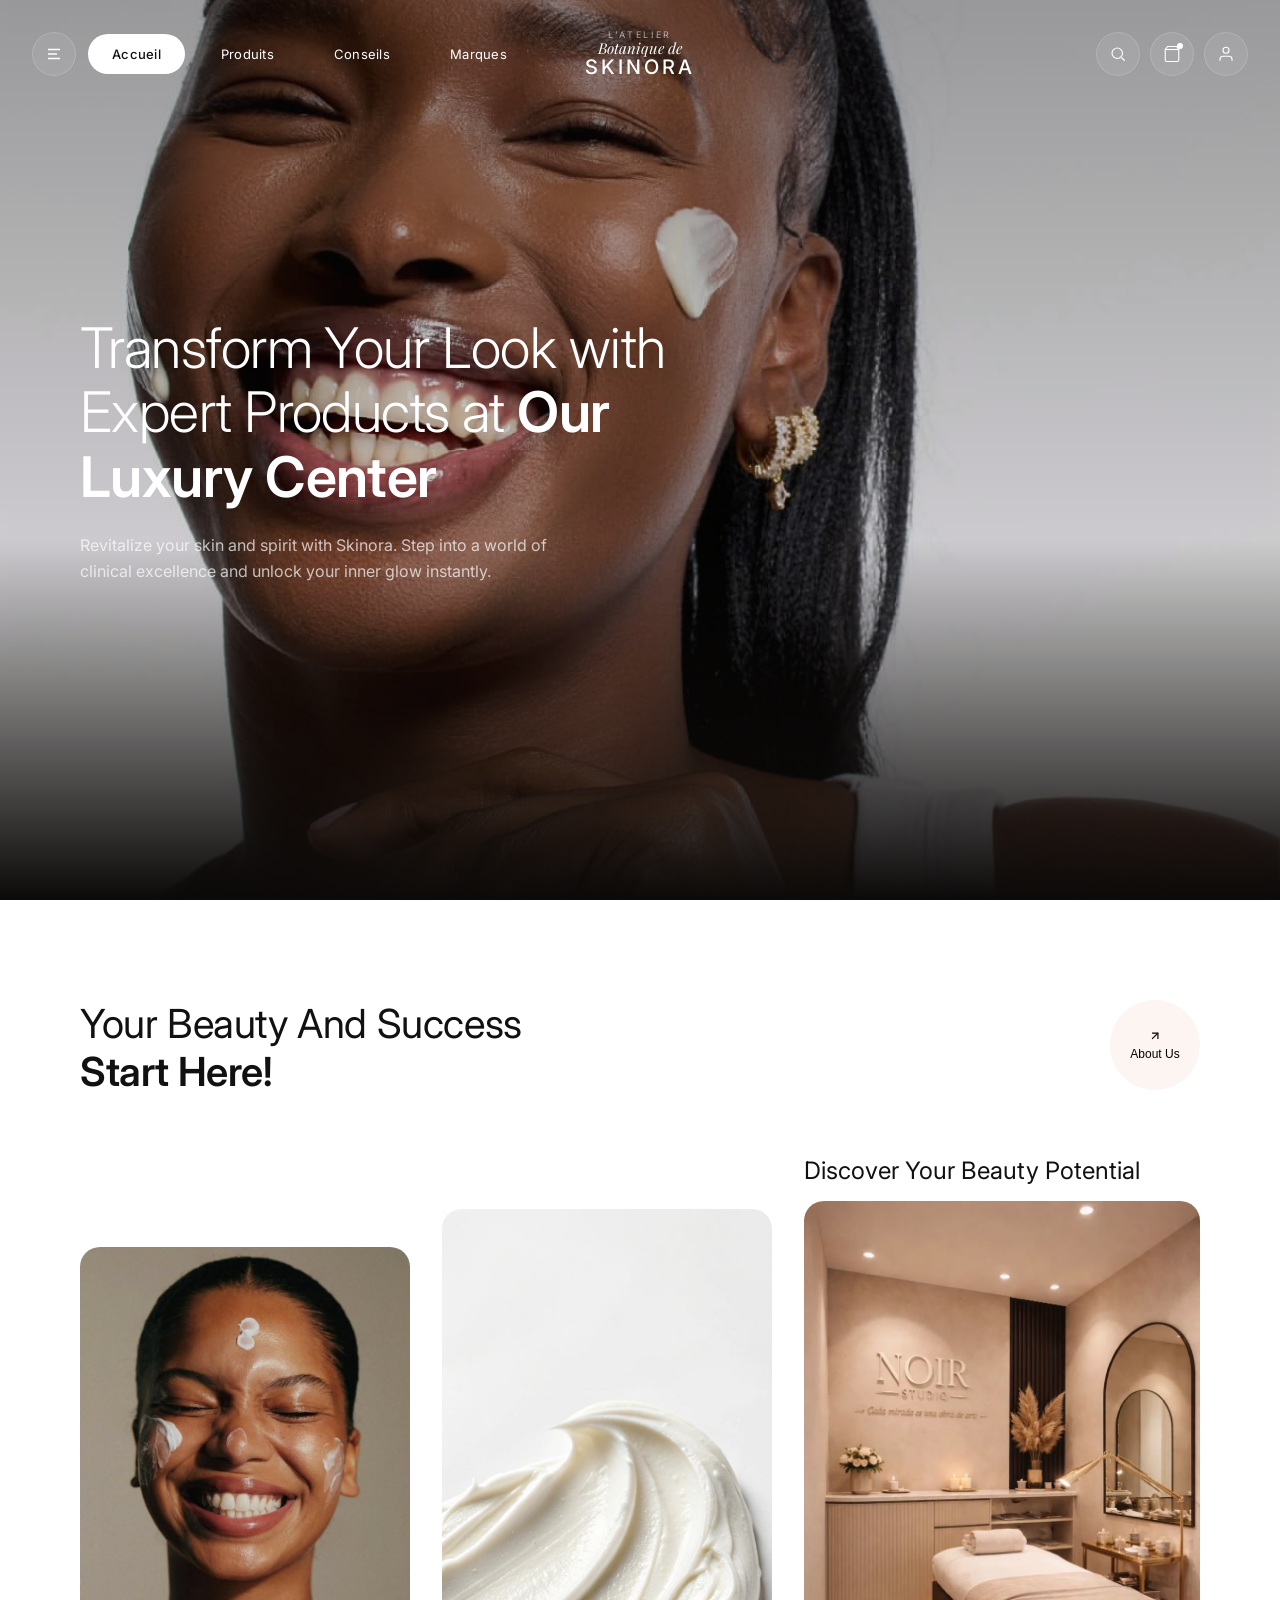
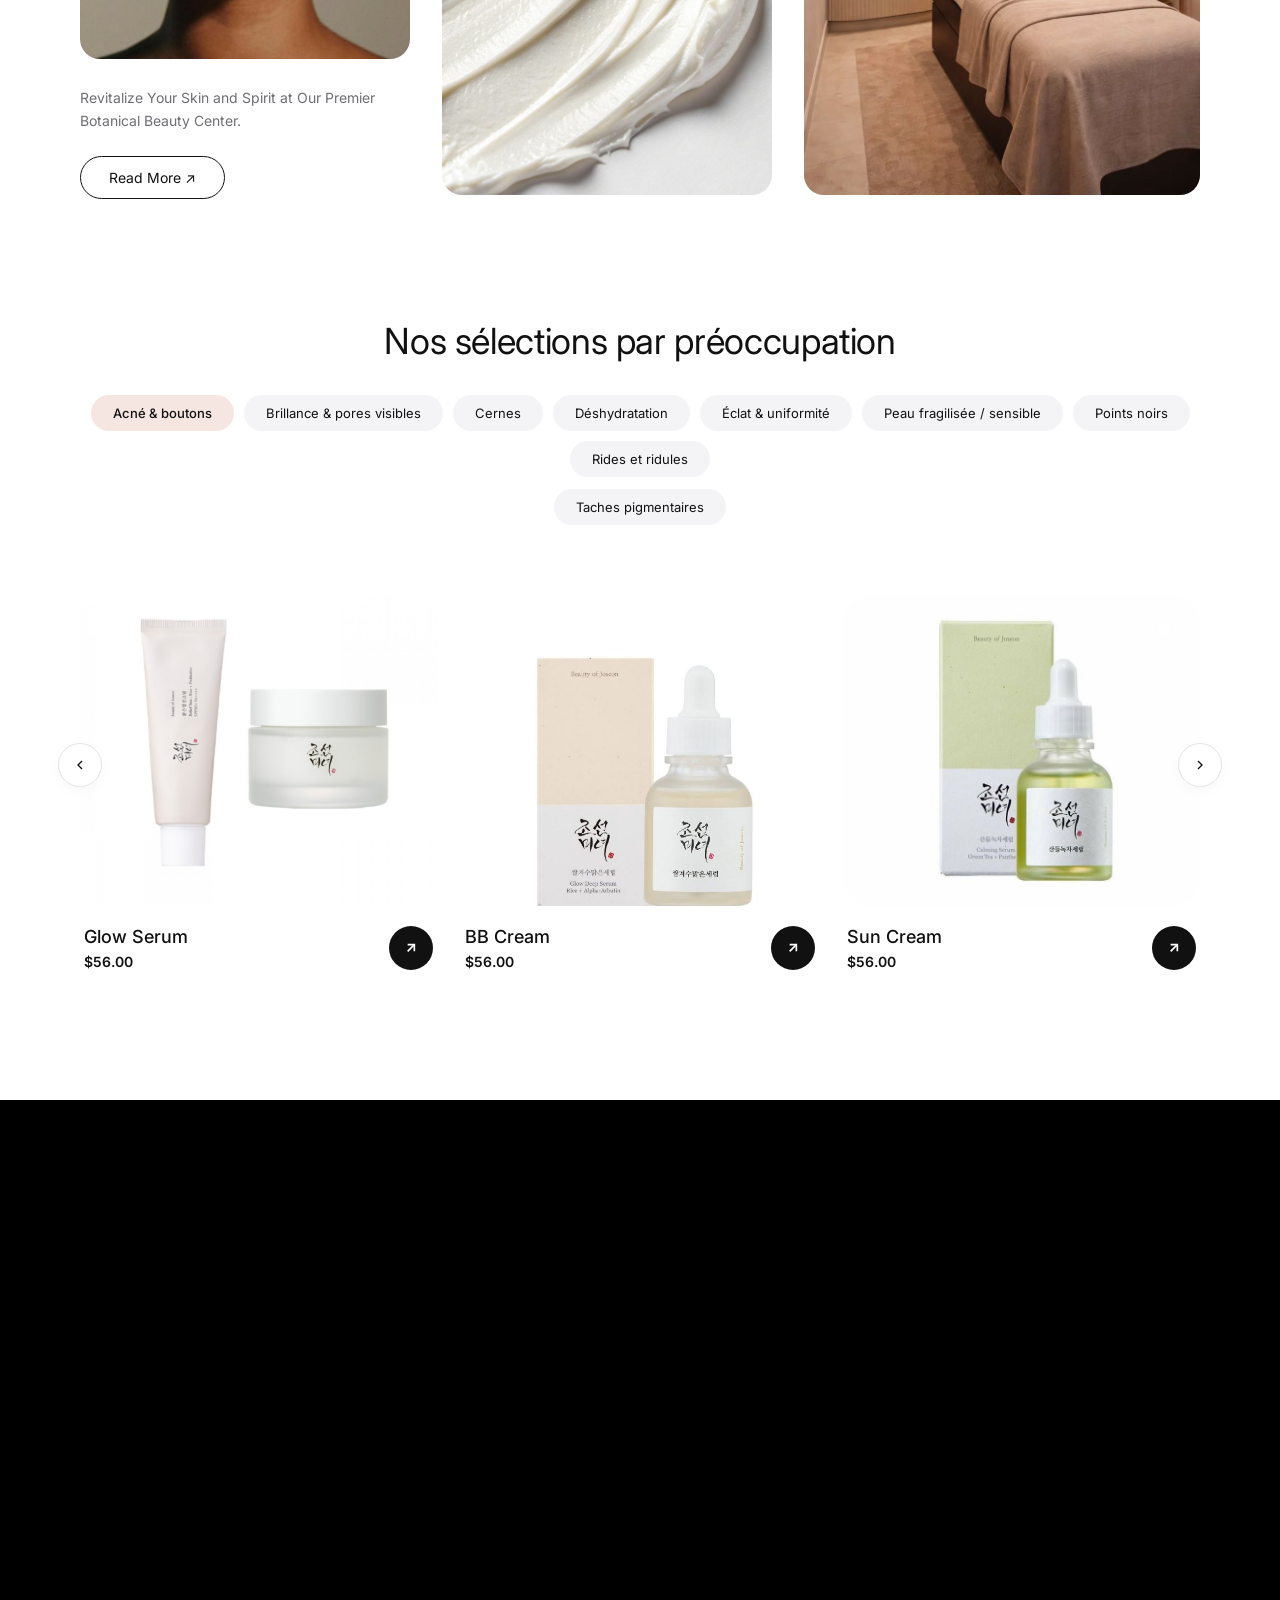
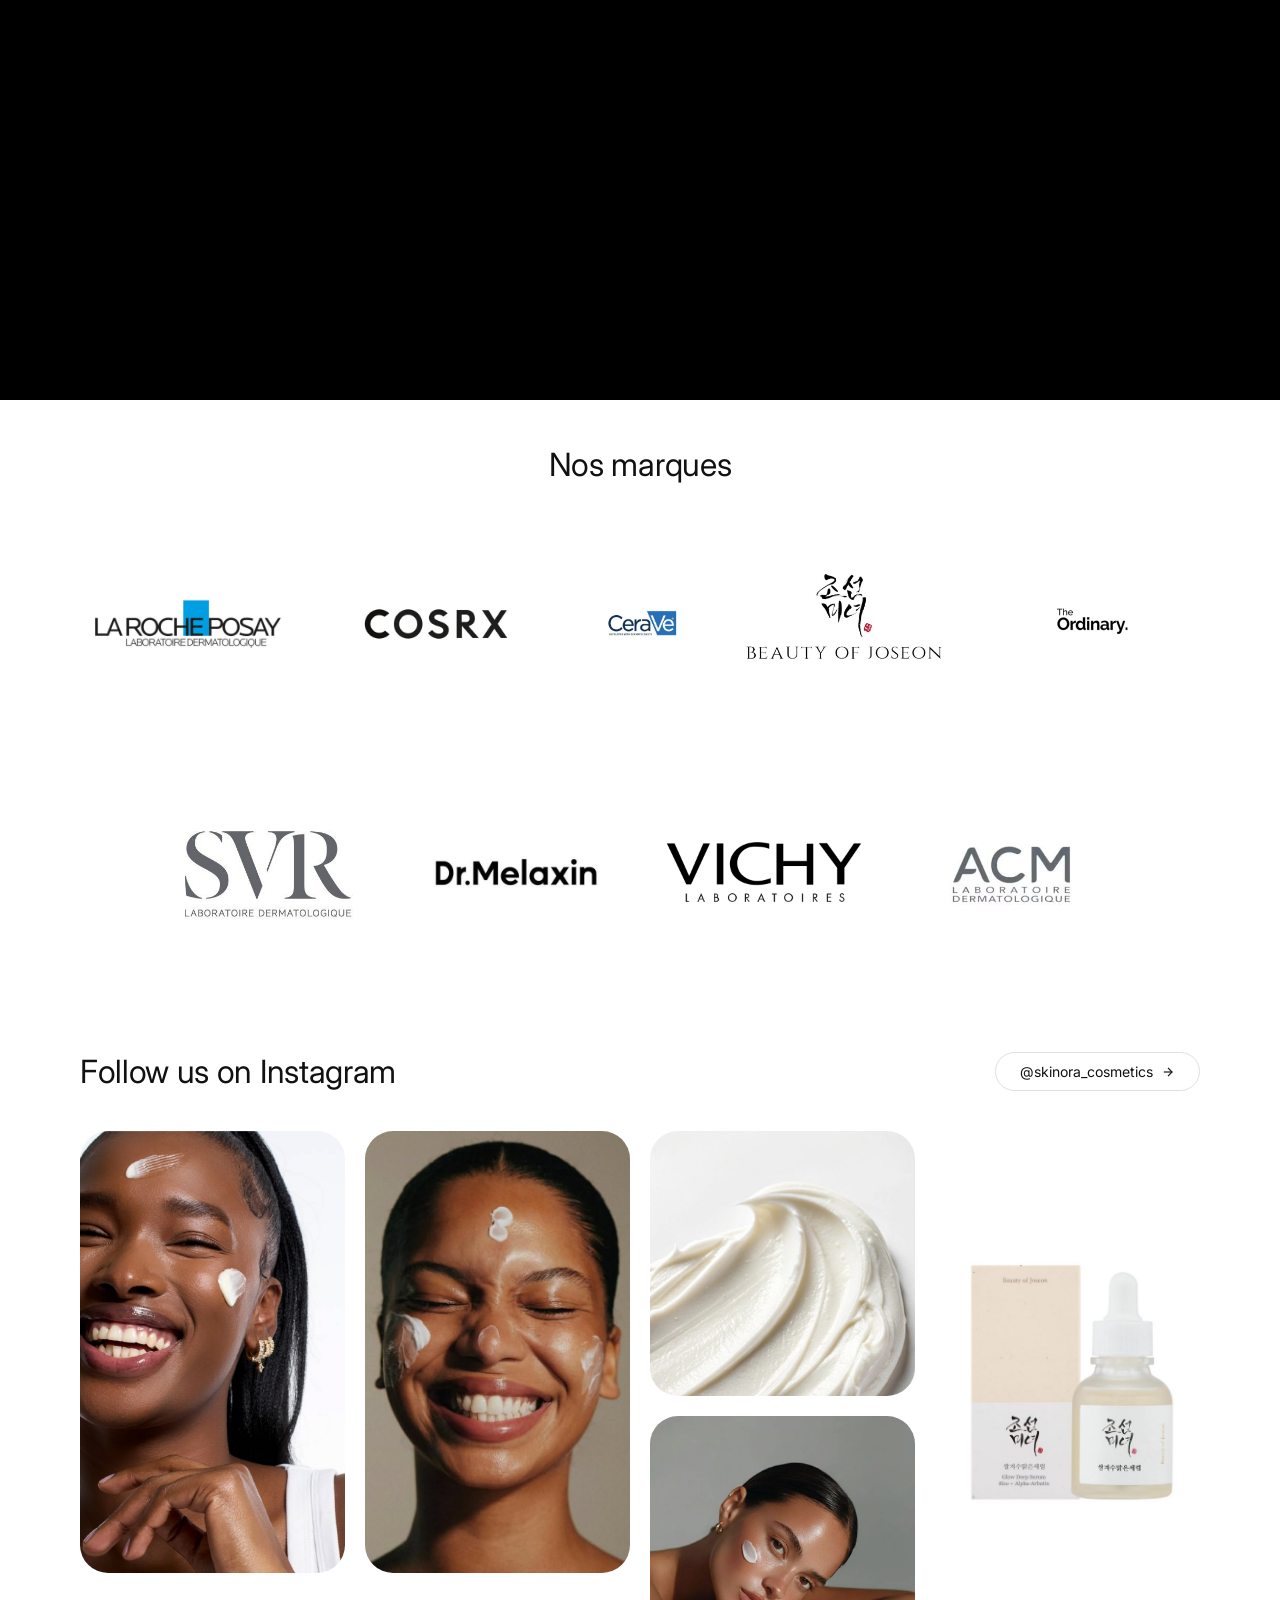
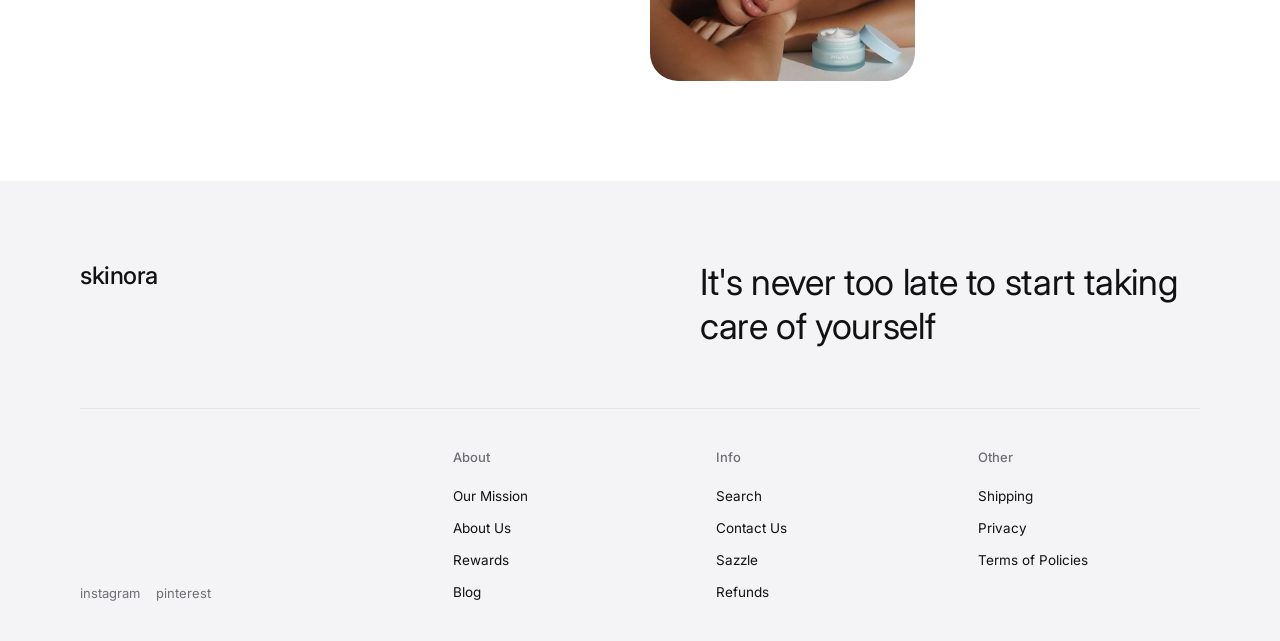
==== index.html @ fda4d593 "Add files via upload" ====
<!DOCTYPE html>
<html lang="en">
<head>
  <meta charset="UTF-8">
  <meta name="viewport" content="width=device-width, initial-scale=1.0">
  <title>Skinora – Elevate Your Skincare Routine</title>
  
  <link rel="preconnect" href="https://fonts.googleapis.com">
  <link rel="preconnect" href="https://fonts.gstatic.com" crossorigin>
  <link href="https://fonts.googleapis.com/css2?family=Inter:wght@300;400;500;600&family=Playfair+Display:ital,wght@1,400&display=swap" rel="stylesheet">

  <style>
    /* ── RESET & VARIABLES BENTO/GLASS ── */
    *, *::before, *::after { box-sizing: border-box; margin: 0; padding: 0; }
    
    :root {
      --charcoal: #111111;
      --pure-white: #ffffff;
      --glass-bg: rgba(255, 255, 255, 0.08);
      --glass-bg-hover: rgba(255, 255, 255, 0.18);
      --glass-border: rgba(255, 255, 255, 0.15);
      --glass-blur: blur(16px);
      --font-body: 'Inter', sans-serif;
      --font-signature: 'Playfair Display', serif;
      --transition: all 0.4s cubic-bezier(0.16, 1, 0.3, 1);
      
      /* Variables blocs clairs */
      --light-gray-bg: #f4f4f6;
      --text-muted: #6e6e73;
      --pill-bg: #ecebe6;
      --pill-active-bg: #ccbe9f;
    }

    html { scroll-behavior: smooth; -webkit-font-smoothing: antialiased; }
    body { font-family: var(--font-body); background: #0c0a09; color: var(--pure-white); overflow-x: hidden; }

    /* ── HERO GLOBAL BACKGROUND (Conteneur parent pour l'effet transparent) ── */
    .hero-container {
      position: relative;
      min-height: 100vh;
      width: 100%;
      background-image: url('Images/visage1.jpg'); /* Mets ton image ici */
      background-size: cover;
      background-position: center;
      display: flex;
      flex-direction: column;
    }
    .hero-container::before {
      content: '';
      position: absolute;
      inset: 0;
      background: linear-gradient(180deg, rgba(12,10,9,0.4) 0%, rgba(12,10,9,0.2) 60%, rgba(12,10,9,1) 100%);
      z-index: 1;
    }

    /* ── HEADER HYBRIDE : STRUCTURE LV + GLASSMOPHISM BENTO ── */
    header {
      position: fixed;
      top: 0;
      left: 0;
      width: 100%;
      z-index: 1000;
      transition: transform 0.4s cubic-bezier(0.16, 1, 0.3, 1), opacity 0.4s ease;
    }

    /* Classe dynamique pour masquer proprement la barre de navigation */
    header.hidden-nav {
      transform: translateY(-100%);
      opacity: 0;
      pointer-events: none;
    }

    nav {
      display: grid;
      grid-template-columns: 1fr auto 1fr;
      align-items: center;
      padding: 30px 32px;
      z-index: 2;
      transition: var(--transition);
    }

    /* GAUCHE : Bouton Menu + Pilules de Navigation */
    .nav-left {
      display: flex;
      align-items: center;
      gap: 12px;
    }
    .menu-btn {
      width: 44px;
      height: 44px;
      border-radius: 50%;
      background: var(--glass-bg);
      border: 1px solid var(--glass-border);
      color: var(--pure-white);
      cursor: pointer;
      display: flex;
      align-items: center;
      justify-content: center;
      transition: var(--transition);
    }
    .menu-btn:hover { background: var(--glass-bg-hover); transform: scale(1.05); }
    .menu-btn svg { width: 18px; height: 18px; stroke-width: 2; }

    .nav-pill {
      display: inline-flex;
      align-items: center;
      justify-content: center;
      padding: 12px 24px;
      border-radius: 100px;
      color: var(--pure-white);
      text-decoration: none;
      font-size: 13px;
      font-weight: 400;
      letter-spacing: 0.02em;
      transition: var(--transition);
    }
    .nav-pill:hover { background: var(--glass-bg-hover); }
    .nav-pill.active {
      background: var(--pure-white);
      color: var(--charcoal);
      font-weight: 500;
      border-color: var(--pure-white);
    }

    /* CENTRE : Identité Visuelle Signée Louis Vuitton */
    .nav-center {
      text-align: center;
      display: flex;
      flex-direction: column;
      align-items: center;
      line-height: 1.1;
      padding: 0 40px;
    }
    .logo-sub {
      font-size: 9px;
      text-transform: uppercase;
      letter-spacing: 0.3em;
      font-weight: 400;
      color: rgba(255, 255, 255, 0.6);
      transition: var(--transition);
    }
    .logo-signature {
      font-family: var(--font-signature);
      font-style: italic;
      font-size: 15px;
      color: var(--pure-white);
      font-weight: 400;
      transition: var(--transition);
    }
    .logo-main {
      font-size: 20px;
      font-weight: 500;
      letter-spacing: 0.15em;
      text-transform: uppercase;
      color: var(--pure-white);
      text-decoration: none;
      transition: var(--transition);
    }

    /* DROITE : Icônes Utilitaires dans des cercles Glass */
    .nav-right {
      display: flex;
      justify-content: flex-end;
      gap: 10px;
    }
    .icon-btn {
      width: 44px;
      height: 44px;
      border-radius: 50%;
      background: var(--glass-bg);
      border: 1px solid var(--glass-border);
      color: var(--pure-white);
      cursor: pointer;
      display: flex;
      align-items: center;
      justify-content: center;
      position: relative;
      transition: var(--transition);
    }
    .icon-btn:hover { background: var(--glass-bg-hover); transform: scale(1.05); }
    .icon-btn svg { width: 18px; height: 18px; stroke-width: 1.5; }
    
    .cart-badge {
      position: absolute;
      top: 10px; right: 10px;
      width: 6px; height: 6px;
      background: var(--pure-white);
      border-radius: 50%;
      transition: var(--transition);
    }

    /* ── STYLES APPLIQUÉS AU SCROLL (NAVBAR DEVIENT BLANCHE) ── */
    header.scrolled nav {
      background: var(--pure-white);
      border-color: rgba(0, 0, 0, 0.06);
      box-shadow: 0 10px 30px rgba(0, 0, 0, 0.04);
    }
    header.scrolled .logo-main,
    header.scrolled .logo-signature {
      color: var(--charcoal);
    }
    header.scrolled .logo-sub {
      color: var(--text-muted);
    }
    header.scrolled .menu-btn,
    header.scrolled .icon-btn,
    header.scrolled .nav-pill {
      color: var(--charcoal);
    }
    header.scrolled .icon-btn{
        color: #111;
    }
    header.scrolled a{
      color: #1A1A1A;
    }
    header.scrolled .menu-btn:hover,
    header.scrolled .icon-btn:hover,
    header.scrolled .nav-pill:hover {
       background: #e5e5e7;
    }
    header.scrolled .nav-pill.active {
      background: #F5E6E1;
      color: #1A1A1A;
      border-color: #FDF5F2;
    }
    header.scrolled .cart-badge {
      background: var(--charcoal);
    }

    /* ── HERO TEXT CONTENT ── */
    .hero-content-area {
      position: relative;
      z-index: 2;
      flex: 1;
      display: flex;
      flex-direction: column;
      justify-content: center;
      padding: 0 80px;
      max-width: 800px;
    }
    .hero-content-area h1 {
      font-size: 56px;
      font-weight: 300;
      line-height: 1.15;
      letter-spacing: -0.01em;
      margin-bottom: 24px;
    }
    .hero-content-area h1 span {
      font-weight: 600;
    }
    .hero-content-area p {
      font-size: 16px;
      color: rgba(255, 255, 255, 0.7);
      line-height: 1.6;
      max-width: 480px;
    }

    /* ── NOUVEAU BLOC PRINCIPAL BLANC ET TEXTE SOMBRE ── */
    .main-content-white {
      background: var(--pure-white);
      color: var(--charcoal);
      padding: 100px 80px 40px;
      width: 100%;
    }

    .inner-container {
      max-width: 1300px;
      margin: 0 auto;
    }

    /* ── SECTION : NOS MARQUES ── */
    .brands-section {
      text-align: center;
      margin-bottom: 80px;
    }
    .brands-section h2 {
      font-size: 32px;
      font-weight: 400;
      letter-spacing: -0.01em;
      margin-bottom: 40px;
    }
    .brands-grid {
      display: flex;
      flex-wrap: wrap;
      justify-content: center;
      align-items: center;
      gap: 48px;
    }
    .brands-grid img {
      max-height: 200px;
      width: auto;
      object-fit: contain;
      filter: grayscale(0);
      opacity: 1;
      transition: var(--transition);
    }
    .brands-grid img:hover {
      filter: grayscale(0);
      opacity: 1;
    }

    /* ── SECTION : SELECTIONS PAR PREOCCUPATION ── */
    .concern-section {
      margin-bottom: 120px;
      text-align: center;
    }
    .concern-section h2 {
      font-size: 36px;
      font-weight: 400;
      letter-spacing: -0.01em;
      margin-bottom: 32px;
    }
    
    .concern-pills-container {
      display: flex;
      flex-direction: column;
      align-items: center;
      gap: 12px;
      margin-bottom: 60px;
    }
    .concern-row {
      display: flex;
      flex-wrap: wrap;
      justify-content: center;
      gap: 10px;
    }
    .concern-pill {
      display: inline-flex;
      align-items: center;
      padding: 10px 22px;
      border-radius: 100px;
      background: var(--light-gray-bg);
      color: var(--charcoal);
      font-size: 13px;
      text-decoration: none;
      white-space: nowrap;
      transition: var(--transition);
    }
    .concern-pill:hover {
      background: #e5e5e7;
    }
    .concern-pill.active {
      background: #F5E6E1;
      color: var(--charcoal);
      font-weight: 500;
    }

    /* Structure du Carrousel */
    .carousel-wrapper {
      position: relative;
      display: flex;
      align-items: center;
      width: 100%;
    }
    .carousel-track-container {
      overflow-x: auto;
      width: 100%;
      scroll-behavior: smooth;
      scrollbar-width: none;
    }
    .carousel-track-container::-webkit-scrollbar {
      display: none;
    }
    .carousel-track {
      display: flex;
      gap: 24px;
      padding: 10px 0;
    }

    /* DESIGN EXCLUSIF DE LA CARTE PRODUIT ARRONDIE */
    .concern-card {
      flex: 0 0 calc(33.333% - 16px);
      min-width: 280px;
      display: flex;
      flex-direction: column;
      text-align: left;
      position: relative;
    }
    .concern-img-box {
      width: 100%;
      aspect-ratio: 1.15/1;
      border-radius: 32px;
      background: #FFF;
      display: flex;
      align-items: center;
      justify-content: center;
      margin-bottom: 20px;
      position: relative;
      overflow: hidden;
    }
    .concern-img-box img {
      width: 100%;
      height: 100%;
      object-fit: cover;
      transition: var(--transition);
    }
    .concern-card:hover .concern-img-box img {
      transform: scale(1.03);
    }

    /* Bouton favori cœur */
    .fav-btn {
      position: absolute;
      top: 16px;
      right: 16px;
      width: 40px;
      height: 40px;
      border-radius: 50%;
      background: rgba(255, 255, 255, 0.4);
      backdrop-filter: blur(8px);
      -webkit-backdrop-filter: blur(8px);
      border: none;
      display: flex;
      align-items: center;
      justify-content: center;
      cursor: pointer;
      transition: var(--transition);
      color: #f5ece7;
      z-index: 1000;
    }
    .fav-btn:hover {
      background: rgba(255, 255, 255, 0.8);
    }
    .fav-btn svg {
      width: 16px;
      height: 16px;
      fill: var(--pure-white);
      color: var(--pure-white);
    }

    /* Infos de la carte */
    .concern-info-row {
      display: flex;
      justify-content: space-between;
      align-items: flex-end;
      width: 100%;
      padding: 0 4px;
    }
    .concern-text-block {
      display: flex;
      flex-direction: column;
      gap: 6px;
    }
    .concern-title {
      font-size: 18px;
      font-weight: 500;
      color: var(--charcoal);
      line-height: 1.2;
    }
    .concern-price {
      font-size: 14px;
      font-weight: 600;
      color: var(--charcoal);
    }

    /* Bouton d'action flèche noire */
    .action-circle-btn {
      width: 44px;
      height: 44px;
      border-radius: 50%;
      background: var(--charcoal);
      border: none;
      display: flex;
      align-items: center;
      justify-content: center;
      cursor: pointer;
      transition: var(--transition);
    }
    .action-circle-btn:hover {
      background: #F5E6E1;
      transform: scale(1.05);
    }
    .action-circle-btn svg {
      width: 16px;
      height: 16px;
      color: var(--pure-white);
      stroke-width: 2.5;
    }

    /* Flèches de navigation globales du carrousel */
    .nav-arrow {
      position: absolute;
      top: 40%;
      width: 44px;
      height: 44px;
      border-radius: 50%;
      background: var(--pure-white);
      border: 1px solid #e5e5e7;
      display: flex;
      align-items: center;
      justify-content: center;
      cursor: pointer;
      z-index: 5;
      transition: var(--transition);
      box-shadow: 0 4px 12px rgba(0,0,0,0.03);
    }
    .nav-arrow:hover {
      background: var(--light-gray-bg);
      border-color: var(--charcoal);
    }
    .nav-arrow svg { width: 16px; height: 16px; stroke-width: 2; color: var(--charcoal); }
    .arrow-left { left: -22px; }
    .arrow-right { right: -22px; }

    /* SECTION EDITORIALE ASYMETRIQUE */
    .editorial-beauty-section {
      display: flex;
      flex-direction: column;
      gap: 60px;
      margin-bottom: 120px;
    }

    .editorial-top-row {
      display: flex;
      justify-content: space-between;
      align-items: flex-start;
      position: relative;
    }

    .editorial-title h2 {
      font-size: 40px;
      font-weight: 400;
      line-height: 1.2;
      letter-spacing: -0.01em;
    }
    .editorial-title h2 span {
      font-weight: 600;
      display: block;
    }

    .floating-about-btn {
      width: 90px;
      height: 90px;
      border-radius: 50%;
      background: #fdf5f2;
      border: none;
      display: flex;
      flex-direction: column;
      align-items: center;
      justify-content: center;
      font-size: 12px;
      font-weight: 500;
      cursor: pointer;
      transition: var(--transition);
    }
    .floating-about-btn:hover {
      transform: rotate(15deg) scale(1.05);
      background: var(--charcoal);
      color: var(--pure-white);
    }
    .floating-about-btn svg {
      width: 14px; height: 14px; margin-bottom: 4px;
    }

    /* Grille asymétrique des images éditoriales */
    .editorial-grid {
      display: grid;
      grid-template-columns: 1fr 1fr 1.2fr;
      gap: 32px;
      align-items: end;
    }

    .editorial-col img {
      width: 100%;
      object-fit: cover;
      border-radius: 20px;
    }

    .editorial-col p {
      font-size: 14px;
      color: var(--text-muted);
      line-height: 1.6;
      margin-bottom: 24px;
      max-width: 90%;
    }

    .pill-btn-outline {
      display: inline-flex;
      align-items: center;
      padding: 12px 28px;
      border: 1px solid var(--charcoal);
      border-radius: 100px;
      background: transparent;
      color: var(--charcoal);
      font-size: 14px;
      text-decoration: none;
      transition: var(--transition);
    }
    .pill-btn-outline:hover {
      background: var(--charcoal);
      color: var(--pure-white);
    }

    .editorial-col h4 {
      font-size: 24px;
      font-weight: 400;
      margin-bottom: 16px;
    }

    /* ── STYLE DE LA SECTION VIDÉO PLEIN ÉCRAN (100% LARGEUR EFFECTIVE) ── */
    .video-fullscreen-section {
      position: relative;
      width: 100vw;
      left: 50%;
      transform: translateX(-50%);
      height: 100vh; /* Prend exactement tout l'écran en hauteur */
      overflow: hidden;
      background-color: #000;
    }

    .bg-video {
      position: absolute;
      top: 50%;
      left: 50%;
      width: 100%;
      height: 100%;
      object-fit: cover; /* Force la vidéo à remplir tout l'espace sans déformation */
      transform: translate(-50%, -50%);
      z-index: 1;
    }

    /* Voile sombre optionnel pour améliorer la lisibilité du texte */
    .video-fullscreen-section::before {
      content: '';
      position: absolute;
      inset: 0;
      background: rgba(0, 0, 0, 0.3);
      z-index: 2;
    }

    /* Contenu textuel sur la vidéo */
    .video-overlay-content {
      position: relative;
      z-index: 3;
      height: 100%;
      display: flex;
      flex-direction: column;
      justify-content: center;
      align-items: center;
      text-align: center;
      padding: 0 24px;
    }

    .video-overlay-content h2 {
      font-family: var(--font-signature);
      font-style: italic;
      font-size: 48px;
      font-weight: 400;
      color: var(--pure-white);
      margin-bottom: 16px;
    }

    .video-overlay-content p {
      font-size: 16px;
      color: rgba(255, 255, 255, 0.8);
      max-width: 600px;
      letter-spacing: 0.05em;
    }

    /* SECTION INSTAGRAM GRID */
    .instagram-section {
      margin-bottom: 100px;
    }

    .instagram-header {
      display: flex;
      justify-content: space-between;
      align-items: center;
      margin-bottom: 40px;
    }
    .instagram-header h3 {
      font-size: 32px;
      font-weight: 400;
      letter-spacing: -0.01em;
    }

    .insta-handle-btn {
      display: inline-flex;
      align-items: center;
      gap: 8px;
      padding: 10px 24px;
      border: 1px solid #e0e0e0;
      border-radius: 100px;
      font-size: 14px;
      color: var(--charcoal);
      text-decoration: none;
      transition: var(--transition);
    }
    .insta-handle-btn:hover {
      border-color: var(--charcoal);
      background: #fafafa;
    }

    /* Grille de photos asymétriques avec coins très arrondis */
    .instagram-mosaic {
      display: grid;
      grid-template-columns: repeat(4, 1fr);
      gap: 20px;
    }

    .mosaic-item {
      overflow: hidden;
      border-radius: 28px;
    }
    .mosaic-item img {
      width: 100%;
      height: 100%;
      object-fit: cover;
      display: block;
      transition: var(--transition);
    }
    .mosaic-item:hover img {
      transform: scale(1.04);
    }

    /* Tailles alternées */
    .m-tall { grid-row: span 2; aspect-ratio: 3/5; }
    .m-square { aspect-ratio: 1/1; }

    /* SECTION FOOTER CAPSULE */
  /* ── SECTION FOOTER CAPSULE ── */
    .capsule-footer {
      background: var(--light-gray-bg);
      /* Supprime ou commente le border-radius pour qu'il soit bien droit en bas */
      /* border-radius: 40px; */ 
      padding: 80px 80px 40px; /* Aligné sur le padding de ton bloc blanc */
      display: flex;
      flex-direction: column;
      gap: 60px;

      /* Astuce magique pour sortir du conteneur max-width et prendre 100% de l'écran */
      width: 100vw;
      position: relative;
      left: 50%;
      transform: translateX(-50%);
      
      /* Optionnel : Supprime la marge arrondie du bas de page si tu veux qu'il colle parfaitement */
      margin-bottom: -40px; 
    }

    .footer-top-block {
      display: flex;
      justify-content: space-between;
      align-items: flex-start;
    }

    .footer-brand {
      font-family: var(--font-body);
      font-size: 24px;
      font-weight: 500;
      letter-spacing: -0.02em;
    }

    .footer-statement h2 {
      font-size: 36px;
      font-weight: 400;
      line-height: 1.2;
      max-width: 500px;
      letter-spacing: -0.01em;
    }

    .footer-links-grid {
      display: grid;
      grid-template-columns: 1.5fr 1fr 1fr 1fr;
      gap: 40px;
      border-top: 1px solid #e5e5e7;
      padding-top: 40px;
    }

    .footer-social-column {
      display: flex;
      gap: 16px;
      align-items: flex-end;
    }
    .footer-social-column a {
      font-size: 13px;
      color: var(--text-muted);
      text-decoration: none;
      transition: var(--transition);
    }
    .footer-social-column a:hover { color: var(--charcoal); }

    .footer-column h5 {
      font-size: 13px;
      font-weight: 500;
      color: var(--text-muted);
      margin-bottom: 20px;
    }

    .footer-column ul {
      list-style: none;
      display: flex;
      flex-direction: column;
      gap: 12px;
    }

    .footer-column ul a {
      font-size: 13.5px;
      color: var(--charcoal);
      text-decoration: none;
      transition: var(--transition);
    }
    .footer-column ul a:hover {
      color: var(--text-muted);
    }

    /* ── RESPONSIVE DESIGN ── */
    @media (max-width: 1024px) {
      .nav-left a { display: none; }
      .hero-content-area h1 { font-size: 42px; }
      .concern-card { flex: 0 0 calc(50% - 12px); }
      .editorial-grid { grid-template-columns: 1fr 1fr; }
      .editorial-col:last-child { grid-column: span 2; }
      .instagram-mosaic { grid-template-columns: repeat(2, 1fr); }
      .footer-links-grid { grid-template-columns: repeat(2, 1fr); }
    }
    @media (max-width: 768px) {
      header { padding: 12px; }
      nav { grid-template-columns: auto 1fr auto; padding: 8px 16px; }
      .nav-center { padding: 0 12px; }
      .logo-main { font-size: 16px; }
      .logo-signature, .logo-sub { display: none; }
      .hero-content-area { padding: 0 24px; }
      
      .main-content-white { padding: 60px 24px; }
      .concern-card { flex: 0 0 100%; }
      .editorial-grid, .instagram-mosaic, .footer-top-block, .footer-links-grid { grid-template-columns: 1fr; gap: 32px; }
      .footer-social-column { align-items: flex-start; margin-top: 20px; }
    }

/* Force l'icône panier et son lien à devenir noirs après le scroll */
header.scrolled .icon-btn a {
  color: var(--charcoal) !important;
}
  </style>
</head>
<body>

<div class="hero-container">
  
  <header id="mainHeader">
    <nav>
      <div class="nav-left">
        <button class="menu-btn" aria-label="Open Menu">
          <svg viewBox="0 0 24 24" fill="none" stroke="currentColor"><line x1="4" y1="6" x2="20" y2="6"/><line x1="4" y1="12" x2="16" y2="12"/><line x1="4" y1="18" x2="20" y2="18"/></svg>
        </button>
        <a href="index.html" class="nav-pill active">Accueil</a>
        <a href="produit.html" class="nav-pill">Produits</a>
        <a href="conseils.html" class="nav-pill">Conseils</a>
        <a href="marques.html" class="nav-pill">Marques</a>

      </div>

      <div class="nav-center">
        <span class="logo-sub">L'Atelier</span>
        <span class="logo-signature">Botanique de</span>
        <a href="#" class="logo-main">Skinora</a>
      </div>

      <div class="nav-right">
        <button class="icon-btn" aria-label="Search">
          <svg viewBox="0 0 24 24" fill="none" stroke="currentColor"><circle cx="11" cy="11" r="7"/><line x1="21" y1="21" x2="16.65" y2="16.65"/></svg>
        </button>
       <a href="panier.html" style="text-decoration: none;">
  <button class="icon-btn" aria-label="Cart">
    <svg viewBox="0 0 24 24" fill="none" stroke="currentColor">
      <path d="M6 2 3 6v14a2 2 0 0 0 2 2h14a2 2 0 0 0 2-2V6l-3-4z"/>
      <line x1="3" y1="6" x2="21" y2="6"/>
    </svg>
    <span class="cart-badge"></span>
  </button>
</a>
       <a href="inscription.html" style="text-decoration: none;">

        <button class="icon-btn" aria-label="Account">
          <svg viewBox="0 0 24 24" fill="none" stroke="currentColor"><path d="M20 21v-2a4 4 0 0 0-4-4H8a4 4 0 0 0-4 4v2"/><circle cx="12" cy="7" r="4"/></svg>
        </button>
        </a>

      </div>
    </nav>
  </header>

  <div class="hero-content-area">
    <h1>Transform Your Look with Expert Products at <span>Our Luxury Center</span></h1>
    <p>Revitalize your skin and spirit with Skinora. Step into a world of clinical excellence and unlock your inner glow instantly.</p>
  </div>

</div>

<main class="main-content-white">
  <div class="inner-container">

 <section class="editorial-beauty-section">
      <div class="editorial-top-row">
        <div class="editorial-title">
          <h2>Your Beauty And Success <span>Start Here!</span></h2>
        </div>
        <button class="floating-about-btn">
          <svg viewBox="0 0 24 24" fill="none" stroke="currentColor" stroke-width="2"><line x1="7" y1="17" x2="17" y2="7"/><polyline points="7,7 17,7 17,17"/></svg>
          About Us
        </button>
      </div>

      <div class="editorial-grid">
        <div class="editorial-col">
          <img src="Images/visage2.jpg" alt="Revitalize Your Skin" style="margin-bottom: 24px;">
          <p>Revitalize Your Skin and Spirit at Our Premier Botanical Beauty Center.</p>
          <a href="#" class="pill-btn-outline">Read More ↗</a>
        </div>
        <div class="editorial-col">
          <img src="Images/texture.jpg" alt="Cream Texture">
        </div>
        <div class="editorial-col">
          <h4>Discover Your Beauty Potential</h4>
          <img src="Images/salon.jpg" alt="Luxury Atelier">
        </div>
      </div>
    </section>

    <section class="concern-section">
      <h2>Nos sélections par préoccupation</h2>
      
      <div class="concern-pills-container">
        <div class="concern-row">
          <a href="#" class="concern-pill active">Acné &amp; boutons</a>
          <a href="#" class="concern-pill">Brillance &amp; pores visibles</a>
          <a href="#" class="concern-pill">Cernes</a>
          <a href="#" class="concern-pill">Déshydratation</a>
          <a href="#" class="concern-pill">Éclat &amp; uniformité</a>
          <a href="#" class="concern-pill">Peau fragilisée / sensible</a>
          <a href="#" class="concern-pill">Points noirs</a>
          <a href="#" class="concern-pill">Rides et ridules</a>
        </div>
        <div class="concern-row">
          <a href="#" class="concern-pill">Taches pigmentaires</a>
        </div>
      </div>

      <div class="carousel-wrapper">
        <button class="nav-arrow arrow-left" id="slideLeft" aria-label="Previous">
          <svg viewBox="0 0 24 24" fill="none" stroke="currentColor"><polyline points="15 18 9 12 15 6"/></svg>
        </button>
        
        <div class="carousel-track-container" id="carouselContainer">
          <div class="carousel-track">
            
            <div class="concern-card">
              <div class="concern-img-box">
                <button class="fav-btn" aria-label="Add to favorites">
                  <svg viewBox="0 0 24 24" fill="currentColor"><path d="M12 21.35l-1.45-1.32C5.4 15.36 2 12.28 2 8.5 2 5.42 4.42 3 7.5 3c1.74 0 3.41.81 4.5 2.09C13.09 3.81 14.76 3 16.5 3 19.58 3 22 5.42 22 8.5c0 3.78-3.4 6.86-8.55 11.54L12 21.35z"/></svg>
                </button>
                <img src="Images/B1.jpg" alt="Glow Serum">
              </div>
              <div class="concern-info-row">
                <div class="concern-text-block">
                  <div class="concern-title">Glow Serum</div>
                  <div class="concern-price">$56.00</div>
                </div>
                <button class="action-circle-btn" aria-label="View product">
                  <svg viewBox="0 0 24 24" fill="none" stroke="currentColor" stroke-width="2.5"><line x1="7" y1="17" x2="17" y2="7"/><polyline points="7,7 17,7 17,17"/></svg>
                </button>
              </div>
            </div>

            <div class="concern-card">
              <div class="concern-img-box">
                <button class="fav-btn" aria-label="Add to favorites">
                  <svg viewBox="0 0 24 24" fill="currentColor"><path d="M12 21.35l-1.45-1.32C5.4 15.36 2 12.28 2 8.5 2 5.42 4.42 3 7.5 3c1.74 0 3.41.81 4.5 2.09C13.09 3.81 14.76 3 16.5 3 19.58 3 22 5.42 22 8.5c0 3.78-3.4 6.86-8.55 11.54L12 21.35z"/></svg>
                </button>
                <img src="Images/serumj3.jpg" alt="BB Cream">
              </div>
              <div class="concern-info-row">
                <div class="concern-text-block">
                  <div class="concern-title">BB Cream</div>
                  <div class="concern-price">$56.00</div>
                </div>
                <button class="action-circle-btn" aria-label="View product">
                  <svg viewBox="0 0 24 24" fill="none" stroke="currentColor" stroke-width="2.5"><line x1="7" y1="17" x2="17" y2="7"/><polyline points="7,7 17,7 17,17"/></svg>
                </button>
              </div>
            </div>

            <div class="concern-card">
              <div class="concern-img-box">
                <button class="fav-btn" aria-label="Add to favorites">
                  <svg viewBox="0 0 24 24" fill="currentColor"><path d="M12 21.35l-1.45-1.32C5.4 15.36 2 12.28 2 8.5 2 5.42 4.42 3 7.5 3c1.74 0 3.41.81 4.5 2.09C13.09 3.81 14.76 3 16.5 3 19.58 3 22 5.42 22 8.5c0 3.78-3.4 6.86-8.55 11.54L12 21.35z"/></svg>
                </button>
                <img src="Images/Cor2.JPG" alt="Sun Cream">
              </div>
              <div class="concern-info-row">
                <div class="concern-text-block">
                  <div class="concern-title">Sun Cream</div>
                  <div class="concern-price">$56.00</div>
                </div>
                <button class="action-circle-btn" aria-label="View product">
                  <svg viewBox="0 0 24 24" fill="none" stroke="currentColor" stroke-width="2.5"><line x1="7" y1="17" x2="17" y2="7"/><polyline points="7,7 17,7 17,17"/></svg>
                </button>
              </div>
            </div>

          </div>
        </div>

        <button class="nav-arrow arrow-right" id="slideRight" aria-label="Next">
          <svg viewBox="0 0 24 24" fill="none" stroke="currentColor"><polyline points="9 18 15 12 9 6"/></svg>
        </button>
      </div>
    </section>

  
    <section class="video-fullscreen-section" id="videoSection">
      <video autoplay muted loop playsinline class="bg-video">
        <source src="Images/video1.mp4" type="video/mp4">
        Votre navigateur ne supporte pas les vidéos HTML5.
      </video>
     
    </section>

      <section class="brands-section" style="padding-top: 45px;">
      <h2>Nos marques</h2>
      <div class="brands-grid">
        <img src="Images/logo_roche.jpg" alt="Abib">
        <img src="Images/logo_commo.jpg" alt="Commonlabs">
        <img src="Images/logo_cerave.jpg" alt="Etude">
        <img src="Images/logo_beauty.jpg" alt="Beauty of Joseon">
        <img src="Images/ordinary_logo.jpg" alt="Lashilé Beauty">
        <img src="Images/svr_logo.jpg" alt="NHCO">
        <img src="Images/logo_mela.jpg" alt="Dr.Melaxin">
        <img src="Images/vichy_logo.jpg" alt="Biodance">
        <img src="Images/ACM_logo.jpg" alt="ACM">
      </div>
    </section>


    <section class="instagram-section">
      <div class="instagram-header">
        <h3>Follow us on Instagram</h3>
        <a href="https://instagram.com" target="_blank" class="insta-handle-btn">
          @skinora_cosmetics
          <svg width="14" height="14" viewBox="0 0 24 24" fill="none" stroke="currentColor" stroke-width="2"><line x1="5" y1="12" x2="19" y2="12"/><polyline points="12,5 19,12 12,19"/></svg>
        </a>
      </div>

      <div class="instagram-mosaic">
        <div class="mosaic-item m-tall"><img src="Images/visage1.jpg" alt="Skincare routine"></div>
        <div class="mosaic-item m-tall"><img src="Images/visage2.jpg" alt="Model glow"></div>
        <div class="mosaic-item m-square"><img src="Images/texture.jpg" alt="Product flatlay"></div>
        <div class="mosaic-item m-tall"><img src="Images/serumj3.jpg" alt="Applying serum"></div>
        <div class="mosaic-item m-square"><img src="Images/visage3.jpg" alt="Skincare bottles"></div>
      </div>
    </section>

    <footer class="capsule-footer">
      <div class="footer-top-block">
        <div class="footer-brand">skinora</div>
        <div class="footer-statement">
          <h2>It's never too late to start taking care of yourself</h2>
        </div>
      </div>

      <div class="footer-links-grid">
        <div class="footer-social-column">
          <a href="#">instagram</a>
          <a href="#">pinterest</a>
        </div>
        
        <div class="footer-column">
          <h5>About</h5>
          <ul>
            <li><a href="#">Our Mission</a></li>
            <li><a href="#">About Us</a></li>
            <li><a href="#">Rewards</a></li>
            <li><a href="#">Blog</a></li>
          </ul>
        </div>

        <div class="footer-column">
          <h5>Info</h5>
          <ul>
            <li><a href="#">Search</a></li>
            <li><a href="#">Contact Us</a></li>
            <li><a href="#">Sazzle</a></li>
            <li><a href="#">Refunds</a></li>
          </ul>
        </div>

        <div class="footer-column">
          <h5>Other</h5>
          <ul>
            <li><a href="#">Shipping</a></li>
            <li><a href="#">Privacy</a></li>
            <li><a href="#">Terms of Policies</a></li>
          </ul>
        </div>
      </div>
    </footer>

  </div>
</main>

<script>
  // ── LOGIQUE DU CARROUSEL DE PRODUITS ──
  const container = document.getElementById('carouselContainer');
  document.getElementById('slideRight').addEventListener('click', () => {
    container.scrollBy({ left: 320, behavior: 'smooth' });
  });
  document.getElementById('slideLeft').addEventListener('click', () => {
    container.scrollBy({ left: -320, behavior: 'smooth' });
  });

  // ── EFFET DYNAMIQUE NAVBAR BLANCHE AU SCROLL & DISPARITION VIDÉO ──
  const header = document.getElementById('mainHeader');
  const videoSection = document.getElementById('videoSection');
  
  window.addEventListener('scroll', () => {
    if (window.scrollY > 50) {
      header.classList.add('scrolled');
    } else {
      header.classList.remove('scrolled');
    }
  });

  // Utilisation d'un IntersectionObserver strict pour traquer l'affichage à 100% de la vidéo
  const observerOptions = {
    root: null,
    threshold: 0.35 // Masque dès que la section vidéo occupe un tiers de l'écran visible
  };

  const videoObserver = new IntersectionObserver((entries) => {
    entries.forEach(entry => {
      if (entry.isIntersecting) {
        header.classList.add('hidden-nav');
      } else {
        header.classList.remove('hidden-nav');
      }
    });
  }, observerOptions);

  if (videoSection) {
    videoObserver.observe(videoSection);
  }
</script>

</body>
</html>
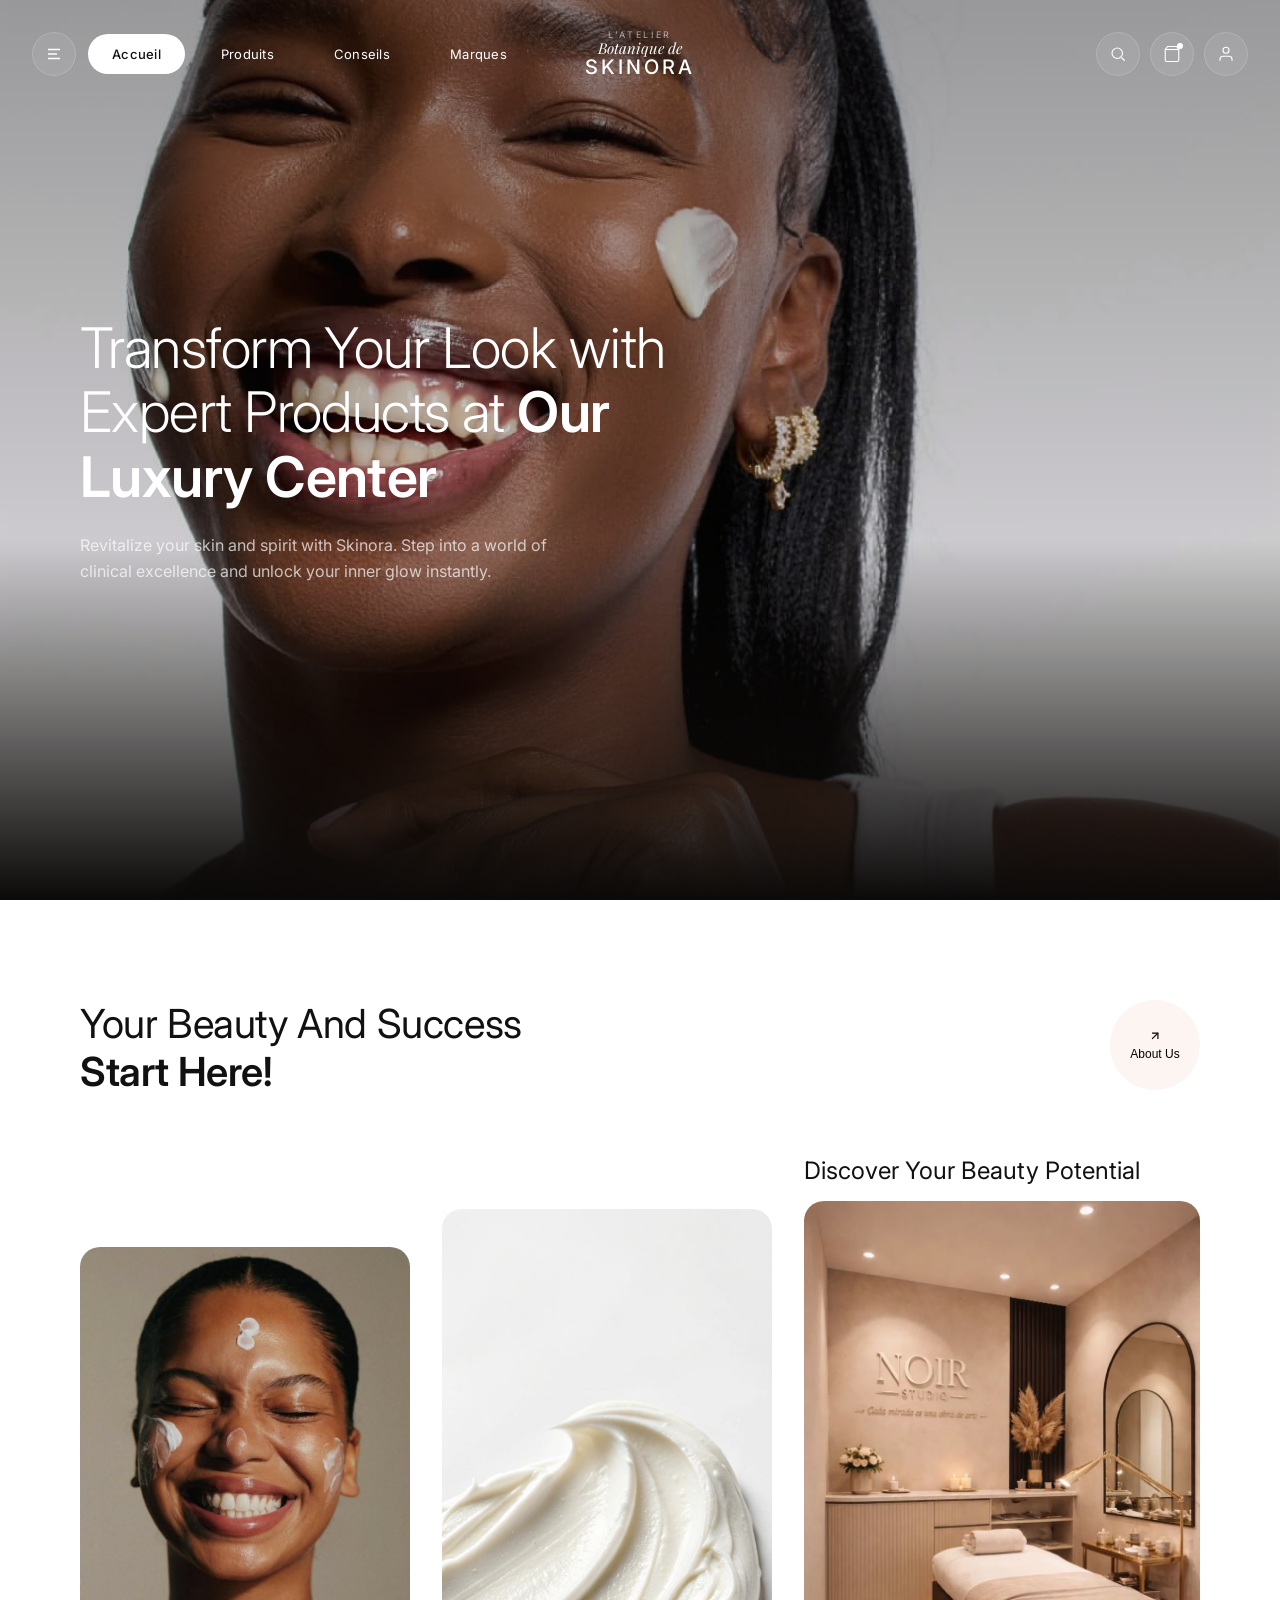
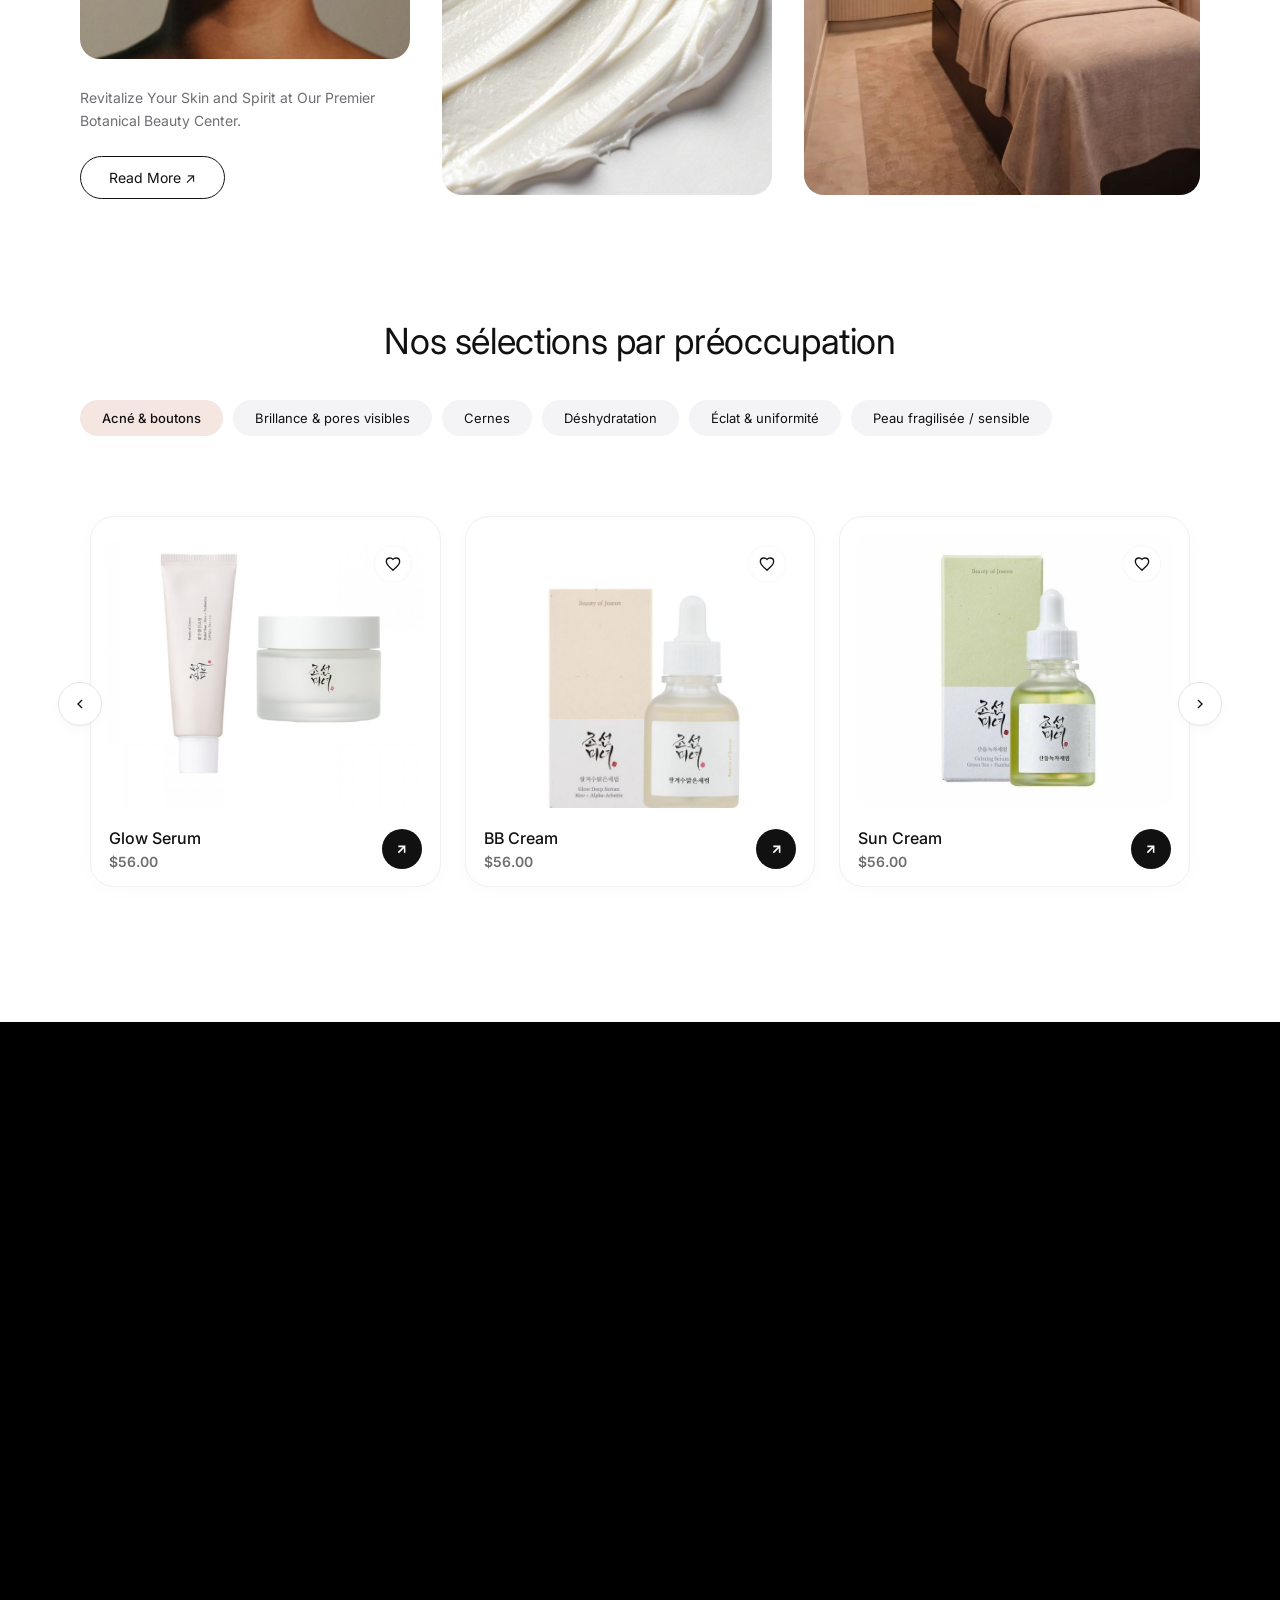
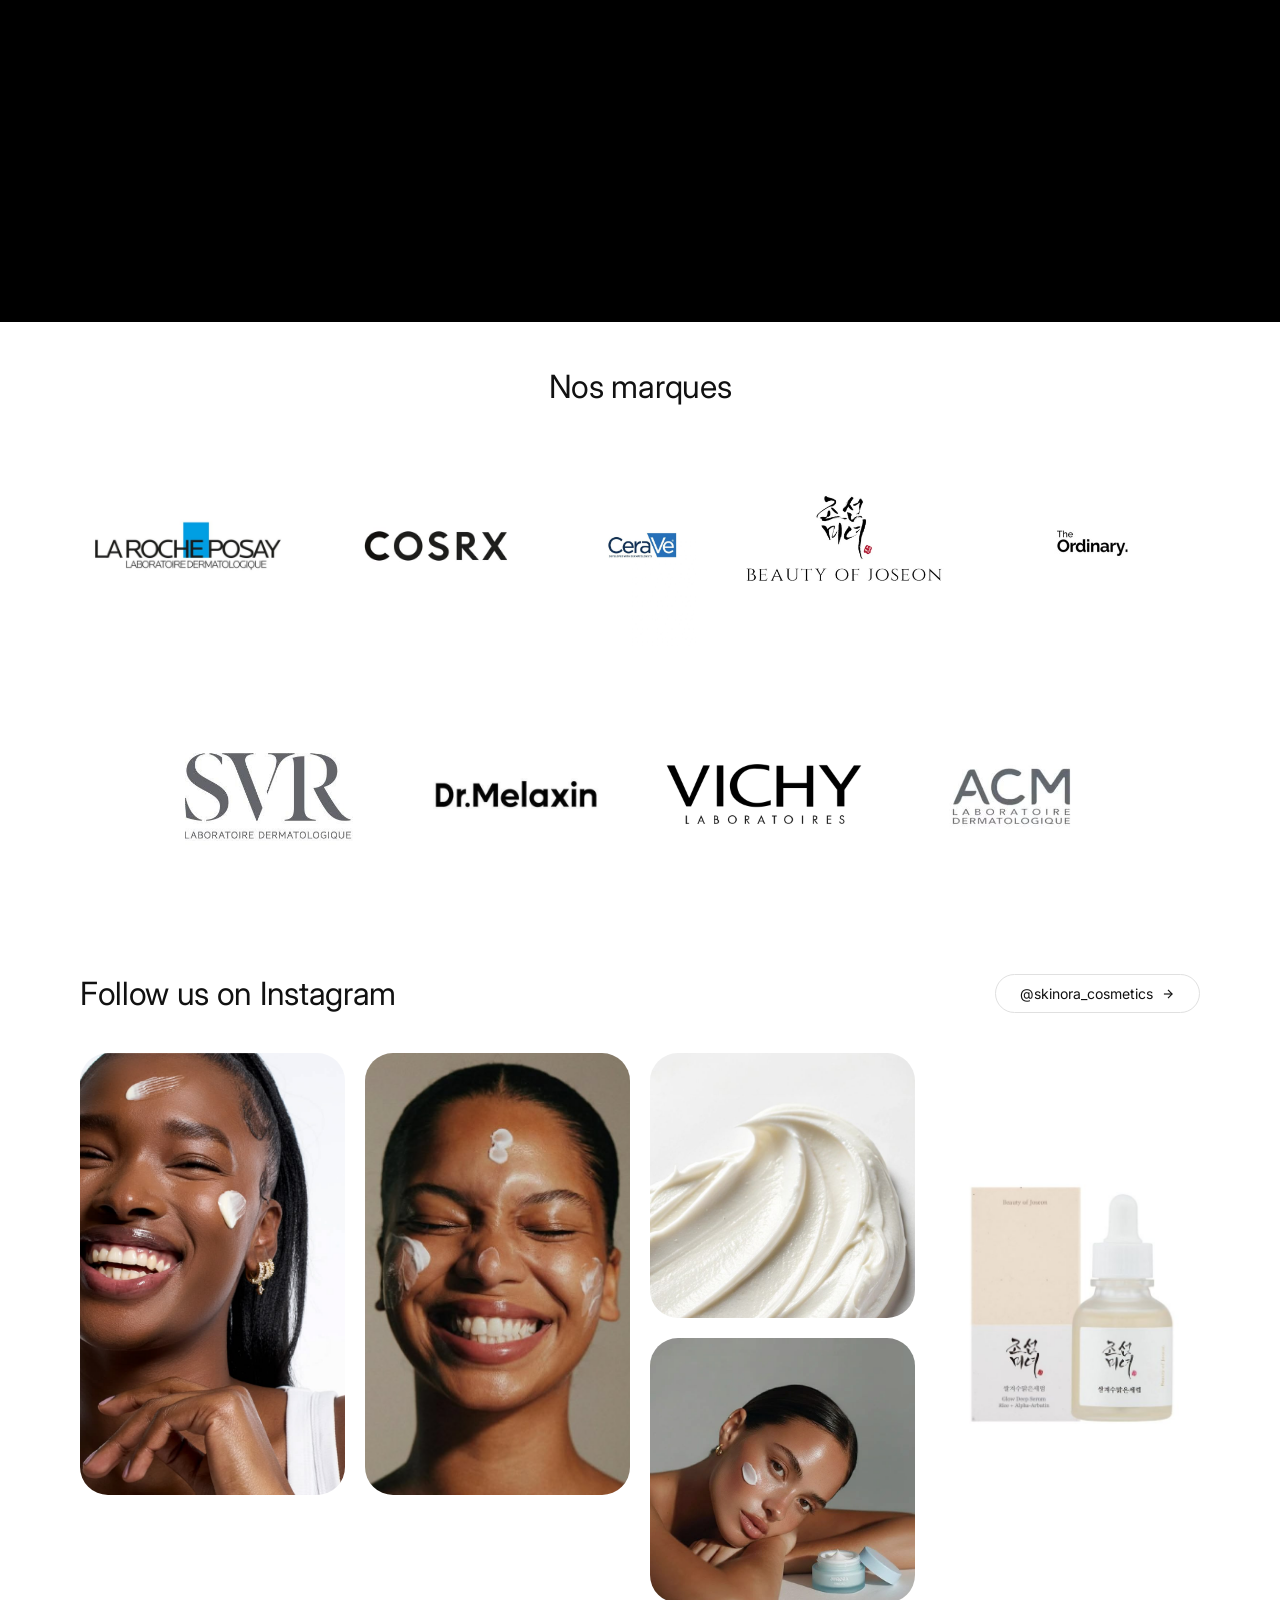
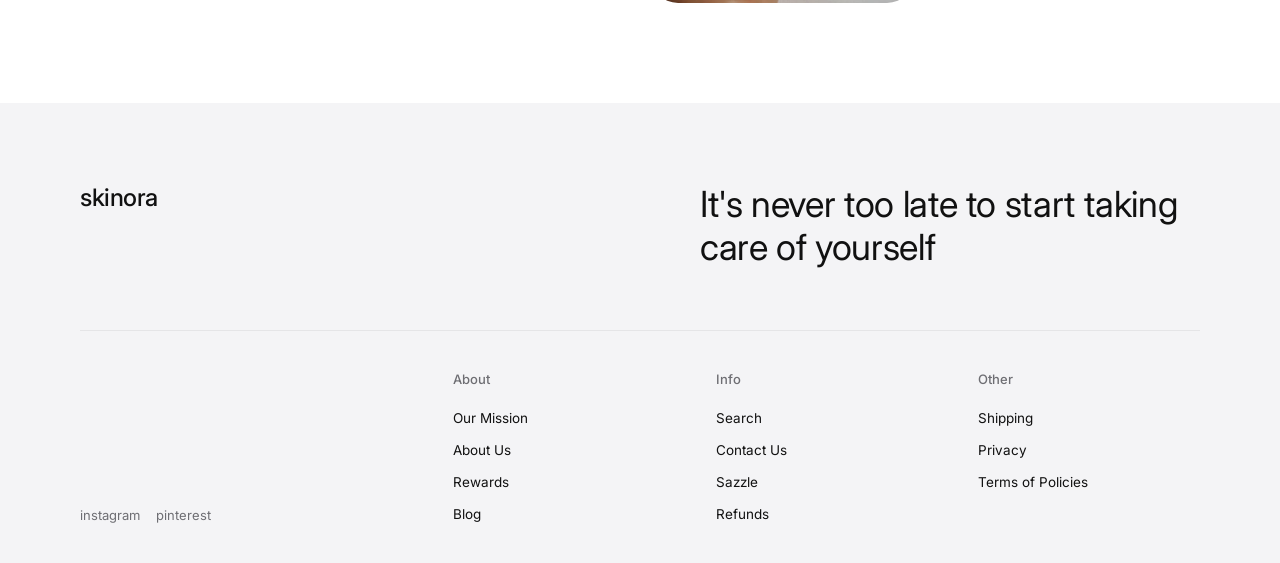
==== commit 7292dc18: "Add files via upload" ====
--- a/index.html
+++ b/index.html
@@ -227,6 +227,78 @@
       background: var(--charcoal);
     }
 
+    /* ── STRUCTURE DU TIROIR MOBILE (SUIT LES COULEURS CLAIRES DU SITE) ── */
+    .mobile-drawer {
+      position: fixed;
+      top: 0;
+      left: -100%;
+      width: 320px;
+      height: 100vh;
+      background: var(--light-gray-bg);
+      box-shadow: 20px 0 50px rgba(0,0,0,0.15);
+      z-index: 2000;
+      display: flex;
+      flex-direction: column;
+      padding: 40px 32px;
+      transition: var(--transition);
+    }
+    .mobile-drawer.open {
+      left: 0;
+    }
+    .drawer-backdrop {
+      position: fixed;
+      inset: 0;
+      background: rgba(0, 0, 0, 0.4);
+      backdrop-filter: blur(4px);
+      -webkit-backdrop-filter: blur(4px);
+      z-index: 1999;
+      opacity: 0;
+      pointer-events: none;
+      transition: opacity 0.4s ease;
+    }
+    .drawer-backdrop.open {
+      opacity: 1;
+      pointer-events: auto;
+    }
+    .drawer-header {
+      display: flex;
+      justify-content: space-between;
+      align-items: center;
+      margin-bottom: 60px;
+      color: var(--charcoal);
+    }
+    .drawer-close-btn {
+      width: 44px;
+      height: 44px;
+      border-radius: 50%;
+      background: rgba(0, 0, 0, 0.05);
+      border: 1px solid rgba(0, 0, 0, 0.08);
+      color: var(--charcoal);
+      cursor: pointer;
+      display: flex;
+      align-items: center;
+      justify-content: center;
+    }
+    .drawer-links {
+      display: flex;
+      flex-direction: column;
+      gap: 24px;
+    }
+    .drawer-links a {
+      color: var(--charcoal);
+      text-decoration: none;
+      font-size: 20px;
+      font-weight: 400;
+      letter-spacing: 0.05em;
+      transition: var(--transition);
+      padding-bottom: 8px;
+      border-bottom: 1px solid rgba(0, 0, 0, 0.05);
+    }
+    .drawer-links a.active {
+      color: #ccbe9f;
+      font-weight: 500;
+    }
+
     /* ── HERO TEXT CONTENT ── */
     .hero-content-area {
       position: relative;
@@ -317,12 +389,23 @@
       align-items: center;
       gap: 12px;
       margin-bottom: 60px;
+      width: 100%;
     }
     .concern-row {
       display: flex;
-      flex-wrap: wrap;
-      justify-content: center;
+      flex-wrap: nowrap; /* Empêche le retour à la ligne */
+      justify-content: flex-start;
       gap: 10px;
+      width: 100%;
+      overflow-x: auto; /* Active le défilement horizontal */
+      scroll-behavior: smooth;
+      -webkit-overflow-scrolling: touch; /* Scroll fluide sur iOS */
+      scrollbar-width: none; /* Masque la scrollbar sur Firefox */
+      padding: 5px 0;
+    }
+    /* Masque la scrollbar sur Chrome, Safari, Edge */
+    .concern-row::-webkit-scrollbar {
+      display: none;
     }
     .concern-pill {
       display: inline-flex;
@@ -335,6 +418,7 @@
       text-decoration: none;
       white-space: nowrap;
       transition: var(--transition);
+      flex-shrink: 0; /* Empêche les pilules de rétrécir */
     }
     .concern-pill:hover {
       background: #e5e5e7;
@@ -364,27 +448,38 @@
     .carousel-track {
       display: flex;
       gap: 24px;
-      padding: 10px 0;
-    }
-
-    /* DESIGN EXCLUSIF DE LA CARTE PRODUIT ARRONDIE */
+      padding: 15px 10px; /* Ajout d'un léger padding pour l'ombre portée */
+    }
+
+    /* DESIGN PREMIUM : CARTE PRODUIT ENTIÈREMENT BLANCHE ET STYLÉE */
     .concern-card {
       flex: 0 0 calc(33.333% - 16px);
-      min-width: 280px;
+      min-width: 290px;
       display: flex;
       flex-direction: column;
       text-align: left;
       position: relative;
+      background: var(--pure-white);
+      border-radius: 24px;
+      padding: 16px;
+      border: 1px solid #f0f0f2;
+      box-shadow: 0 4px 20px rgba(0, 0, 0, 0.02);
+      transition: var(--transition);
+    }
+    .concern-card:hover {
+      transform: translateY(-4px);
+      box-shadow: 0 12px 30px rgba(0, 0, 0, 0.06);
+      border-color: #e5e5e7;
     }
     .concern-img-box {
       width: 100%;
       aspect-ratio: 1.15/1;
-      border-radius: 32px;
-      background: #FFF;
+      border-radius: 18px;
+      background: var(--light-gray-bg);
       display: flex;
       align-items: center;
       justify-content: center;
-      margin-bottom: 20px;
+      margin-bottom: 16px;
       position: relative;
       overflow: hidden;
     }
@@ -395,92 +490,103 @@
       transition: var(--transition);
     }
     .concern-card:hover .concern-img-box img {
-      transform: scale(1.03);
+      transform: scale(1.05);
     }
 
     /* Bouton favori cœur */
     .fav-btn {
       position: absolute;
-      top: 16px;
-      right: 16px;
+      top: 12px;
+      right: 12px;
+      width: 38px;
+      height: 38px;
+      border-radius: 50%;
+      background: rgba(255, 255, 255, 0.75);
+      backdrop-filter: blur(8px);
+      -webkit-backdrop-filter: blur(8px);
+      border: 1px solid rgba(0,0,0,0.03);
+      display: flex;
+      align-items: center;
+      justify-content: center;
+      cursor: pointer;
+      transition: var(--transition);
+      color: var(--charcoal);
+      z-index: 10;
+    }
+    .fav-btn:hover {
+      background: var(--pure-white);
+      transform: scale(1.05);
+    }
+    .fav-btn svg {
+      width: 16px;
+      height: 16px;
+      fill: none;
+      stroke: var(--charcoal);
+      stroke-width: 2;
+    }
+    
+    /* Changement de couleur au clic/active si besoin (optionnel) */
+    .fav-btn:focus svg, .fav-btn:hover svg {
+      fill: #e25c5c;
+      stroke: #e25c5c;
+    }
+
+    /* Infos de la carte */
+    .concern-info-row {
+      display: flex;
+      justify-content: space-between;
+      align-items: center;
+      width: 100%;
+      padding: 4px 2px 0;
+    }
+    .concern-text-block {
+      display: flex;
+      flex-direction: column;
+      gap: 4px;
+    }
+    .concern-title {
+      font-size: 16px;
+      font-weight: 500;
+      color: var(--charcoal);
+      line-height: 1.3;
+    }
+    .concern-price {
+      font-size: 14px;
+      font-weight: 600;
+      color: var(--text-muted);
+    }
+
+    /* Bouton d'action flèche noire */
+    .action-circle-btn {
       width: 40px;
       height: 40px;
       border-radius: 50%;
-      background: rgba(255, 255, 255, 0.4);
-      backdrop-filter: blur(8px);
-      -webkit-backdrop-filter: blur(8px);
+      background: var(--charcoal);
       border: none;
       display: flex;
       align-items: center;
       justify-content: center;
       cursor: pointer;
       transition: var(--transition);
-      color: #f5ece7;
-      z-index: 1000;
-    }
-    .fav-btn:hover {
-      background: rgba(255, 255, 255, 0.8);
-    }
-    .fav-btn svg {
-      width: 16px;
-      height: 16px;
-      fill: var(--pure-white);
-      color: var(--pure-white);
-    }
-
-    /* Infos de la carte */
-    .concern-info-row {
-      display: flex;
-      justify-content: space-between;
-      align-items: flex-end;
-      width: 100%;
-      padding: 0 4px;
-    }
-    .concern-text-block {
-      display: flex;
-      flex-direction: column;
-      gap: 6px;
-    }
-    .concern-title {
-      font-size: 18px;
-      font-weight: 500;
-      color: var(--charcoal);
-      line-height: 1.2;
-    }
-    .concern-price {
-      font-size: 14px;
-      font-weight: 600;
-      color: var(--charcoal);
-    }
-
-    /* Bouton d'action flèche noire */
-    .action-circle-btn {
-      width: 44px;
-      height: 44px;
-      border-radius: 50%;
-      background: var(--charcoal);
-      border: none;
-      display: flex;
-      align-items: center;
-      justify-content: center;
-      cursor: pointer;
-      transition: var(--transition);
     }
     .action-circle-btn:hover {
       background: #F5E6E1;
-      transform: scale(1.05);
     }
     .action-circle-btn svg {
-      width: 16px;
-      height: 16px;
+      width: 15px;
+      height: 15px;
       color: var(--pure-white);
       stroke-width: 2.5;
+      transition: var(--transition);
+    }
+    .action-circle-btn:hover svg {
+      color: var(--charcoal);
     }
 
     /* Flèches de navigation globales du carrousel */
     .nav-arrow {
       position: absolute;
-      top: 40%;
+      top: 45%;
       width: 44px;
       height: 44px;
       border-radius: 50%;
@@ -718,11 +824,8 @@
     .m-square { aspect-ratio: 1/1; }
 
     /* SECTION FOOTER CAPSULE */
-  /* ── SECTION FOOTER CAPSULE ── */
     .capsule-footer {
       background: var(--light-gray-bg);
-      /* Supprime ou commente le border-radius pour qu'il soit bien droit en bas */
-      /* border-radius: 40px; */ 
       padding: 80px 80px 40px; /* Aligné sur le padding de ton bloc blanc */
       display: flex;
       flex-direction: column;
@@ -804,44 +907,92 @@
       color: var(--text-muted);
     }
 
-    /* ── RESPONSIVE DESIGN ── */
-    @media (max-width: 1024px) {
+    /* Force l'icône panier et son lien à devenir noirs après le scroll */
+    header.scrolled .icon-btn a {
+      color: var(--charcoal) !important;
+    }
+
+    /* ── RESPONSIVE DESIGN OPTIMISÉ ── */
+    @media (max-width: 1100px) {
       .nav-left a { display: none; }
-      .hero-content-area h1 { font-size: 42px; }
-      .concern-card { flex: 0 0 calc(50% - 12px); }
+      nav { grid-template-columns: auto 1fr auto; }
       .editorial-grid { grid-template-columns: 1fr 1fr; }
       .editorial-col:last-child { grid-column: span 2; }
+    }
+
+    @media (max-width: 900px) {
+      .hero-content-area h1 { font-size: 42px; }
+      .main-content-white { padding: 80px 40px 40px; }
+      .concern-card { flex: 0 0 calc(50% - 12px); }
       .instagram-mosaic { grid-template-columns: repeat(2, 1fr); }
       .footer-links-grid { grid-template-columns: repeat(2, 1fr); }
-    }
+      .capsule-footer { padding: 60px 40px 40px; }
+    }
+
     @media (max-width: 768px) {
-      header { padding: 12px; }
-      nav { grid-template-columns: auto 1fr auto; padding: 8px 16px; }
+      nav { padding: 20px 24px; }
       .nav-center { padding: 0 12px; }
-      .logo-main { font-size: 16px; }
+      .logo-main { font-size: 18px; }
       .logo-signature, .logo-sub { display: none; }
+      
+      /* Cacher les icônes de recherche et de panier spécifiquement en mobile */
+      .nav-right [aria-label="Search"],
+      .nav-right [aria-label="Cart"] {
+        display: none !important;
+      }
+      
       .hero-content-area { padding: 0 24px; }
+      .hero-content-area h1 { font-size: 34px; }
       
-      .main-content-white { padding: 60px 24px; }
-      .concern-card { flex: 0 0 100%; }
-      .editorial-grid, .instagram-mosaic, .footer-top-block, .footer-links-grid { grid-template-columns: 1fr; gap: 32px; }
-      .footer-social-column { align-items: flex-start; margin-top: 20px; }
-    }
-
-/* Force l'icône panier et son lien à devenir noirs après le scroll */
-header.scrolled .icon-btn a {
-  color: var(--charcoal) !important;
-}
+      .main-content-white { padding: 60px 24px 40px; }
+      
+      .editorial-top-row { flex-direction: column; gap: 20px; align-items: flex-start; }
+      .editorial-title h2 { font-size: 30px; }
+      .editorial-grid { grid-template-columns: 1fr; gap: 40px; }
+      .editorial-col:last-child { grid-column: span 1; }
+      
+      .concern-section h2 { font-size: 28px; }
+      .concern-card { flex: 0 0 85%; } /* Permet d'entrevoir la carte suivante au scroll mobile */
+      .arrow-left { left: -10px; }
+      .arrow-right { right: -10px; }
+      
+      .instagram-header { flex-direction: column; align-items: flex-start; gap: 16px; }
+      .instagram-mosaic { grid-template-columns: 1fr; }
+      .m-tall { aspect-ratio: 1/1; grid-row: auto; }
+      
+      .footer-top-block { flex-direction: column; gap: 20px; }
+      .footer-statement h2 { font-size: 28px; }
+      .footer-links-grid { grid-template-columns: 1fr; gap: 32px; }
+      .footer-social-column { align-items: flex-start; margin-top: 10px; }
+      .capsule-footer { padding: 60px 24px 40px; }
+    }
   </style>
 </head>
 <body>
+
+<div class="drawer-backdrop" id="drawerBackdrop"></div>
+
+<div class="mobile-drawer" id="mobileDrawer">
+  <div class="drawer-header">
+    <span style="font-size: 18px; font-weight: 500; letter-spacing: 0.1em; text-transform: uppercase;">Menu</span>
+    <button class="drawer-close-btn" id="closeDrawerBtn" aria-label="Close Menu">
+      <svg width="18" height="18" viewBox="0 0 24 24" fill="none" stroke="currentColor" stroke-width="2"><line x1="18" y1="6" x2="6" y2="18"/><line x1="6" y1="6" x2="18" y2="18"/></svg>
+    </button>
+  </div>
+  <div class="drawer-links">
+    <a href="index.html" class="active">Accueil</a>
+    <a href="produit.html">Produits</a>
+    <a href="conseils.html">Conseils</a>
+    <a href="marques.html">Marques</a>
+  </div>
+</div>
 
 <div class="hero-container">
   
   <header id="mainHeader">
     <nav>
       <div class="nav-left">
-        <button class="menu-btn" aria-label="Open Menu">
+        <button class="menu-btn" id="menuBtn" aria-label="Open Menu">
           <svg viewBox="0 0 24 24" fill="none" stroke="currentColor"><line x1="4" y1="6" x2="20" y2="6"/><line x1="4" y1="12" x2="16" y2="12"/><line x1="4" y1="18" x2="20" y2="18"/></svg>
         </button>
         <a href="index.html" class="nav-pill active">Accueil</a>
@@ -929,12 +1080,8 @@
           <a href="#" class="concern-pill">Déshydratation</a>
           <a href="#" class="concern-pill">Éclat &amp; uniformité</a>
           <a href="#" class="concern-pill">Peau fragilisée / sensible</a>
-          <a href="#" class="concern-pill">Points noirs</a>
-          <a href="#" class="concern-pill">Rides et ridules</a>
         </div>
-        <div class="concern-row">
-          <a href="#" class="concern-pill">Taches pigmentaires</a>
-        </div>
+       
       </div>
 
       <div class="carousel-wrapper">
@@ -948,7 +1095,7 @@
             <div class="concern-card">
               <div class="concern-img-box">
                 <button class="fav-btn" aria-label="Add to favorites">
-                  <svg viewBox="0 0 24 24" fill="currentColor"><path d="M12 21.35l-1.45-1.32C5.4 15.36 2 12.28 2 8.5 2 5.42 4.42 3 7.5 3c1.74 0 3.41.81 4.5 2.09C13.09 3.81 14.76 3 16.5 3 19.58 3 22 5.42 22 8.5c0 3.78-3.4 6.86-8.55 11.54L12 21.35z"/></svg>
+                  <svg viewBox="0 0 24 24" fill="none" stroke="currentColor"><path d="M12 21.35l-1.45-1.32C5.4 15.36 2 12.28 2 8.5 2 5.42 4.42 3 7.5 3c1.74 0 3.41.81 4.5 2.09C13.09 3.81 14.76 3 16.5 3 19.58 3 22 5.42 22 8.5c0 3.78-3.4 6.86-8.55 11.54L12 21.35z"/></svg>
                 </button>
                 <img src="Images/B1.jpg" alt="Glow Serum">
               </div>
@@ -966,7 +1113,7 @@
             <div class="concern-card">
               <div class="concern-img-box">
                 <button class="fav-btn" aria-label="Add to favorites">
-                  <svg viewBox="0 0 24 24" fill="currentColor"><path d="M12 21.35l-1.45-1.32C5.4 15.36 2 12.28 2 8.5 2 5.42 4.42 3 7.5 3c1.74 0 3.41.81 4.5 2.09C13.09 3.81 14.76 3 16.5 3 19.58 3 22 5.42 22 8.5c0 3.78-3.4 6.86-8.55 11.54L12 21.35z"/></svg>
+                  <svg viewBox="0 0 24 24" fill="none" stroke="currentColor"><path d="M12 21.35l-1.45-1.32C5.4 15.36 2 12.28 2 8.5 2 5.42 4.42 3 7.5 3c1.74 0 3.41.81 4.5 2.09C13.09 3.81 14.76 3 16.5 3 19.58 3 22 5.42 22 8.5c0 3.78-3.4 6.86-8.55 11.54L12 21.35z"/></svg>
                 </button>
                 <img src="Images/serumj3.jpg" alt="BB Cream">
               </div>
@@ -984,7 +1131,7 @@
             <div class="concern-card">
               <div class="concern-img-box">
                 <button class="fav-btn" aria-label="Add to favorites">
-                  <svg viewBox="0 0 24 24" fill="currentColor"><path d="M12 21.35l-1.45-1.32C5.4 15.36 2 12.28 2 8.5 2 5.42 4.42 3 7.5 3c1.74 0 3.41.81 4.5 2.09C13.09 3.81 14.76 3 16.5 3 19.58 3 22 5.42 22 8.5c0 3.78-3.4 6.86-8.55 11.54L12 21.35z"/></svg>
+                  <svg viewBox="0 0 24 24" fill="none" stroke="currentColor"><path d="M12 21.35l-1.45-1.32C5.4 15.36 2 12.28 2 8.5 2 5.42 4.42 3 7.5 3c1.74 0 3.41.81 4.5 2.09C13.09 3.81 14.76 3 16.5 3 19.58 3 22 5.42 22 8.5c0 3.78-3.4 6.86-8.55 11.54L12 21.35z"/></svg>
                 </button>
                 <img src="Images/Cor2.JPG" alt="Sun Cream">
               </div>
@@ -1109,6 +1256,28 @@
     container.scrollBy({ left: -320, behavior: 'smooth' });
   });
 
+  // ── LOGIQUE D'OUVERTURE ET DE FERMETURE DU MENU TIROIR MOBILE ──
+  const menuBtn = document.getElementById('menuBtn');
+  const closeDrawerBtn = document.getElementById('closeDrawerBtn');
+  const mobileDrawer = document.getElementById('mobileDrawer');
+  const drawerBackdrop = document.getElementById('drawerBackdrop');
+
+  function openDrawer() {
+    mobileDrawer.classList.add('open');
+    drawerBackdrop.classList.add('open');
+    document.body.style.overflow = 'hidden'; // Empêche le défilement de la page en arrière-plan
+  }
+
+  function closeDrawer() {
+    mobileDrawer.classList.remove('open');
+    drawerBackdrop.classList.remove('open');
+    document.body.style.overflow = ''; // Restaure le défilement
+  }
+
+  menuBtn.addEventListener('click', openDrawer);
+  closeDrawerBtn.addEventListener('click', closeDrawer);
+  drawerBackdrop.addEventListener('click', closeDrawer);
+
   // ── EFFET DYNAMIQUE NAVBAR BLANCHE AU SCROLL & DISPARITION VIDÉO ──
   const header = document.getElementById('mainHeader');
   const videoSection = document.getElementById('videoSection');
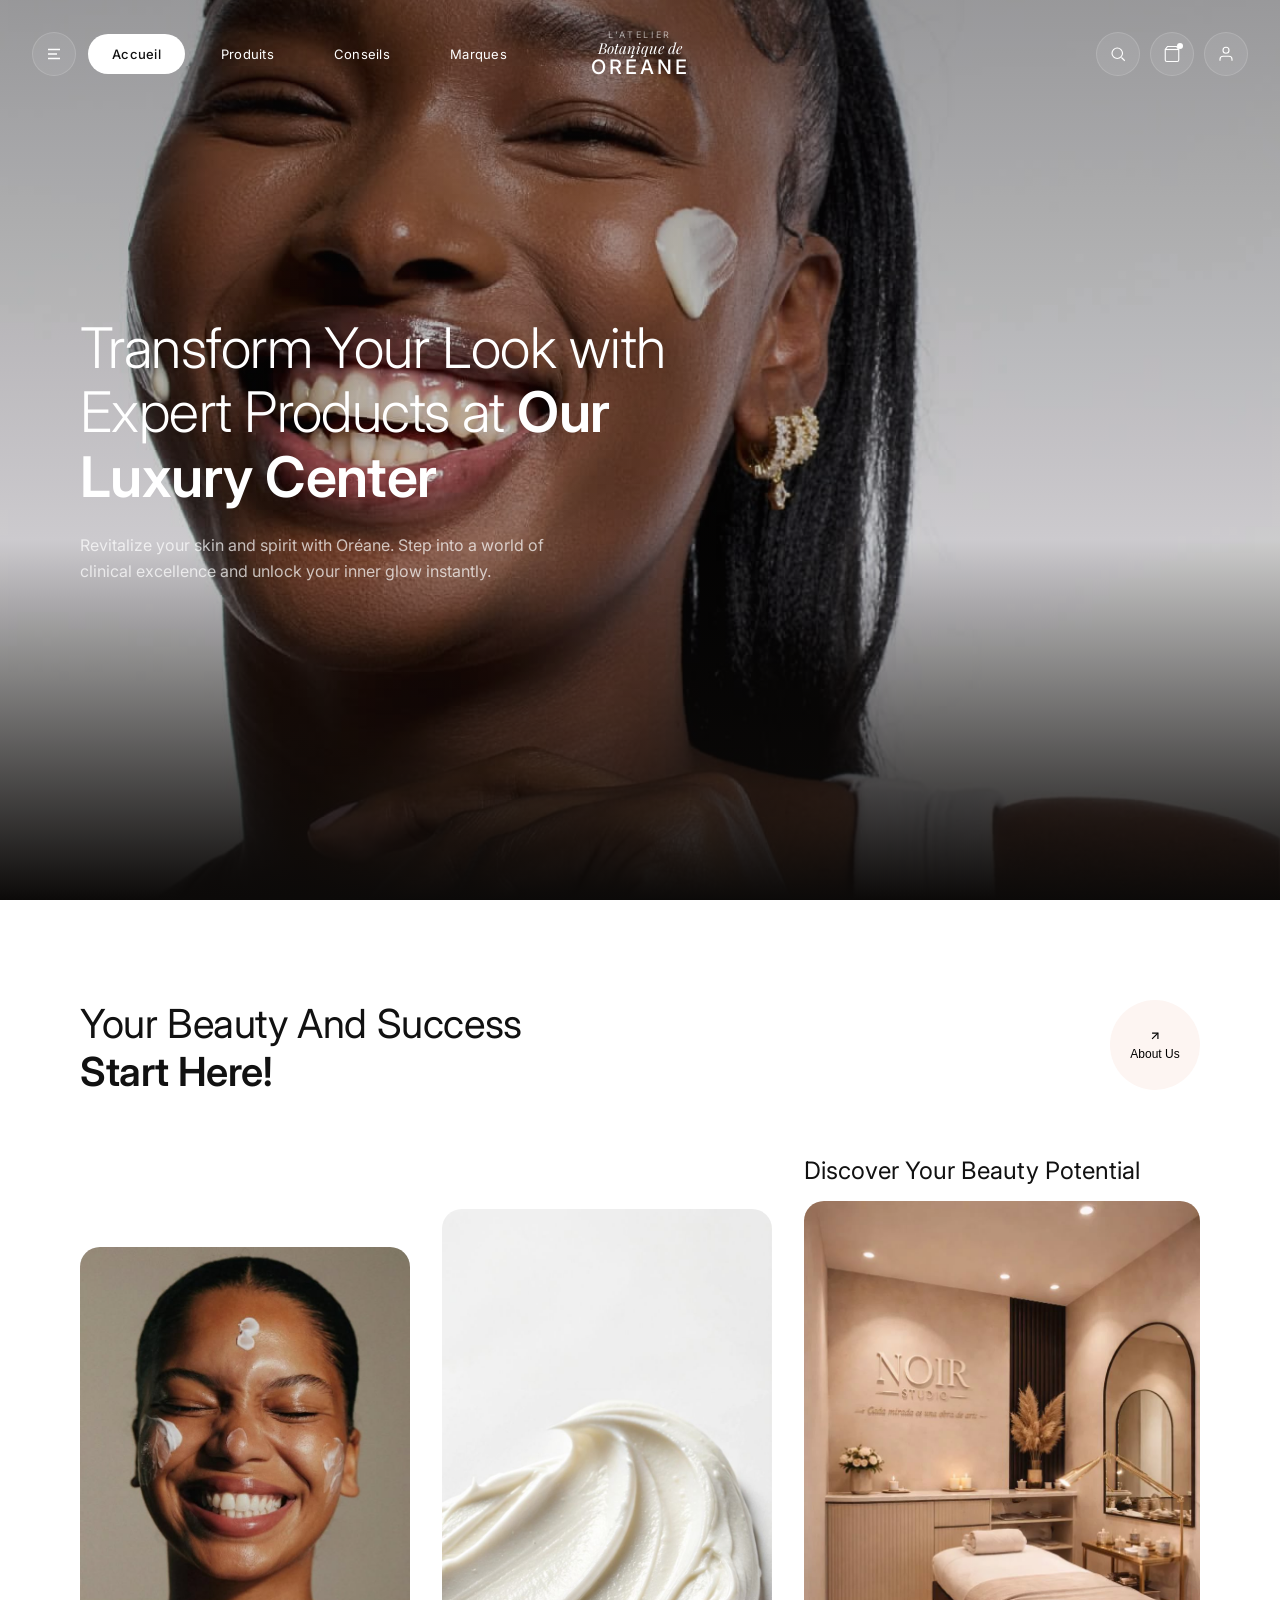
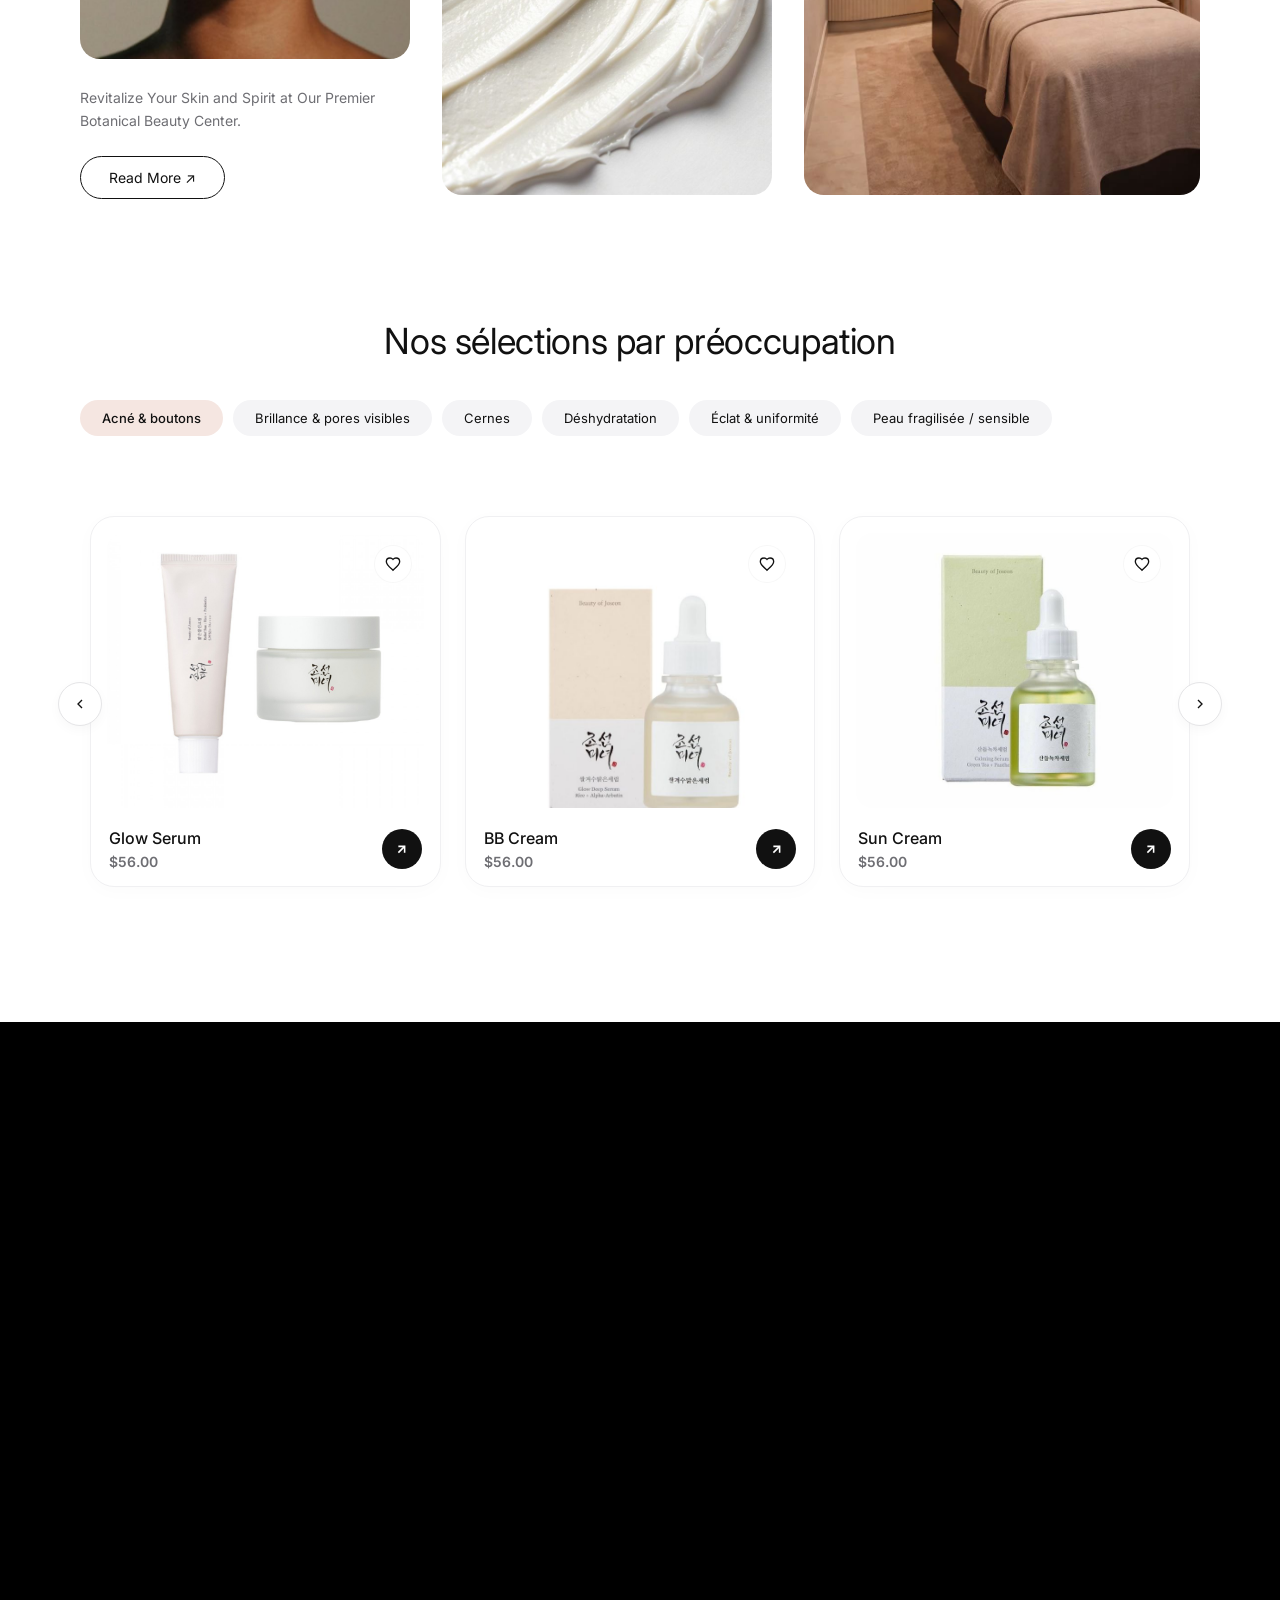
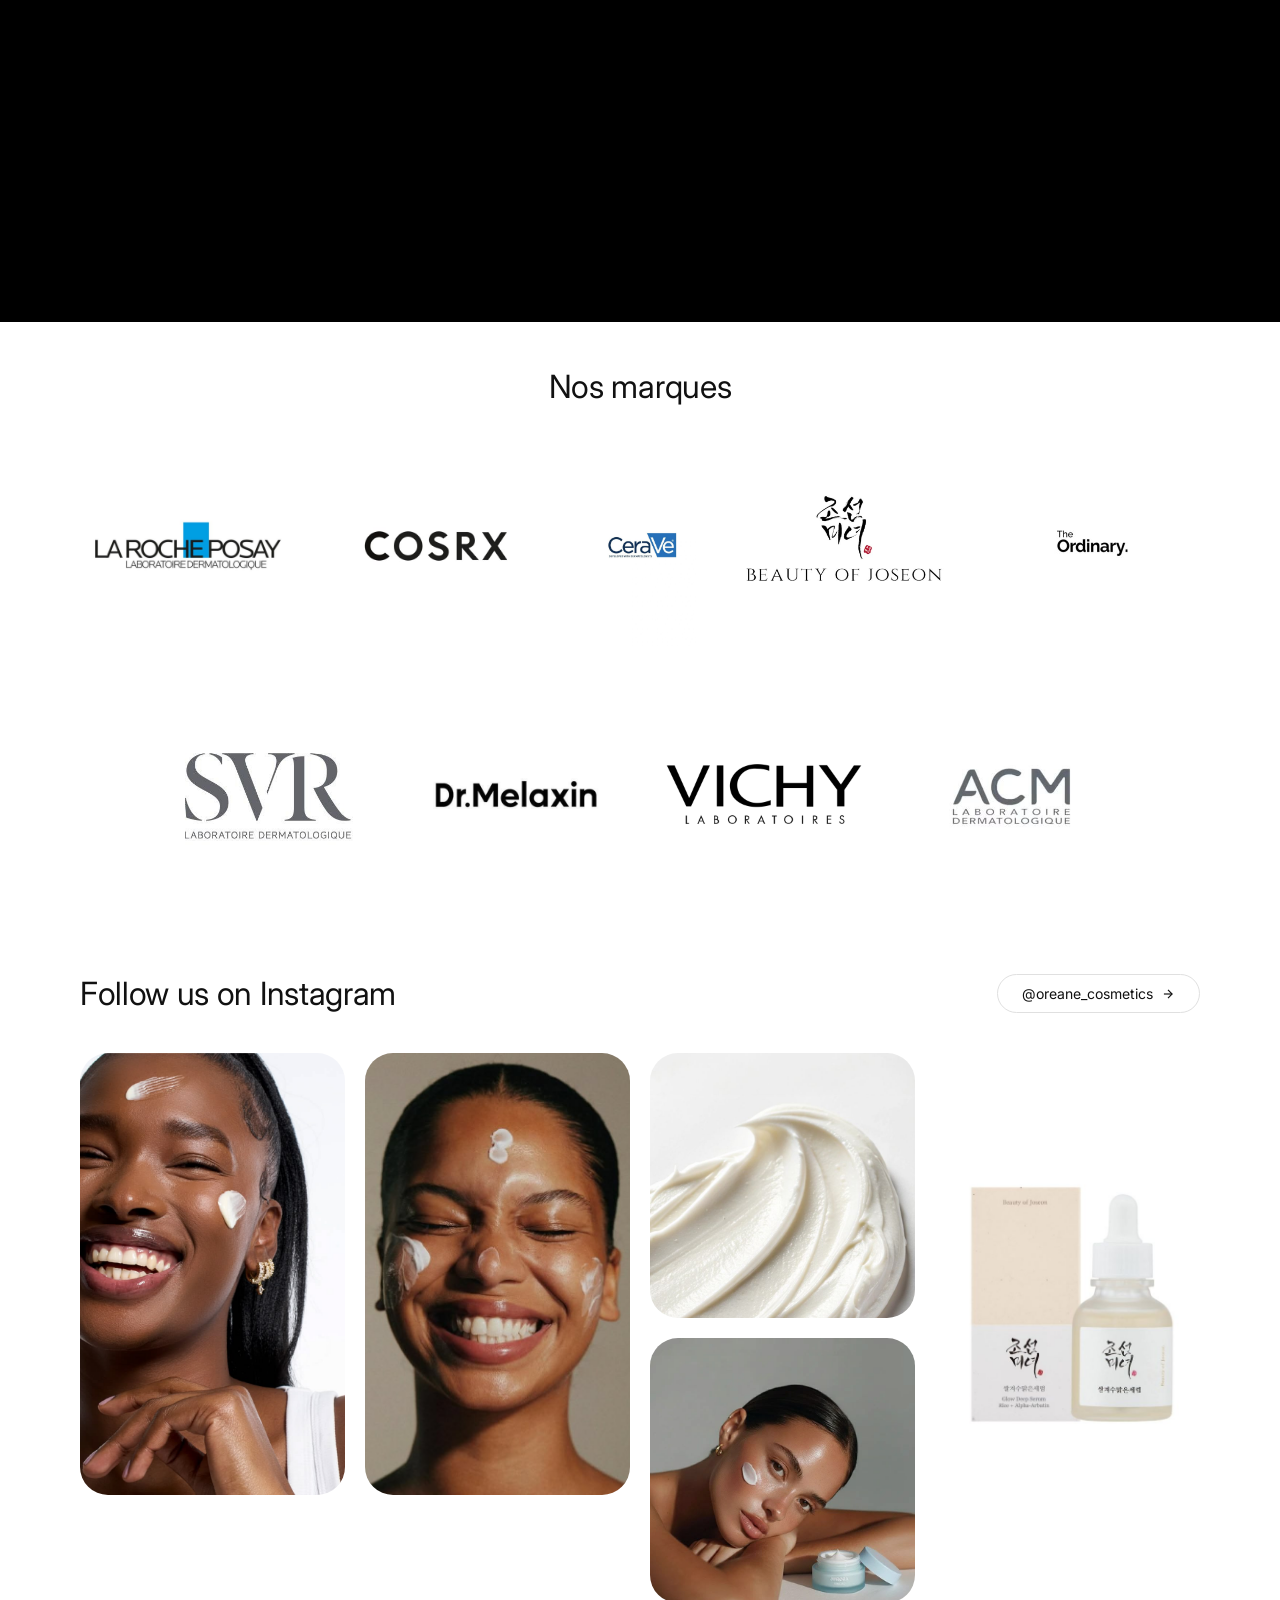
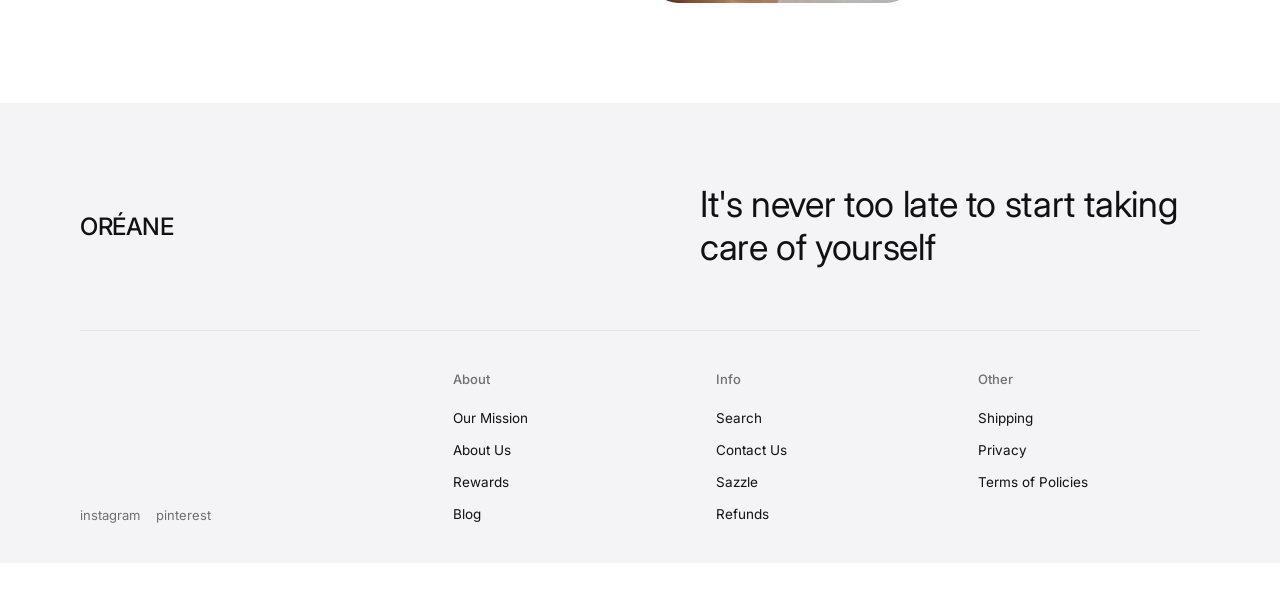
==== commit de88998a: "Add files via upload" ====
--- a/index.html
+++ b/index.html
@@ -3,989 +3,15 @@
 <head>
   <meta charset="UTF-8">
   <meta name="viewport" content="width=device-width, initial-scale=1.0">
-  <title>Skinora – Elevate Your Skincare Routine</title>
+  <title>Oréane – Elevate Your Skincare Routine</title>
   
   <link rel="preconnect" href="https://fonts.googleapis.com">
   <link rel="preconnect" href="https://fonts.gstatic.com" crossorigin>
   <link href="https://fonts.googleapis.com/css2?family=Inter:wght@300;400;500;600&family=Playfair+Display:ital,wght@1,400&display=swap" rel="stylesheet">
-
-  <style>
-    /* ── RESET & VARIABLES BENTO/GLASS ── */
-    *, *::before, *::after { box-sizing: border-box; margin: 0; padding: 0; }
-    
-    :root {
-      --charcoal: #111111;
-      --pure-white: #ffffff;
-      --glass-bg: rgba(255, 255, 255, 0.08);
-      --glass-bg-hover: rgba(255, 255, 255, 0.18);
-      --glass-border: rgba(255, 255, 255, 0.15);
-      --glass-blur: blur(16px);
-      --font-body: 'Inter', sans-serif;
-      --font-signature: 'Playfair Display', serif;
-      --transition: all 0.4s cubic-bezier(0.16, 1, 0.3, 1);
-      
-      /* Variables blocs clairs */
-      --light-gray-bg: #f4f4f6;
-      --text-muted: #6e6e73;
-      --pill-bg: #ecebe6;
-      --pill-active-bg: #ccbe9f;
-    }
-
-    html { scroll-behavior: smooth; -webkit-font-smoothing: antialiased; }
-    body { font-family: var(--font-body); background: #0c0a09; color: var(--pure-white); overflow-x: hidden; }
-
-    /* ── HERO GLOBAL BACKGROUND (Conteneur parent pour l'effet transparent) ── */
-    .hero-container {
-      position: relative;
-      min-height: 100vh;
-      width: 100%;
-      background-image: url('Images/visage1.jpg'); /* Mets ton image ici */
-      background-size: cover;
-      background-position: center;
-      display: flex;
-      flex-direction: column;
-    }
-    .hero-container::before {
-      content: '';
-      position: absolute;
-      inset: 0;
-      background: linear-gradient(180deg, rgba(12,10,9,0.4) 0%, rgba(12,10,9,0.2) 60%, rgba(12,10,9,1) 100%);
-      z-index: 1;
-    }
-
-    /* ── HEADER HYBRIDE : STRUCTURE LV + GLASSMOPHISM BENTO ── */
-    header {
-      position: fixed;
-      top: 0;
-      left: 0;
-      width: 100%;
-      z-index: 1000;
-      transition: transform 0.4s cubic-bezier(0.16, 1, 0.3, 1), opacity 0.4s ease;
-    }
-
-    /* Classe dynamique pour masquer proprement la barre de navigation */
-    header.hidden-nav {
-      transform: translateY(-100%);
-      opacity: 0;
-      pointer-events: none;
-    }
-
-    nav {
-      display: grid;
-      grid-template-columns: 1fr auto 1fr;
-      align-items: center;
-      padding: 30px 32px;
-      z-index: 2;
-      transition: var(--transition);
-    }
-
-    /* GAUCHE : Bouton Menu + Pilules de Navigation */
-    .nav-left {
-      display: flex;
-      align-items: center;
-      gap: 12px;
-    }
-    .menu-btn {
-      width: 44px;
-      height: 44px;
-      border-radius: 50%;
-      background: var(--glass-bg);
-      border: 1px solid var(--glass-border);
-      color: var(--pure-white);
-      cursor: pointer;
-      display: flex;
-      align-items: center;
-      justify-content: center;
-      transition: var(--transition);
-    }
-    .menu-btn:hover { background: var(--glass-bg-hover); transform: scale(1.05); }
-    .menu-btn svg { width: 18px; height: 18px; stroke-width: 2; }
-
-    .nav-pill {
-      display: inline-flex;
-      align-items: center;
-      justify-content: center;
-      padding: 12px 24px;
-      border-radius: 100px;
-      color: var(--pure-white);
-      text-decoration: none;
-      font-size: 13px;
-      font-weight: 400;
-      letter-spacing: 0.02em;
-      transition: var(--transition);
-    }
-    .nav-pill:hover { background: var(--glass-bg-hover); }
-    .nav-pill.active {
-      background: var(--pure-white);
-      color: var(--charcoal);
-      font-weight: 500;
-      border-color: var(--pure-white);
-    }
-
-    /* CENTRE : Identité Visuelle Signée Louis Vuitton */
-    .nav-center {
-      text-align: center;
-      display: flex;
-      flex-direction: column;
-      align-items: center;
-      line-height: 1.1;
-      padding: 0 40px;
-    }
-    .logo-sub {
-      font-size: 9px;
-      text-transform: uppercase;
-      letter-spacing: 0.3em;
-      font-weight: 400;
-      color: rgba(255, 255, 255, 0.6);
-      transition: var(--transition);
-    }
-    .logo-signature {
-      font-family: var(--font-signature);
-      font-style: italic;
-      font-size: 15px;
-      color: var(--pure-white);
-      font-weight: 400;
-      transition: var(--transition);
-    }
-    .logo-main {
-      font-size: 20px;
-      font-weight: 500;
-      letter-spacing: 0.15em;
-      text-transform: uppercase;
-      color: var(--pure-white);
-      text-decoration: none;
-      transition: var(--transition);
-    }
-
-    /* DROITE : Icônes Utilitaires dans des cercles Glass */
-    .nav-right {
-      display: flex;
-      justify-content: flex-end;
-      gap: 10px;
-    }
-    .icon-btn {
-      width: 44px;
-      height: 44px;
-      border-radius: 50%;
-      background: var(--glass-bg);
-      border: 1px solid var(--glass-border);
-      color: var(--pure-white);
-      cursor: pointer;
-      display: flex;
-      align-items: center;
-      justify-content: center;
-      position: relative;
-      transition: var(--transition);
-    }
-    .icon-btn:hover { background: var(--glass-bg-hover); transform: scale(1.05); }
-    .icon-btn svg { width: 18px; height: 18px; stroke-width: 1.5; }
-    
-    .cart-badge {
-      position: absolute;
-      top: 10px; right: 10px;
-      width: 6px; height: 6px;
-      background: var(--pure-white);
-      border-radius: 50%;
-      transition: var(--transition);
-    }
-
-    /* ── STYLES APPLIQUÉS AU SCROLL (NAVBAR DEVIENT BLANCHE) ── */
-    header.scrolled nav {
-      background: var(--pure-white);
-      border-color: rgba(0, 0, 0, 0.06);
-      box-shadow: 0 10px 30px rgba(0, 0, 0, 0.04);
-    }
-    header.scrolled .logo-main,
-    header.scrolled .logo-signature {
-      color: var(--charcoal);
-    }
-    header.scrolled .logo-sub {
-      color: var(--text-muted);
-    }
-    header.scrolled .menu-btn,
-    header.scrolled .icon-btn,
-    header.scrolled .nav-pill {
-      color: var(--charcoal);
-    }
-    header.scrolled .icon-btn{
-        color: #111;
-    }
-    header.scrolled a{
-      color: #1A1A1A;
-    }
-    header.scrolled .menu-btn:hover,
-    header.scrolled .icon-btn:hover,
-    header.scrolled .nav-pill:hover {
-       background: #e5e5e7;
-    }
-    header.scrolled .nav-pill.active {
-      background: #F5E6E1;
-      color: #1A1A1A;
-      border-color: #FDF5F2;
-    }
-    header.scrolled .cart-badge {
-      background: var(--charcoal);
-    }
-
-    /* ── STRUCTURE DU TIROIR MOBILE (SUIT LES COULEURS CLAIRES DU SITE) ── */
-    .mobile-drawer {
-      position: fixed;
-      top: 0;
-      left: -100%;
-      width: 320px;
-      height: 100vh;
-      background: var(--light-gray-bg);
-      box-shadow: 20px 0 50px rgba(0,0,0,0.15);
-      z-index: 2000;
-      display: flex;
-      flex-direction: column;
-      padding: 40px 32px;
-      transition: var(--transition);
-    }
-    .mobile-drawer.open {
-      left: 0;
-    }
-    .drawer-backdrop {
-      position: fixed;
-      inset: 0;
-      background: rgba(0, 0, 0, 0.4);
-      backdrop-filter: blur(4px);
-      -webkit-backdrop-filter: blur(4px);
-      z-index: 1999;
-      opacity: 0;
-      pointer-events: none;
-      transition: opacity 0.4s ease;
-    }
-    .drawer-backdrop.open {
-      opacity: 1;
-      pointer-events: auto;
-    }
-    .drawer-header {
-      display: flex;
-      justify-content: space-between;
-      align-items: center;
-      margin-bottom: 60px;
-      color: var(--charcoal);
-    }
-    .drawer-close-btn {
-      width: 44px;
-      height: 44px;
-      border-radius: 50%;
-      background: rgba(0, 0, 0, 0.05);
-      border: 1px solid rgba(0, 0, 0, 0.08);
-      color: var(--charcoal);
-      cursor: pointer;
-      display: flex;
-      align-items: center;
-      justify-content: center;
-    }
-    .drawer-links {
-      display: flex;
-      flex-direction: column;
-      gap: 24px;
-    }
-    .drawer-links a {
-      color: var(--charcoal);
-      text-decoration: none;
-      font-size: 20px;
-      font-weight: 400;
-      letter-spacing: 0.05em;
-      transition: var(--transition);
-      padding-bottom: 8px;
-      border-bottom: 1px solid rgba(0, 0, 0, 0.05);
-    }
-    .drawer-links a.active {
-      color: #ccbe9f;
-      font-weight: 500;
-    }
-
-    /* ── HERO TEXT CONTENT ── */
-    .hero-content-area {
-      position: relative;
-      z-index: 2;
-      flex: 1;
-      display: flex;
-      flex-direction: column;
-      justify-content: center;
-      padding: 0 80px;
-      max-width: 800px;
-    }
-    .hero-content-area h1 {
-      font-size: 56px;
-      font-weight: 300;
-      line-height: 1.15;
-      letter-spacing: -0.01em;
-      margin-bottom: 24px;
-    }
-    .hero-content-area h1 span {
-      font-weight: 600;
-    }
-    .hero-content-area p {
-      font-size: 16px;
-      color: rgba(255, 255, 255, 0.7);
-      line-height: 1.6;
-      max-width: 480px;
-    }
-
-    /* ── NOUVEAU BLOC PRINCIPAL BLANC ET TEXTE SOMBRE ── */
-    .main-content-white {
-      background: var(--pure-white);
-      color: var(--charcoal);
-      padding: 100px 80px 40px;
-      width: 100%;
-    }
-
-    .inner-container {
-      max-width: 1300px;
-      margin: 0 auto;
-    }
-
-    /* ── SECTION : NOS MARQUES ── */
-    .brands-section {
-      text-align: center;
-      margin-bottom: 80px;
-    }
-    .brands-section h2 {
-      font-size: 32px;
-      font-weight: 400;
-      letter-spacing: -0.01em;
-      margin-bottom: 40px;
-    }
-    .brands-grid {
-      display: flex;
-      flex-wrap: wrap;
-      justify-content: center;
-      align-items: center;
-      gap: 48px;
-    }
-    .brands-grid img {
-      max-height: 200px;
-      width: auto;
-      object-fit: contain;
-      filter: grayscale(0);
-      opacity: 1;
-      transition: var(--transition);
-    }
-    .brands-grid img:hover {
-      filter: grayscale(0);
-      opacity: 1;
-    }
-
-    /* ── SECTION : SELECTIONS PAR PREOCCUPATION ── */
-    .concern-section {
-      margin-bottom: 120px;
-      text-align: center;
-    }
-    .concern-section h2 {
-      font-size: 36px;
-      font-weight: 400;
-      letter-spacing: -0.01em;
-      margin-bottom: 32px;
-    }
-    
-    .concern-pills-container {
-      display: flex;
-      flex-direction: column;
-      align-items: center;
-      gap: 12px;
-      margin-bottom: 60px;
-      width: 100%;
-    }
-    .concern-row {
-      display: flex;
-      flex-wrap: nowrap; /* Empêche le retour à la ligne */
-      justify-content: flex-start;
-      gap: 10px;
-      width: 100%;
-      overflow-x: auto; /* Active le défilement horizontal */
-      scroll-behavior: smooth;
-      -webkit-overflow-scrolling: touch; /* Scroll fluide sur iOS */
-      scrollbar-width: none; /* Masque la scrollbar sur Firefox */
-      padding: 5px 0;
-    }
-    /* Masque la scrollbar sur Chrome, Safari, Edge */
-    .concern-row::-webkit-scrollbar {
-      display: none;
-    }
-    .concern-pill {
-      display: inline-flex;
-      align-items: center;
-      padding: 10px 22px;
-      border-radius: 100px;
-      background: var(--light-gray-bg);
-      color: var(--charcoal);
-      font-size: 13px;
-      text-decoration: none;
-      white-space: nowrap;
-      transition: var(--transition);
-      flex-shrink: 0; /* Empêche les pilules de rétrécir */
-    }
-    .concern-pill:hover {
-      background: #e5e5e7;
-    }
-    .concern-pill.active {
-      background: #F5E6E1;
-      color: var(--charcoal);
-      font-weight: 500;
-    }
-
-    /* Structure du Carrousel */
-    .carousel-wrapper {
-      position: relative;
-      display: flex;
-      align-items: center;
-      width: 100%;
-    }
-    .carousel-track-container {
-      overflow-x: auto;
-      width: 100%;
-      scroll-behavior: smooth;
-      scrollbar-width: none;
-    }
-    .carousel-track-container::-webkit-scrollbar {
-      display: none;
-    }
-    .carousel-track {
-      display: flex;
-      gap: 24px;
-      padding: 15px 10px; /* Ajout d'un léger padding pour l'ombre portée */
-    }
-
-    /* DESIGN PREMIUM : CARTE PRODUIT ENTIÈREMENT BLANCHE ET STYLÉE */
-    .concern-card {
-      flex: 0 0 calc(33.333% - 16px);
-      min-width: 290px;
-      display: flex;
-      flex-direction: column;
-      text-align: left;
-      position: relative;
-      background: var(--pure-white);
-      border-radius: 24px;
-      padding: 16px;
-      border: 1px solid #f0f0f2;
-      box-shadow: 0 4px 20px rgba(0, 0, 0, 0.02);
-      transition: var(--transition);
-    }
-    .concern-card:hover {
-      transform: translateY(-4px);
-      box-shadow: 0 12px 30px rgba(0, 0, 0, 0.06);
-      border-color: #e5e5e7;
-    }
-    .concern-img-box {
-      width: 100%;
-      aspect-ratio: 1.15/1;
-      border-radius: 18px;
-      background: var(--light-gray-bg);
-      display: flex;
-      align-items: center;
-      justify-content: center;
-      margin-bottom: 16px;
-      position: relative;
-      overflow: hidden;
-    }
-    .concern-img-box img {
-      width: 100%;
-      height: 100%;
-      object-fit: cover;
-      transition: var(--transition);
-    }
-    .concern-card:hover .concern-img-box img {
-      transform: scale(1.05);
-    }
-
-    /* Bouton favori cœur */
-    .fav-btn {
-      position: absolute;
-      top: 12px;
-      right: 12px;
-      width: 38px;
-      height: 38px;
-      border-radius: 50%;
-      background: rgba(255, 255, 255, 0.75);
-      backdrop-filter: blur(8px);
-      -webkit-backdrop-filter: blur(8px);
-      border: 1px solid rgba(0,0,0,0.03);
-      display: flex;
-      align-items: center;
-      justify-content: center;
-      cursor: pointer;
-      transition: var(--transition);
-      color: var(--charcoal);
-      z-index: 10;
-    }
-    .fav-btn:hover {
-      background: var(--pure-white);
-      transform: scale(1.05);
-    }
-    .fav-btn svg {
-      width: 16px;
-      height: 16px;
-      fill: none;
-      stroke: var(--charcoal);
-      stroke-width: 2;
-    }
-    
-    /* Changement de couleur au clic/active si besoin (optionnel) */
-    .fav-btn:focus svg, .fav-btn:hover svg {
-      fill: #e25c5c;
-      stroke: #e25c5c;
-    }
-
-    /* Infos de la carte */
-    .concern-info-row {
-      display: flex;
-      justify-content: space-between;
-      align-items: center;
-      width: 100%;
-      padding: 4px 2px 0;
-    }
-    .concern-text-block {
-      display: flex;
-      flex-direction: column;
-      gap: 4px;
-    }
-    .concern-title {
-      font-size: 16px;
-      font-weight: 500;
-      color: var(--charcoal);
-      line-height: 1.3;
-    }
-    .concern-price {
-      font-size: 14px;
-      font-weight: 600;
-      color: var(--text-muted);
-    }
-
-    /* Bouton d'action flèche noire */
-    .action-circle-btn {
-      width: 40px;
-      height: 40px;
-      border-radius: 50%;
-      background: var(--charcoal);
-      border: none;
-      display: flex;
-      align-items: center;
-      justify-content: center;
-      cursor: pointer;
-      transition: var(--transition);
-    }
-    .action-circle-btn:hover {
-      background: #F5E6E1;
-    }
-    .action-circle-btn svg {
-      width: 15px;
-      height: 15px;
-      color: var(--pure-white);
-      stroke-width: 2.5;
-      transition: var(--transition);
-    }
-    .action-circle-btn:hover svg {
-      color: var(--charcoal);
-    }
-
-    /* Flèches de navigation globales du carrousel */
-    .nav-arrow {
-      position: absolute;
-      top: 45%;
-      width: 44px;
-      height: 44px;
-      border-radius: 50%;
-      background: var(--pure-white);
-      border: 1px solid #e5e5e7;
-      display: flex;
-      align-items: center;
-      justify-content: center;
-      cursor: pointer;
-      z-index: 5;
-      transition: var(--transition);
-      box-shadow: 0 4px 12px rgba(0,0,0,0.03);
-    }
-    .nav-arrow:hover {
-      background: var(--light-gray-bg);
-      border-color: var(--charcoal);
-    }
-    .nav-arrow svg { width: 16px; height: 16px; stroke-width: 2; color: var(--charcoal); }
-    .arrow-left { left: -22px; }
-    .arrow-right { right: -22px; }
-
-    /* SECTION EDITORIALE ASYMETRIQUE */
-    .editorial-beauty-section {
-      display: flex;
-      flex-direction: column;
-      gap: 60px;
-      margin-bottom: 120px;
-    }
-
-    .editorial-top-row {
-      display: flex;
-      justify-content: space-between;
-      align-items: flex-start;
-      position: relative;
-    }
-
-    .editorial-title h2 {
-      font-size: 40px;
-      font-weight: 400;
-      line-height: 1.2;
-      letter-spacing: -0.01em;
-    }
-    .editorial-title h2 span {
-      font-weight: 600;
-      display: block;
-    }
-
-    .floating-about-btn {
-      width: 90px;
-      height: 90px;
-      border-radius: 50%;
-      background: #fdf5f2;
-      border: none;
-      display: flex;
-      flex-direction: column;
-      align-items: center;
-      justify-content: center;
-      font-size: 12px;
-      font-weight: 500;
-      cursor: pointer;
-      transition: var(--transition);
-    }
-    .floating-about-btn:hover {
-      transform: rotate(15deg) scale(1.05);
-      background: var(--charcoal);
-      color: var(--pure-white);
-    }
-    .floating-about-btn svg {
-      width: 14px; height: 14px; margin-bottom: 4px;
-    }
-
-    /* Grille asymétrique des images éditoriales */
-    .editorial-grid {
-      display: grid;
-      grid-template-columns: 1fr 1fr 1.2fr;
-      gap: 32px;
-      align-items: end;
-    }
-
-    .editorial-col img {
-      width: 100%;
-      object-fit: cover;
-      border-radius: 20px;
-    }
-
-    .editorial-col p {
-      font-size: 14px;
-      color: var(--text-muted);
-      line-height: 1.6;
-      margin-bottom: 24px;
-      max-width: 90%;
-    }
-
-    .pill-btn-outline {
-      display: inline-flex;
-      align-items: center;
-      padding: 12px 28px;
-      border: 1px solid var(--charcoal);
-      border-radius: 100px;
-      background: transparent;
-      color: var(--charcoal);
-      font-size: 14px;
-      text-decoration: none;
-      transition: var(--transition);
-    }
-    .pill-btn-outline:hover {
-      background: var(--charcoal);
-      color: var(--pure-white);
-    }
-
-    .editorial-col h4 {
-      font-size: 24px;
-      font-weight: 400;
-      margin-bottom: 16px;
-    }
-
-    /* ── STYLE DE LA SECTION VIDÉO PLEIN ÉCRAN (100% LARGEUR EFFECTIVE) ── */
-    .video-fullscreen-section {
-      position: relative;
-      width: 100vw;
-      left: 50%;
-      transform: translateX(-50%);
-      height: 100vh; /* Prend exactement tout l'écran en hauteur */
-      overflow: hidden;
-      background-color: #000;
-    }
-
-    .bg-video {
-      position: absolute;
-      top: 50%;
-      left: 50%;
-      width: 100%;
-      height: 100%;
-      object-fit: cover; /* Force la vidéo à remplir tout l'espace sans déformation */
-      transform: translate(-50%, -50%);
-      z-index: 1;
-    }
-
-    /* Voile sombre optionnel pour améliorer la lisibilité du texte */
-    .video-fullscreen-section::before {
-      content: '';
-      position: absolute;
-      inset: 0;
-      background: rgba(0, 0, 0, 0.3);
-      z-index: 2;
-    }
-
-    /* Contenu textuel sur la vidéo */
-    .video-overlay-content {
-      position: relative;
-      z-index: 3;
-      height: 100%;
-      display: flex;
-      flex-direction: column;
-      justify-content: center;
-      align-items: center;
-      text-align: center;
-      padding: 0 24px;
-    }
-
-    .video-overlay-content h2 {
-      font-family: var(--font-signature);
-      font-style: italic;
-      font-size: 48px;
-      font-weight: 400;
-      color: var(--pure-white);
-      margin-bottom: 16px;
-    }
-
-    .video-overlay-content p {
-      font-size: 16px;
-      color: rgba(255, 255, 255, 0.8);
-      max-width: 600px;
-      letter-spacing: 0.05em;
-    }
-
-    /* SECTION INSTAGRAM GRID */
-    .instagram-section {
-      margin-bottom: 100px;
-    }
-
-    .instagram-header {
-      display: flex;
-      justify-content: space-between;
-      align-items: center;
-      margin-bottom: 40px;
-    }
-    .instagram-header h3 {
-      font-size: 32px;
-      font-weight: 400;
-      letter-spacing: -0.01em;
-    }
-
-    .insta-handle-btn {
-      display: inline-flex;
-      align-items: center;
-      gap: 8px;
-      padding: 10px 24px;
-      border: 1px solid #e0e0e0;
-      border-radius: 100px;
-      font-size: 14px;
-      color: var(--charcoal);
-      text-decoration: none;
-      transition: var(--transition);
-    }
-    .insta-handle-btn:hover {
-      border-color: var(--charcoal);
-      background: #fafafa;
-    }
-
-    /* Grille de photos asymétriques avec coins très arrondis */
-    .instagram-mosaic {
-      display: grid;
-      grid-template-columns: repeat(4, 1fr);
-      gap: 20px;
-    }
-
-    .mosaic-item {
-      overflow: hidden;
-      border-radius: 28px;
-    }
-    .mosaic-item img {
-      width: 100%;
-      height: 100%;
-      object-fit: cover;
-      display: block;
-      transition: var(--transition);
-    }
-    .mosaic-item:hover img {
-      transform: scale(1.04);
-    }
-
-    /* Tailles alternées */
-    .m-tall { grid-row: span 2; aspect-ratio: 3/5; }
-    .m-square { aspect-ratio: 1/1; }
-
-    /* SECTION FOOTER CAPSULE */
-    .capsule-footer {
-      background: var(--light-gray-bg);
-      padding: 80px 80px 40px; /* Aligné sur le padding de ton bloc blanc */
-      display: flex;
-      flex-direction: column;
-      gap: 60px;
-
-      /* Astuce magique pour sortir du conteneur max-width et prendre 100% de l'écran */
-      width: 100vw;
-      position: relative;
-      left: 50%;
-      transform: translateX(-50%);
-      
-      /* Optionnel : Supprime la marge arrondie du bas de page si tu veux qu'il colle parfaitement */
-      margin-bottom: -40px; 
-    }
-
-    .footer-top-block {
-      display: flex;
-      justify-content: space-between;
-      align-items: flex-start;
-    }
-
-    .footer-brand {
-      font-family: var(--font-body);
-      font-size: 24px;
-      font-weight: 500;
-      letter-spacing: -0.02em;
-    }
-
-    .footer-statement h2 {
-      font-size: 36px;
-      font-weight: 400;
-      line-height: 1.2;
-      max-width: 500px;
-      letter-spacing: -0.01em;
-    }
-
-    .footer-links-grid {
-      display: grid;
-      grid-template-columns: 1.5fr 1fr 1fr 1fr;
-      gap: 40px;
-      border-top: 1px solid #e5e5e7;
-      padding-top: 40px;
-    }
-
-    .footer-social-column {
-      display: flex;
-      gap: 16px;
-      align-items: flex-end;
-    }
-    .footer-social-column a {
-      font-size: 13px;
-      color: var(--text-muted);
-      text-decoration: none;
-      transition: var(--transition);
-    }
-    .footer-social-column a:hover { color: var(--charcoal); }
-
-    .footer-column h5 {
-      font-size: 13px;
-      font-weight: 500;
-      color: var(--text-muted);
-      margin-bottom: 20px;
-    }
-
-    .footer-column ul {
-      list-style: none;
-      display: flex;
-      flex-direction: column;
-      gap: 12px;
-    }
-
-    .footer-column ul a {
-      font-size: 13.5px;
-      color: var(--charcoal);
-      text-decoration: none;
-      transition: var(--transition);
-    }
-    .footer-column ul a:hover {
-      color: var(--text-muted);
-    }
-
-    /* Force l'icône panier et son lien à devenir noirs après le scroll */
-    header.scrolled .icon-btn a {
-      color: var(--charcoal) !important;
-    }
-
-    /* ── RESPONSIVE DESIGN OPTIMISÉ ── */
-    @media (max-width: 1100px) {
-      .nav-left a { display: none; }
-      nav { grid-template-columns: auto 1fr auto; }
-      .editorial-grid { grid-template-columns: 1fr 1fr; }
-      .editorial-col:last-child { grid-column: span 2; }
-    }
-
-    @media (max-width: 900px) {
-      .hero-content-area h1 { font-size: 42px; }
-      .main-content-white { padding: 80px 40px 40px; }
-      .concern-card { flex: 0 0 calc(50% - 12px); }
-      .instagram-mosaic { grid-template-columns: repeat(2, 1fr); }
-      .footer-links-grid { grid-template-columns: repeat(2, 1fr); }
-      .capsule-footer { padding: 60px 40px 40px; }
-    }
-
-    @media (max-width: 768px) {
-      nav { padding: 20px 24px; }
-      .nav-center { padding: 0 12px; }
-      .logo-main { font-size: 18px; }
-      .logo-signature, .logo-sub { display: none; }
-      
-      /* Cacher les icônes de recherche et de panier spécifiquement en mobile */
-      .nav-right [aria-label="Search"],
-      .nav-right [aria-label="Cart"] {
-        display: none !important;
-      }
-      
-      .hero-content-area { padding: 0 24px; }
-      .hero-content-area h1 { font-size: 34px; }
-      
-      .main-content-white { padding: 60px 24px 40px; }
-      
-      .editorial-top-row { flex-direction: column; gap: 20px; align-items: flex-start; }
-      .editorial-title h2 { font-size: 30px; }
-      .editorial-grid { grid-template-columns: 1fr; gap: 40px; }
-      .editorial-col:last-child { grid-column: span 1; }
-      
-      .concern-section h2 { font-size: 28px; }
-      .concern-card { flex: 0 0 85%; } /* Permet d'entrevoir la carte suivante au scroll mobile */
-      .arrow-left { left: -10px; }
-      .arrow-right { right: -10px; }
-      
-      .instagram-header { flex-direction: column; align-items: flex-start; gap: 16px; }
-      .instagram-mosaic { grid-template-columns: 1fr; }
-      .m-tall { aspect-ratio: 1/1; grid-row: auto; }
-      
-      .footer-top-block { flex-direction: column; gap: 20px; }
-      .footer-statement h2 { font-size: 28px; }
-      .footer-links-grid { grid-template-columns: 1fr; gap: 32px; }
-      .footer-social-column { align-items: flex-start; margin-top: 10px; }
-      .capsule-footer { padding: 60px 24px 40px; }
-    }
-  </style>
+  <link rel="stylesheet" href="index.css">
+  
 </head>
 <body>
-
-<div class="drawer-backdrop" id="drawerBackdrop"></div>
-
-<div class="mobile-drawer" id="mobileDrawer">
-  <div class="drawer-header">
-    <span style="font-size: 18px; font-weight: 500; letter-spacing: 0.1em; text-transform: uppercase;">Menu</span>
-    <button class="drawer-close-btn" id="closeDrawerBtn" aria-label="Close Menu">
-      <svg width="18" height="18" viewBox="0 0 24 24" fill="none" stroke="currentColor" stroke-width="2"><line x1="18" y1="6" x2="6" y2="18"/><line x1="6" y1="6" x2="18" y2="18"/></svg>
-    </button>
-  </div>
-  <div class="drawer-links">
-    <a href="index.html" class="active">Accueil</a>
-    <a href="produit.html">Produits</a>
-    <a href="conseils.html">Conseils</a>
-    <a href="marques.html">Marques</a>
-  </div>
-</div>
 
 <div class="hero-container">
   
@@ -999,42 +25,49 @@
         <a href="produit.html" class="nav-pill">Produits</a>
         <a href="conseils.html" class="nav-pill">Conseils</a>
         <a href="marques.html" class="nav-pill">Marques</a>
-
       </div>
 
       <div class="nav-center">
         <span class="logo-sub">L'Atelier</span>
         <span class="logo-signature">Botanique de</span>
-        <a href="#" class="logo-main">Skinora</a>
+        <a href="#" class="logo-main">Oréane</a>
       </div>
 
       <div class="nav-right">
         <button class="icon-btn" aria-label="Search">
           <svg viewBox="0 0 24 24" fill="none" stroke="currentColor"><circle cx="11" cy="11" r="7"/><line x1="21" y1="21" x2="16.65" y2="16.65"/></svg>
         </button>
-       <a href="panier.html" style="text-decoration: none;">
-  <button class="icon-btn" aria-label="Cart">
-    <svg viewBox="0 0 24 24" fill="none" stroke="currentColor">
-      <path d="M6 2 3 6v14a2 2 0 0 0 2 2h14a2 2 0 0 0 2-2V6l-3-4z"/>
-      <line x1="3" y1="6" x2="21" y2="6"/>
-    </svg>
-    <span class="cart-badge"></span>
-  </button>
-</a>
-       <a href="inscription.html" style="text-decoration: none;">
-
-        <button class="icon-btn" aria-label="Account">
-          <svg viewBox="0 0 24 24" fill="none" stroke="currentColor"><path d="M20 21v-2a4 4 0 0 0-4-4H8a4 4 0 0 0-4 4v2"/><circle cx="12" cy="7" r="4"/></svg>
-        </button>
+        <a href="panier.html" style="text-decoration: none;">
+          <button class="icon-btn" aria-label="Cart">
+            <svg viewBox="0 0 24 24" fill="none" stroke="currentColor">
+              <path d="M6 2 3 6v14a2 2 0 0 0 2 2h14a2 2 0 0 0 2-2V6l-3-4z"/>
+              <line x1="3" y1="6" x2="21" y2="6"/>
+            </svg>
+            <span class="cart-badge"></span>
+          </button>
         </a>
-
+        <a href="inscription.html" style="text-decoration: none;">
+          <button class="icon-btn" aria-label="Account">
+            <svg viewBox="0 0 24 24" fill="none" stroke="currentColor"><path d="M20 21v-2a4 4 0 0 0-4-4H8a4 4 0 0 0-4 4v2"/><circle cx="12" cy="7" r="4"/></svg>
+          </button>
+        </a>
       </div>
     </nav>
+    
+    <!-- TIROIR MENU MODÈLE PAGE CONSEILS (ZÉRO CONFLIT DE CLIC, SUPER FLUIDE) -->
+    <div class="mobile-drawer" id="mobileDrawer">
+      <div class="drawer-links">
+        <a href="index.html" class="active">Accueil</a>
+        <a href="produit.html">Produits</a>
+        <a href="conseils.html">Conseils</a>
+        <a href="marques.html">Marques</a>
+      </div>
+    </div>
   </header>
 
   <div class="hero-content-area">
     <h1>Transform Your Look with Expert Products at <span>Our Luxury Center</span></h1>
-    <p>Revitalize your skin and spirit with Skinora. Step into a world of clinical excellence and unlock your inner glow instantly.</p>
+    <p>Revitalize your skin and spirit with Oréane. Step into a world of clinical excellence and unlock your inner glow instantly.</p>
   </div>
 
 </div>
@@ -1042,7 +75,7 @@
 <main class="main-content-white">
   <div class="inner-container">
 
- <section class="editorial-beauty-section">
+    <section class="editorial-beauty-section">
       <div class="editorial-top-row">
         <div class="editorial-title">
           <h2>Your Beauty And Success <span>Start Here!</span></h2>
@@ -1081,7 +114,6 @@
           <a href="#" class="concern-pill">Éclat &amp; uniformité</a>
           <a href="#" class="concern-pill">Peau fragilisée / sensible</a>
         </div>
-       
       </div>
 
       <div class="carousel-wrapper">
@@ -1155,16 +187,14 @@
       </div>
     </section>
 
-  
     <section class="video-fullscreen-section" id="videoSection">
       <video autoplay muted loop playsinline class="bg-video">
         <source src="Images/video1.mp4" type="video/mp4">
         Votre navigateur ne supporte pas les vidéos HTML5.
       </video>
-     
-    </section>
-
-      <section class="brands-section" style="padding-top: 45px;">
+    </section>
+
+    <section class="brands-section" style="padding-top: 45px;">
       <h2>Nos marques</h2>
       <div class="brands-grid">
         <img src="Images/logo_roche.jpg" alt="Abib">
@@ -1179,12 +209,11 @@
       </div>
     </section>
 
-
     <section class="instagram-section">
       <div class="instagram-header">
         <h3>Follow us on Instagram</h3>
         <a href="https://instagram.com" target="_blank" class="insta-handle-btn">
-          @skinora_cosmetics
+          @oreane_cosmetics
           <svg width="14" height="14" viewBox="0 0 24 24" fill="none" stroke="currentColor" stroke-width="2"><line x1="5" y1="12" x2="19" y2="12"/><polyline points="12,5 19,12 12,19"/></svg>
         </a>
       </div>
@@ -1200,7 +229,7 @@
 
     <footer class="capsule-footer">
       <div class="footer-top-block">
-        <div class="footer-brand">skinora</div>
+        <div class="footer-brand">Oréane</div>
         <div class="footer-statement">
           <h2>It's never too late to start taking care of yourself</h2>
         </div>
@@ -1241,9 +270,7 @@
           </ul>
         </div>
       </div>
-    </footer>
-
-  </div>
+    </footer>  </div>
 </main>
 
 <script>
@@ -1256,31 +283,26 @@
     container.scrollBy({ left: -320, behavior: 'smooth' });
   });
 
-  // ── LOGIQUE D'OUVERTURE ET DE FERMETURE DU MENU TIROIR MOBILE ──
-  const menuBtn = document.getElementById('menuBtn');
-  const closeDrawerBtn = document.getElementById('closeDrawerBtn');
-  const mobileDrawer = document.getElementById('mobileDrawer');
-  const drawerBackdrop = document.getElementById('drawerBackdrop');
-
-  function openDrawer() {
-    mobileDrawer.classList.add('open');
-    drawerBackdrop.classList.add('open');
-    document.body.style.overflow = 'hidden'; // Empêche le défilement de la page en arrière-plan
-  }
-
-  function closeDrawer() {
-    mobileDrawer.classList.remove('open');
-    drawerBackdrop.classList.remove('open');
-    document.body.style.overflow = ''; // Restaure le défilement
-  }
-
-  menuBtn.addEventListener('click', openDrawer);
-  closeDrawerBtn.addEventListener('click', closeDrawer);
-  drawerBackdrop.addEventListener('click', closeDrawer);
+  // ── LOGIQUE D'OUVERTURE ET CLIC UNIQUE DIRECT DEPUIS CONSEILS ──
+  document.addEventListener("DOMContentLoaded", () => {
+    const menuBtn = document.getElementById('menuBtn');
+    const mobileDrawer = document.getElementById('mobileDrawer');
+    
+    if (menuBtn && mobileDrawer) {
+      menuBtn.onclick = (e) => {
+        e.stopPropagation();
+        mobileDrawer.classList.toggle('active');
+      };
+      
+      // Ferme la boîte en cliquant à côté
+      document.addEventListener('click', () => mobileDrawer.classList.remove('active'));
+    }
+  });
 
   // ── EFFET DYNAMIQUE NAVBAR BLANCHE AU SCROLL & DISPARITION VIDÉO ──
   const header = document.getElementById('mainHeader');
   const videoSection = document.getElementById('videoSection');
+  const mobileDrawer = document.getElementById('mobileDrawer');
   
   window.addEventListener('scroll', () => {
     if (window.scrollY > 50) {
@@ -1290,16 +312,16 @@
     }
   });
 
-  // Utilisation d'un IntersectionObserver strict pour traquer l'affichage à 100% de la vidéo
   const observerOptions = {
     root: null,
-    threshold: 0.35 // Masque dès que la section vidéo occupe un tiers de l'écran visible
+    threshold: 0.35
   };
 
   const videoObserver = new IntersectionObserver((entries) => {
     entries.forEach(entry => {
       if (entry.isIntersecting) {
         header.classList.add('hidden-nav');
+        if (mobileDrawer) mobileDrawer.classList.remove('active');
       } else {
         header.classList.remove('hidden-nav');
       }
--- a/index.css
+++ b/index.css
@@ -0,0 +1,680 @@
+ /* ── RESET & VARIABLES BENTO/GLASS ── */
+    *, *::before, *::after { box-sizing: border-box; margin: 0; padding: 0; }
+    
+    :root {
+      --charcoal: #111111;
+      --pure-white: #ffffff;
+      --glass-bg: rgba(255, 255, 255, 0.08);
+      --glass-bg-hover: rgba(255, 255, 255, 0.18);
+      --glass-border: rgba(255, 255, 255, 0.15);
+      --glass-blur: blur(16px);
+      --font-body: 'Inter', sans-serif;
+      --font-signature: 'Playfair Display', serif;
+      --transition: all 0.4s cubic-bezier(0.16, 1, 0.3, 1);
+      
+      /* Variables blocs clairs */
+      --light-gray-bg: #f4f4f6;
+      --text-muted: #6e6e73;
+      --pill-bg: #ecebe6;
+      --pill-active-bg: #ccbe9f;
+    }
+
+    html { scroll-behavior: smooth; -webkit-font-smoothing: antialiased; }
+    body { font-family: var(--font-body); background: #0c0a09; color: var(--pure-white); overflow-x: hidden; }
+
+    /* ── HERO GLOBAL BACKGROUND ── */
+    .hero-container {
+      position: relative;
+      min-height: 100vh;
+      width: 100%;
+      background-image: url('Images/visage1.jpg');
+      background-size: cover;
+      background-position: center;
+      display: flex;
+      flex-direction: column;
+    }
+    .hero-container::before {
+      content: '';
+      position: absolute;
+      inset: 0;
+      background: linear-gradient(180deg, rgba(12,10,9,0.4) 0%, rgba(12,10,9,0.2) 60%, rgba(12,10,9,1) 100%);
+      z-index: 1;
+    }
+
+    /* ── HEADER ── */
+    header {
+      position: fixed;
+      top: 0;
+      left: 0;
+      width: 100%;
+      z-index: 1000;
+      transition: transform 0.4s cubic-bezier(0.16, 1, 0.3, 1), opacity 0.4s ease;
+    }
+
+    header.hidden-nav {
+      transform: translateY(-100%);
+      opacity: 0;
+      pointer-events: none;
+    }
+
+    nav {
+      display: grid;
+      grid-template-columns: 1fr auto 1fr;
+      align-items: center;
+      padding: 30px 32px;
+      z-index: 2;
+      transition: var(--transition);
+    }
+
+    .nav-left {
+      display: flex;
+      align-items: center;
+      gap: 12px;
+    }
+    .menu-btn {
+      width: 44px;
+      height: 44px;
+      border-radius: 50%;
+      background: var(--glass-bg);
+      border: 1px solid var(--glass-border);
+      color: var(--pure-white);
+      cursor: pointer;
+      display: flex;
+      align-items: center;
+      justify-content: center;
+      transition: var(--transition);
+    }
+    .menu-btn:hover { background: var(--glass-bg-hover); transform: scale(1.05); }
+    .menu-btn svg { width: 18px; height: 18px; stroke-width: 2; }
+
+    .nav-pill {
+      display: inline-flex;
+      align-items: center;
+      justify-content: center;
+      padding: 12px 24px;
+      border-radius: 100px;
+      color: var(--pure-white);
+      text-decoration: none;
+      font-size: 13px;
+      font-weight: 400;
+      letter-spacing: 0.02em;
+      transition: var(--transition);
+    }
+    .nav-pill:hover { background: var(--glass-bg-hover); }
+    .nav-pill.active {
+      background: var(--pure-white);
+      color: var(--charcoal);
+      font-weight: 500;
+      border-color: var(--pure-white);
+    }
+
+    .nav-center {
+      text-align: center;
+      display: flex;
+      flex-direction: column;
+      align-items: center;
+      line-height: 1.1;
+      padding: 0 40px;
+    }
+    .logo-sub {
+      font-size: 9px;
+      text-transform: uppercase;
+      letter-spacing: 0.3em;
+      font-weight: 400;
+      color: rgba(255, 255, 255, 0.6);
+      transition: var(--transition);
+    }
+    .logo-signature {
+      font-family: var(--font-signature);
+      font-style: italic;
+      font-size: 15px;
+      color: var(--pure-white);
+      font-weight: 400;
+      transition: var(--transition);
+    }
+    .logo-main {
+      font-size: 20px;
+      font-weight: 500;
+      letter-spacing: 0.15em;
+      text-transform: uppercase;
+      color: var(--pure-white);
+      text-decoration: none;
+      transition: var(--transition);
+    }
+
+    .nav-right {
+      display: flex;
+      justify-content: flex-end;
+      gap: 10px;
+    }
+    .icon-btn {
+      width: 44px;
+      height: 44px;
+      border-radius: 50%;
+      background: var(--glass-bg);
+      border: 1px solid var(--glass-border);
+      color: var(--pure-white);
+      cursor: pointer;
+      display: flex;
+      align-items: center;
+      justify-content: center;
+      position: relative;
+      transition: var(--transition);
+    }
+    .icon-btn:hover { background: var(--glass-bg-hover); transform: scale(1.05); }
+    .icon-btn svg { width: 18px; height: 18px; stroke-width: 1.5; }
+    
+    .cart-badge {
+      position: absolute;
+      top: 10px; right: 10px;
+      width: 6px; height: 6px;
+      background: var(--pure-white);
+      border-radius: 50%;
+      transition: var(--transition);
+    }
+
+    /* ── STYLES NAVBAR AU SCROLL ── */
+    header.scrolled nav {
+      background: var(--pure-white);
+      border-color: rgba(0, 0, 0, 0.06);
+      box-shadow: 0 10px 30px rgba(0, 0, 0, 0.04);
+    }
+    header.scrolled .logo-main,
+    header.scrolled .logo-signature {
+      color: var(--charcoal);
+    }
+    header.scrolled .logo-sub {
+      color: var(--text-muted);
+    }
+    header.scrolled .menu-btn,
+    header.scrolled .icon-btn,
+    header.scrolled .nav-pill {
+      color: var(--charcoal);
+    }
+    header.scrolled .icon-btn{
+        color: #111;
+    }
+    header.scrolled a{
+      color: #1A1A1A;
+    }
+    header.scrolled .menu-btn:hover,
+    header.scrolled .icon-btn:hover,
+    header.scrolled .nav-pill:hover {
+       background: #e5e5e7;
+    }
+    header.scrolled .nav-pill.active {
+      background: #F5E6E1;
+      color: #1A1A1A;
+      border-color: #FDF5F2;
+    }
+    header.scrolled .cart-badge {
+      background: var(--charcoal);
+    }
+
+    /* ── CARTE MENU INTELLIGENTE ET SIMPLIFIÉE ── */
+    .mobile-drawer {
+      position: fixed;
+      top: 95px;
+      left: 32px;
+      width: 260px;
+      background: rgba(255, 255, 255, 1);
+      border: 1px solid rgba(0, 0, 0, 0.08);
+      border-radius: 12px;
+      box-shadow: 0 20px 40px rgba(0,0,0,0.05);
+      z-index: 2000;
+      padding: 15px;
+      opacity: 0;
+      visibility: hidden;
+      transform: translateY(-10px) scale(0.95);
+      transition: all 0.4s cubic-bezier(0.16, 1, 0.3, 1);
+    }
+    /* Activation calquée sur le système fluide de ta page Conseils */
+    .mobile-drawer.active {
+      opacity: 1;
+      visibility: visible;
+      transform: translateY(0) scale(1);
+    }
+
+    .drawer-links {
+      display: flex;
+      flex-direction: column;
+      gap: 4px;
+    }
+    .drawer-links a {
+      text-decoration: none;
+      color: var(--charcoal);
+      font-weight: 500;
+      font-size: 0.9rem;
+      padding: 12px 16px;
+      border-radius: 8px;
+      display: block;
+      transition: 0.2s;
+    }
+    .drawer-links a:hover {
+      background: rgba(0,0,0,0.04);
+    }
+    .drawer-links a.active {
+      background: #F5E6E1;
+      color: #1A1A1A;
+    }
+
+    /* ── HERO TEXT CONTENT ── */
+    .hero-content-area {
+      position: relative;
+      z-index: 2;
+      flex: 1;
+      display: flex;
+      flex-direction: column;
+      justify-content: center;
+      padding: 0 80px;
+      max-width: 800px;
+    }
+    .hero-content-area h1 {
+      font-size: 56px;
+      font-weight: 300;
+      line-height: 1.15;
+      letter-spacing: -0.01em;
+      margin-bottom: 24px;
+    }
+    .hero-content-area h1 span {
+      font-weight: 600;
+    }
+    .hero-content-area p {
+      font-size: 16px;
+      color: rgba(255, 255, 255, 0.7);
+      line-height: 1.6;
+      max-width: 480px;
+    }
+
+    /* ── BLOC CONTENU BLANC PRINCIPAL ── */
+    .main-content-white {
+      background: var(--pure-white);
+      color: var(--charcoal);
+      padding: 100px 80px 40px;
+      width: 100%;
+    }
+
+    .inner-container {
+      max-width: 1300px;
+      margin: 0 auto;
+    }
+
+    /* ── SECTION : NOS MARQUES ── */
+    .brands-section {
+      text-align: center;
+      margin-bottom: 80px;
+    }
+    .brands-section h2 {
+      font-size: 32px;
+      font-weight: 400;
+      letter-spacing: -0.01em;
+      margin-bottom: 40px;
+    }
+    .brands-grid {
+      display: flex;
+      flex-wrap: wrap;
+      justify-content: center;
+      align-items: center;
+      gap: 48px;
+    }
+    .brands-grid img {
+      max-height: 200px;
+      width: auto;
+      object-fit: contain;
+      filter: grayscale(0);
+      opacity: 1;
+      transition: var(--transition);
+    }
+
+    /* ── SECTION : SELECTIONS PAR PREOCCUPATION ── */
+    .concern-section {
+      margin-bottom: 120px;
+      text-align: center;
+    }
+    .concern-section h2 {
+      font-size: 36px;
+      font-weight: 400;
+      letter-spacing: -0.01em;
+      margin-bottom: 32px;
+    }
+    
+    .concern-pills-container {
+      display: flex;
+      flex-direction: column;
+      align-items: center;
+      gap: 12px;
+      margin-bottom: 60px;
+      width: 100%;
+    }
+    .concern-row {
+      display: flex;
+      flex-wrap: nowrap;
+      justify-content: flex-start;
+      gap: 10px;
+      width: 100%;
+      overflow-x: auto;
+      scroll-behavior: smooth;
+      -webkit-overflow-scrolling: touch;
+      scrollbar-width: none;
+      padding: 5px 0;
+    }
+    .concern-row::-webkit-scrollbar {
+      display: none;
+    }
+    .concern-pill {
+      display: inline-flex;
+      align-items: center;
+      padding: 10px 22px;
+      border-radius: 100px;
+      background: var(--light-gray-bg);
+      color: var(--charcoal);
+      font-size: 13px;
+      text-decoration: none;
+      white-space: nowrap;
+      transition: var(--transition);
+      flex-shrink: 0;
+    }
+    .concern-pill:hover {
+      background: #e5e5e7;
+    }
+    .concern-pill.active {
+      background: #F5E6E1;
+      color: var(--charcoal);
+      font-weight: 500;
+    }
+
+    /* Carrousel */
+    .carousel-wrapper {
+      position: relative;
+      display: flex;
+      align-items: center;
+      width: 100%;
+    }
+    .carousel-track-container {
+      overflow-x: auto;
+      width: 100%;
+      scroll-behavior: smooth;
+      scrollbar-width: none;
+    }
+    .carousel-track-container::-webkit-scrollbar {
+      display: none;
+    }
+    .carousel-track {
+      display: flex;
+      gap: 24px;
+      padding: 15px 10px;
+    }
+
+    .concern-card {
+      flex: 0 0 calc(33.333% - 16px);
+      min-width: 290px;
+      display: flex;
+      flex-direction: column;
+      text-align: left;
+      position: relative;
+      background: var(--pure-white);
+      border-radius: 24px;
+      padding: 16px;
+      border: 1px solid #f0f0f2;
+      box-shadow: 0 4px 20px rgba(0, 0, 0, 0.02);
+      transition: var(--transition);
+    }
+    .concern-card:hover {
+      transform: translateY(-4px);
+      box-shadow: 0 12px 30px rgba(0, 0, 0, 0.06);
+      border-color: #e5e5e7;
+    }
+    .concern-img-box {
+      width: 100%;
+      aspect-ratio: 1.15/1;
+      border-radius: 18px;
+      background: var(--light-gray-bg);
+      display: flex;
+      align-items: center;
+      justify-content: center;
+      margin-bottom: 16px;
+      position: relative;
+      overflow: hidden;
+    }
+    .concern-img-box img {
+      width: 100%;
+      height: 100%;
+      object-fit: cover;
+      transition: var(--transition);
+    }
+
+    .fav-btn {
+      position: absolute;
+      top: 12px;
+      right: 12px;
+      width: 38px;
+      height: 38px;
+      border-radius: 50%;
+      background: rgba(255, 255, 255, 0.75);
+      border: 1px solid rgba(0,0,0,0.03);
+      display: flex;
+      align-items: center;
+      justify-content: center;
+      cursor: pointer;
+      transition: var(--transition);
+      color: var(--charcoal);
+      z-index: 10;
+    }
+    .fav-btn:hover { background: var(--pure-white); transform: scale(1.05); }
+    .fav-btn svg { width: 16px; height: 16px; fill: none; stroke: var(--charcoal); stroke-width: 2; }
+    .fav-btn:focus svg, .fav-btn:hover svg { fill: #e25c5c; stroke: #e25c5c; }
+
+    .concern-info-row { display: flex; justify-content: space-between; align-items: center; width: 100%; padding: 4px 2px 0; }
+    .concern-text-block { display: flex; flex-direction: column; gap: 4px; }
+    .concern-title { font-size: 16px; font-weight: 500; color: var(--charcoal); line-height: 1.3; }
+    .concern-price { font-size: 14px; font-weight: 600; color: var(--text-muted); }
+
+    .action-circle-btn { width: 40px; height: 40px; border-radius: 50%; background: var(--charcoal); border: none; display: flex; align-items: center; justify-content: center; cursor: pointer; transition: var(--transition); }
+    .action-circle-btn:hover { background: #F5E6E1; }
+    .action-circle-btn svg { width: 15px; height: 15px; color: var(--pure-white); stroke-width: 2.5; transition: var(--transition); }
+    .action-circle-btn:hover svg { color: var(--charcoal); }
+
+    .nav-arrow { position: absolute; top: 45%; width: 44px; height: 44px; border-radius: 50%; background: var(--pure-white); border: 1px solid #e5e5e7; display: flex; align-items: center; justify-content: center; cursor: pointer; z-index: 5; transition: var(--transition); box-shadow: 0 4px 12px rgba(0,0,0,0.03); }
+    .nav-arrow:hover { background: var(--light-gray-bg); border-color: var(--charcoal); }
+    .nav-arrow svg { width: 16px; height: 16px; stroke-width: 2; color: var(--charcoal); }
+    .arrow-left { left: -22px; }
+    .arrow-right { right: -22px; }
+
+    /* SECTION EDITORIALE ASYMETRIQUE */
+    .editorial-beauty-section { display: flex; flex-direction: column; gap: 60px; margin-bottom: 120px; }
+    .editorial-top-row { display: flex; justify-content: space-between; align-items: flex-start; position: relative; }
+    .editorial-title h2 { font-size: 40px; font-weight: 400; line-height: 1.2; letter-spacing: -0.01em; }
+    .editorial-title h2 span { font-weight: 600; display: block; }
+
+    .floating-about-btn { width: 90px; height: 90px; border-radius: 50%; background: #fdf5f2; border: none; display: flex; flex-direction: column; align-items: center; justify-content: center; font-size: 12px; font-weight: 500; cursor: pointer; transition: var(--transition); }
+    .floating-about-btn:hover { transform: rotate(15deg) scale(1.05); background: var(--charcoal); color: var(--pure-white); }
+    .floating-about-btn svg { width: 14px; height: 14px; margin-bottom: 4px; }
+
+    .editorial-grid { display: grid; grid-template-columns: 1fr 1fr 1.2fr; gap: 32px; align-items: end; }
+    .editorial-col img { width: 100%; object-fit: cover; border-radius: 20px; }
+    .editorial-col p { font-size: 14px; color: var(--text-muted); line-height: 1.6; margin-bottom: 24px; max-width: 90%; }
+    .pill-btn-outline { display: inline-flex; align-items: center; padding: 12px 28px; border: 1px solid var(--charcoal); border-radius: 100px; background: transparent; color: var(--charcoal); font-size: 14px; text-decoration: none; transition: var(--transition); }
+    .pill-btn-outline:hover { background: var(--charcoal); color: var(--pure-white); }
+    .editorial-col h4 { font-size: 24px; font-weight: 400; margin-bottom: 16px; }
+
+    /* SECTION VIDÉO PLEIN ÉCRAN */
+    .video-fullscreen-section { position: relative; width: 100vw; left: 50%; transform: translateX(-50%); height: 100vh; overflow: hidden; background-color: #000; }
+    .bg-video { position: absolute; top: 50%; left: 50%; width: 100%; height: 100%; object-fit: cover; transform: translate(-50%, -50%); z-index: 1; }
+    .video-fullscreen-section::before { content: ''; position: absolute; inset: 0; background: rgba(0, 0, 0, 0.3); z-index: 2; }
+
+    /* SECTION INSTAGRAM GRID */
+    .instagram-section { margin-bottom: 100px; }
+    .instagram-header { display: flex; justify-content: space-between; align-items: center; margin-bottom: 40px; }
+    .instagram-header h3 { font-size: 32px; font-weight: 400; letter-spacing: -0.01em; }
+    .insta-handle-btn { display: inline-flex; align-items: center; gap: 8px; padding: 10px 24px; border: 1px solid #e0e0e0; border-radius: 100px; font-size: 14px; color: var(--charcoal); text-decoration: none; transition: var(--transition); }
+    .insta-handle-btn:hover { border-color: var(--charcoal); background: #fafafa; }
+
+    .instagram-mosaic { display: grid; grid-template-columns: repeat(4, 1fr); gap: 20px; }
+    .mosaic-item { overflow: hidden; border-radius: 28px; }
+    .mosaic-item img { width: 100%; height: 100%; object-fit: cover; display: block; transition: var(--transition); }
+    .mosaic-item:hover img { transform: scale(1.04); }
+    .m-tall { grid-row: span 2; aspect-ratio: 3/5; }
+    .m-square { aspect-ratio: 1/1; }
+
+ /* ── CAPSULE FOOTER ADAPTÉ ── */
+        .capsule-footer {
+            background: var(--light-gray-bg);
+            padding: 60px 24px 40px;
+            display: flex;
+            flex-direction: column;
+            gap: 40px;
+            width: 100vw;
+            position: relative;
+            left: 50%;
+            transform: translateX(-50%);
+        }
+
+        @media (min-width: 1024px) {
+            .capsule-footer {
+                padding: 80px 80px 40px;
+                gap: 60px;
+            }
+        }
+
+        .footer-top-block {
+            display: flex;
+            flex-direction: column;
+            gap: 20px;
+            justify-content: space-between;
+            align-items: flex-start;
+        }
+
+        @media (min-width: 768px) {
+            .footer-top-block { flex-direction: row; align-items: center; }
+        }
+
+        .footer-brand {
+            font-family: var(--font-body);
+            font-size: 24px;
+            font-weight: 500;
+            letter-spacing: -0.02em;
+            text-transform: uppercase;
+        }
+
+        .footer-statement h2 {
+            font-size: 26px;
+            font-weight: 400;
+            line-height: 1.2;
+            max-width: 500px;
+            letter-spacing: -0.01em;
+        }
+
+        @media (min-width: 768px) {
+            .footer-statement h2 { font-size: 36px; }
+        }
+
+        .footer-links-grid {
+            display: grid;
+            grid-template-columns: 1fr;
+            gap: 32px;
+            border-top: 1px solid #e5e5e7;
+            padding-top: 40px;
+        }
+
+        @media (min-width: 480px) {
+            .footer-links-grid { grid-template-columns: repeat(2, 1fr); }
+        }
+
+        @media (min-width: 1024px) {
+            .footer-links-grid { grid-template-columns: 1.5fr 1fr 1fr 1fr; gap: 40px; }
+        }
+
+        .footer-social-column {
+            display: flex;
+            gap: 16px;
+            align-items: flex-start;
+            margin-top: 10px;
+        }
+
+        @media (min-width: 1024px) {
+            .footer-social-column { align-items: flex-end; margin-top: 0; }
+        }
+
+        .footer-social-column a {
+            font-size: 13px;
+            color: var(--text-muted);
+            text-decoration: none;
+            transition: var(--transition);
+        }
+        .footer-social-column a:hover { color: var(--charcoal); }
+
+        .footer-column h5 {
+            font-size: 13px;
+            font-weight: 500;
+            color: var(--text-muted);
+            margin-bottom: 20px;
+        }
+
+        .footer-column ul {
+            list-style: none;
+            display: flex;
+            flex-direction: column;
+            gap: 12px;
+        }
+
+        .footer-column ul a {
+            font-size: 13.5px;
+            color: var(--charcoal);
+            text-decoration: none;
+            transition: var(--transition);
+        }
+        .footer-column ul a:hover {
+            color: var(--text-muted);
+        }
+    header.scrolled .icon-btn a { color: var(--charcoal) !important; }
+
+    /* ── RESPONSIVE DESIGN ── */
+    @media (max-width: 1100px) {
+      .nav-left a { display: none; }
+      nav { grid-template-columns: auto 1fr auto; }
+      .editorial-grid { grid-template-columns: 1fr 1fr; }
+      .editorial-col:last-child { grid-column: span 2; }
+    }
+
+    @media (max-width: 900px) {
+      .hero-content-area h1 { font-size: 42px; }
+      .main-content-white { padding: 80px 40px 40px; }
+      .concern-card { flex: 0 0 calc(50% - 12px); }
+      .instagram-mosaic { grid-template-columns: repeat(2, 1fr); }
+      .mobile-drawer { left: 20px; right: 20px; width: auto; top: 85px; }
+    }
+
+    @media (max-width: 768px) {
+      nav { padding: 20px 24px; }
+      .nav-center { padding: 0 12px; }
+      .logo-main { font-size: 18px; }
+      .logo-signature, .logo-sub { display: none; }
+      
+      .nav-right [aria-label="Search"],
+      .nav-right [aria-label="Cart"] {
+        display: none !important;
+      }
+      
+      .hero-content-area { padding: 0 24px; }
+      .hero-content-area h1 { font-size: 34px; }
+      
+      .main-content-white { padding: 60px 24px 40px; }
+      
+      .editorial-top-row { flex-direction: column; gap: 20px; align-items: flex-start; }
+      .editorial-title h2 { font-size: 30px; }
+      .editorial-grid { grid-template-columns: 1fr; gap: 40px; }
+      .editorial-col:last-child { grid-column: span 1; }
+      
+      .concern-section h2 { font-size: 28px; }
+      .concern-card { flex: 0 0 85%; }
+      .arrow-left { left: -10px; }
+      .arrow-right { right: -10px; }
+      
+      .instagram-header { flex-direction: column; align-items: flex-start; gap: 16px; }
+      .instagram-mosaic { grid-template-columns: 1fr; }
+      .m-tall { aspect-ratio: 1/1; grid-row: auto; }
+      
+    
+      .footer-social-column { align-items: flex-start; margin-top: 10px; }
+      .capsule-footer { padding: 60px 24px 40px; }
+    }
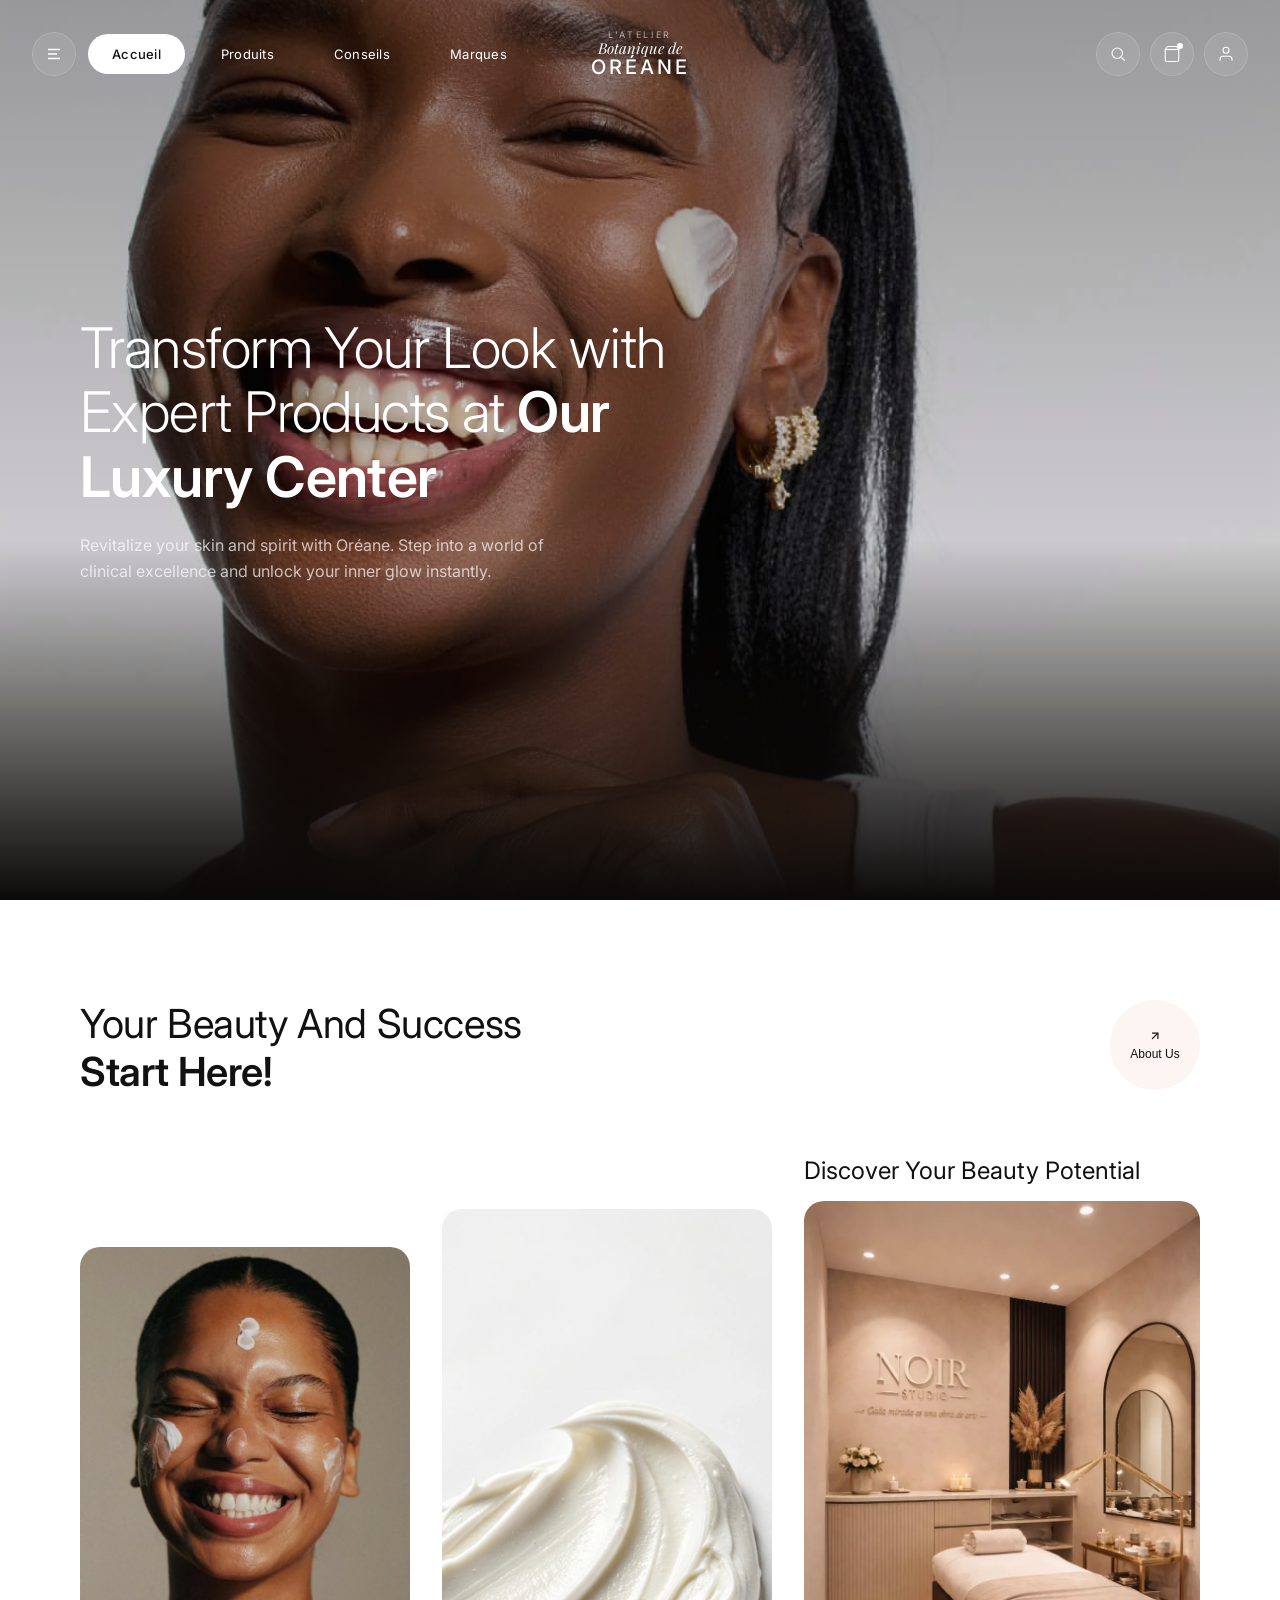
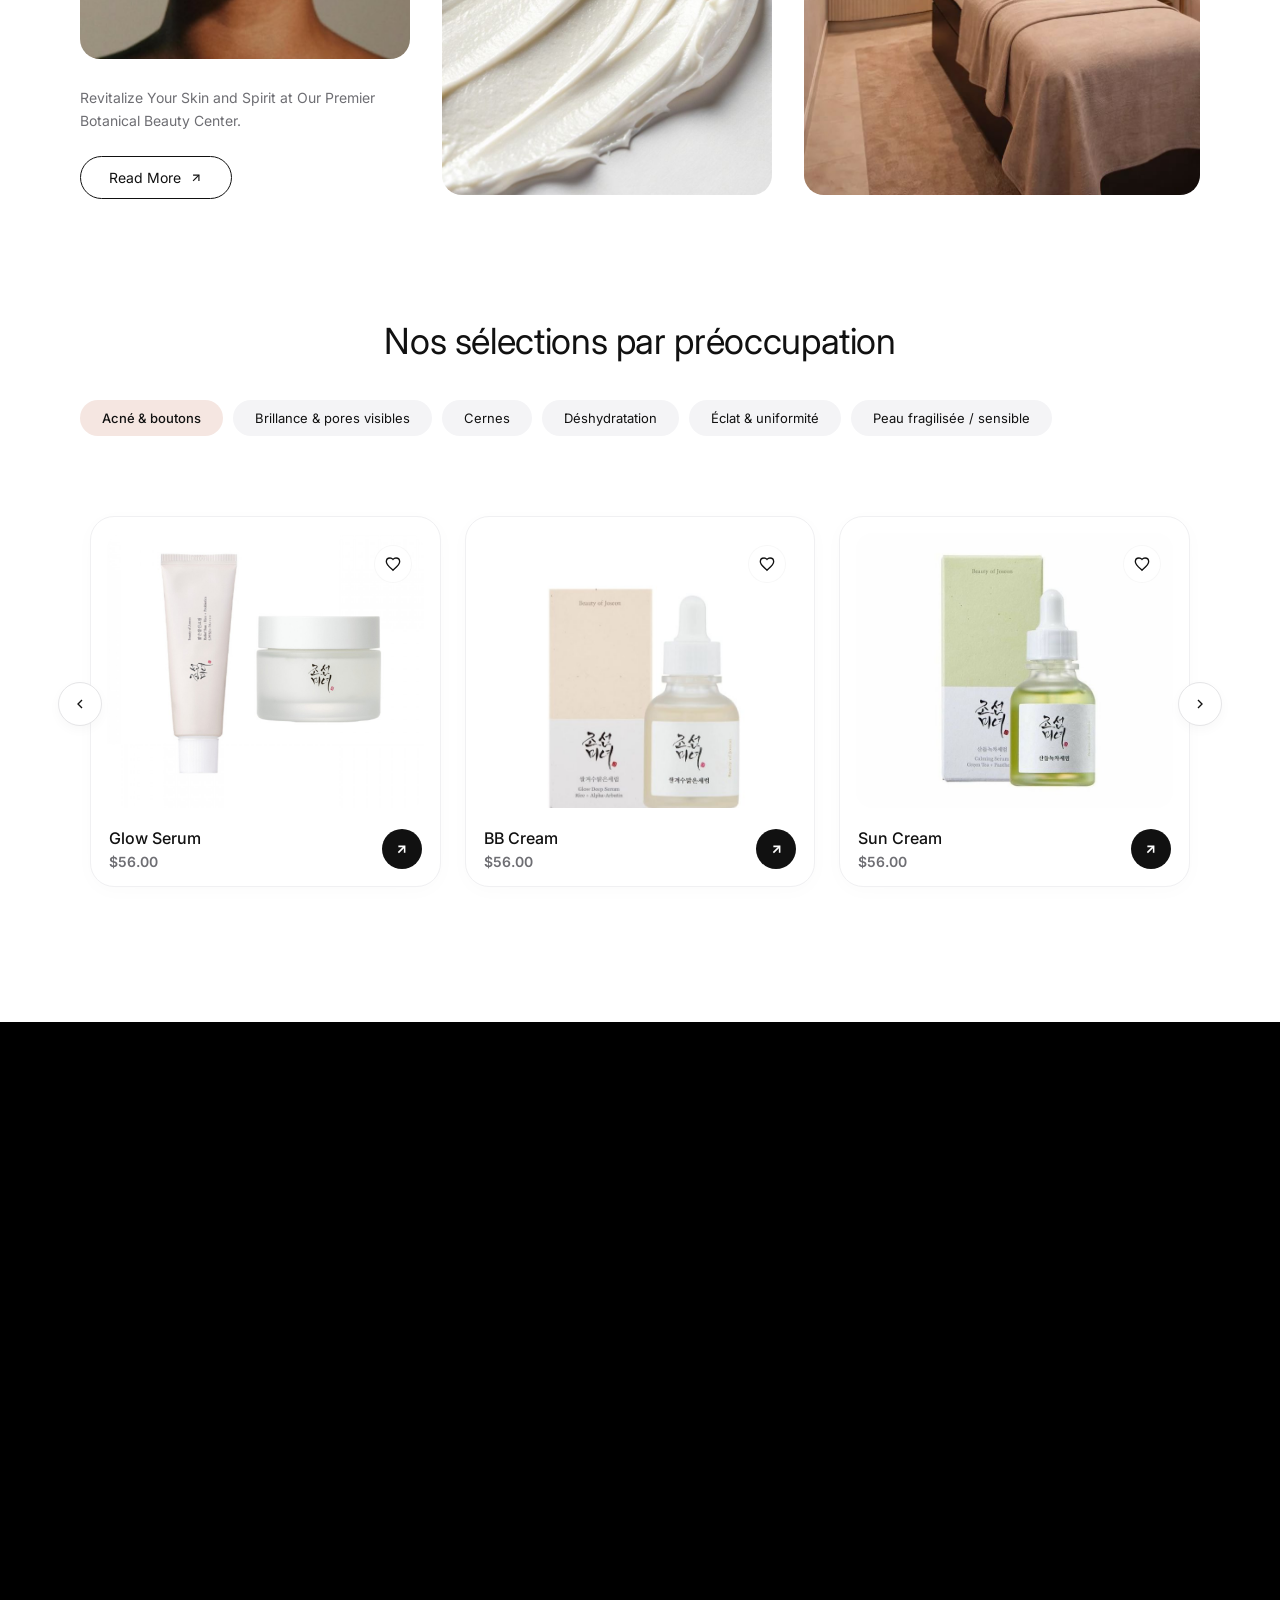
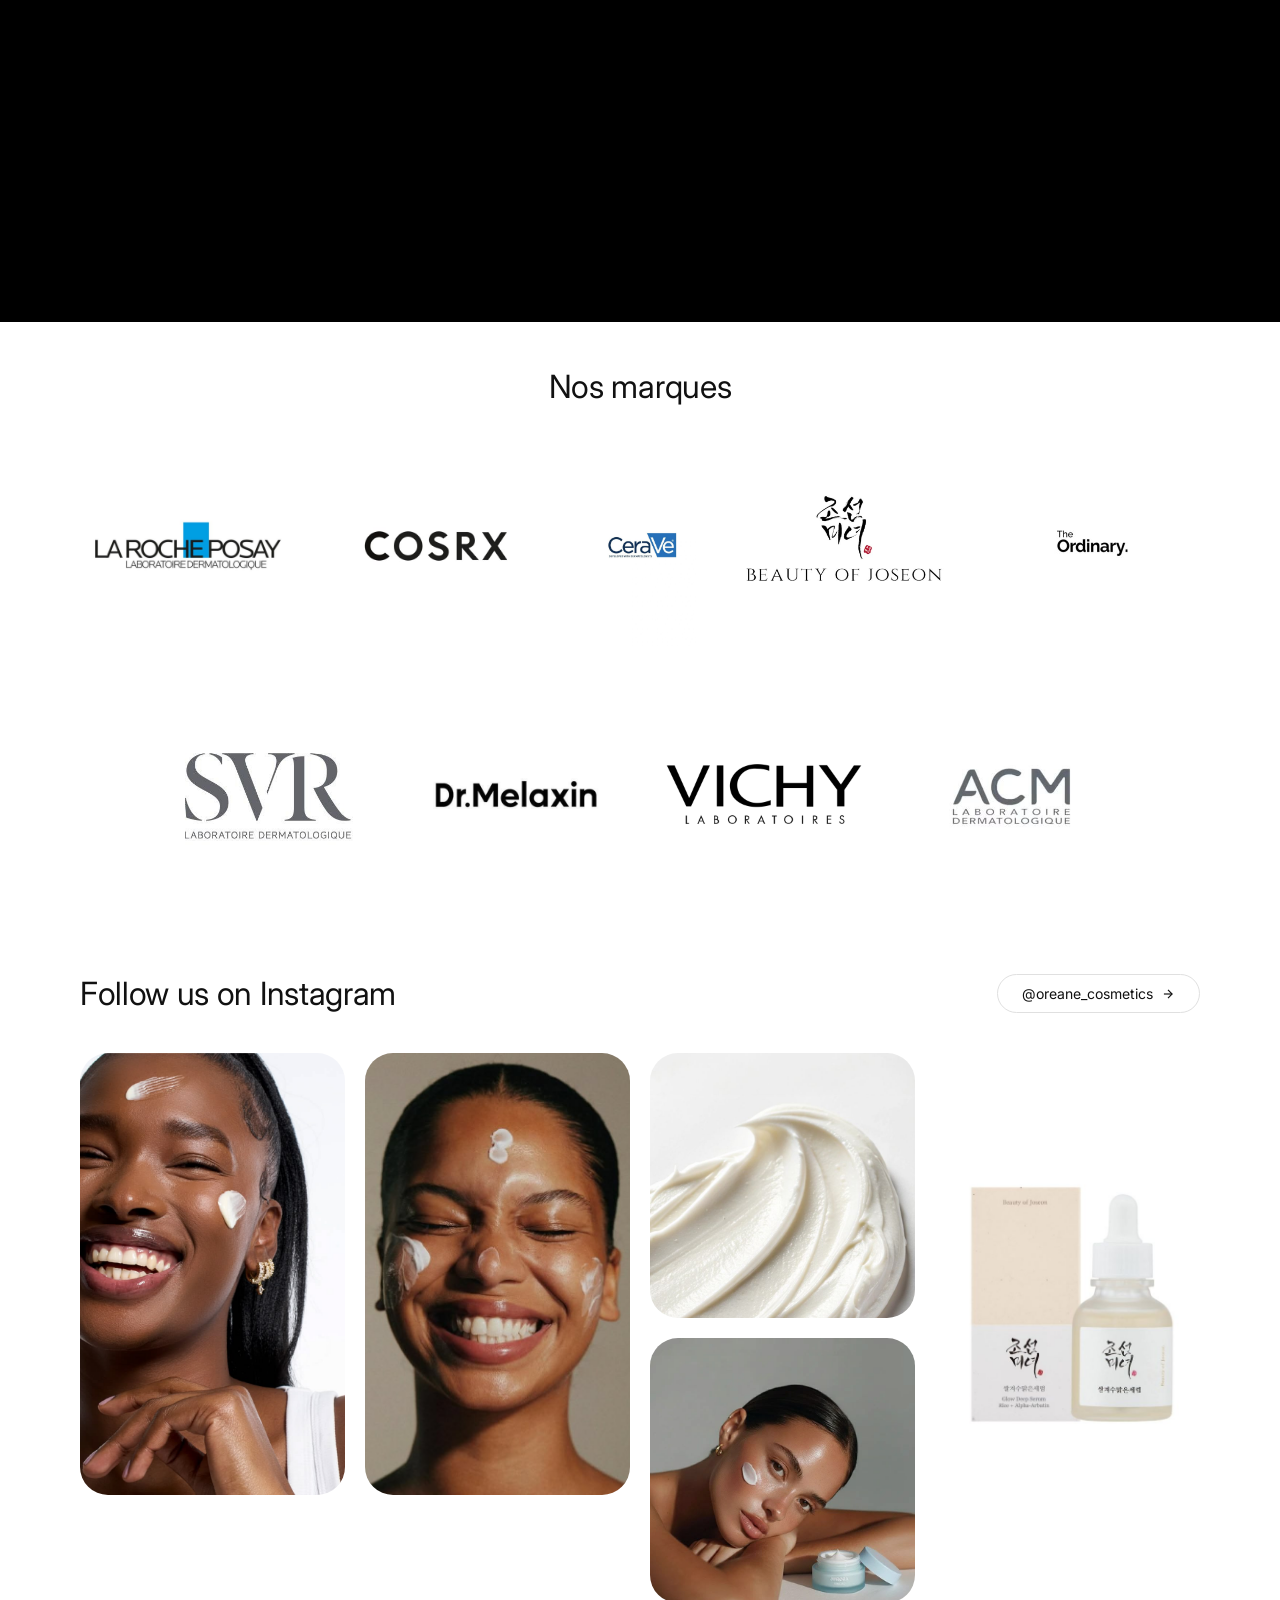
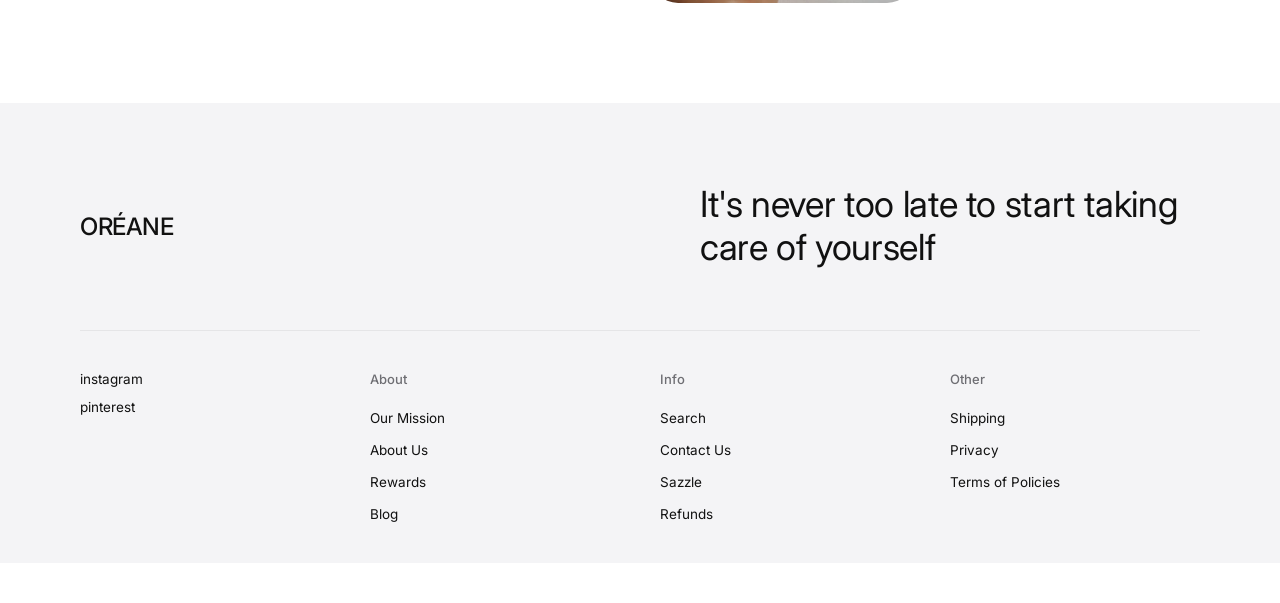
==== commit 9d803cc2: "Add files via upload" ====
--- a/index.html
+++ b/index.html
@@ -1,5 +1,5 @@
 <!DOCTYPE html>
-<html lang="en">
+<html lang="fr">
 <head>
   <meta charset="UTF-8">
   <meta name="viewport" content="width=device-width, initial-scale=1.0">
@@ -9,7 +9,6 @@
   <link rel="preconnect" href="https://fonts.gstatic.com" crossorigin>
   <link href="https://fonts.googleapis.com/css2?family=Inter:wght@300;400;500;600&family=Playfair+Display:ital,wght@1,400&display=swap" rel="stylesheet">
   <link rel="stylesheet" href="index.css">
-  
 </head>
 <body>
 
@@ -54,7 +53,7 @@
       </div>
     </nav>
     
-    <!-- TIROIR MENU MODÈLE PAGE CONSEILS (ZÉRO CONFLIT DE CLIC, SUPER FLUIDE) -->
+    <!-- TIROIR MENU MOBILE -->
     <div class="mobile-drawer" id="mobileDrawer">
       <div class="drawer-links">
         <a href="index.html" class="active">Accueil</a>
@@ -90,7 +89,13 @@
         <div class="editorial-col">
           <img src="Images/visage2.jpg" alt="Revitalize Your Skin" style="margin-bottom: 24px;">
           <p>Revitalize Your Skin and Spirit at Our Premier Botanical Beauty Center.</p>
-          <a href="#" class="pill-btn-outline">Read More ↗</a>
+          <a href="#" class="pill-btn-outline">
+            Read More 
+            <svg width="14" height="14" viewBox="0 0 24 24" fill="none" stroke="currentColor" stroke-width="2">
+              <line x1="7" y1="17" x2="17" y2="7"/>
+              <polyline points="7,7 17,7 17,17"/>
+            </svg>
+          </a>
         </div>
         <div class="editorial-col">
           <img src="Images/texture.jpg" alt="Cream Texture">
@@ -270,68 +275,9 @@
           </ul>
         </div>
       </div>
-    </footer>  </div>
+    </footer>
+  </div>
 </main>
-
-<script>
-  // ── LOGIQUE DU CARROUSEL DE PRODUITS ──
-  const container = document.getElementById('carouselContainer');
-  document.getElementById('slideRight').addEventListener('click', () => {
-    container.scrollBy({ left: 320, behavior: 'smooth' });
-  });
-  document.getElementById('slideLeft').addEventListener('click', () => {
-    container.scrollBy({ left: -320, behavior: 'smooth' });
-  });
-
-  // ── LOGIQUE D'OUVERTURE ET CLIC UNIQUE DIRECT DEPUIS CONSEILS ──
-  document.addEventListener("DOMContentLoaded", () => {
-    const menuBtn = document.getElementById('menuBtn');
-    const mobileDrawer = document.getElementById('mobileDrawer');
-    
-    if (menuBtn && mobileDrawer) {
-      menuBtn.onclick = (e) => {
-        e.stopPropagation();
-        mobileDrawer.classList.toggle('active');
-      };
-      
-      // Ferme la boîte en cliquant à côté
-      document.addEventListener('click', () => mobileDrawer.classList.remove('active'));
-    }
-  });
-
-  // ── EFFET DYNAMIQUE NAVBAR BLANCHE AU SCROLL & DISPARITION VIDÉO ──
-  const header = document.getElementById('mainHeader');
-  const videoSection = document.getElementById('videoSection');
-  const mobileDrawer = document.getElementById('mobileDrawer');
-  
-  window.addEventListener('scroll', () => {
-    if (window.scrollY > 50) {
-      header.classList.add('scrolled');
-    } else {
-      header.classList.remove('scrolled');
-    }
-  });
-
-  const observerOptions = {
-    root: null,
-    threshold: 0.35
-  };
-
-  const videoObserver = new IntersectionObserver((entries) => {
-    entries.forEach(entry => {
-      if (entry.isIntersecting) {
-        header.classList.add('hidden-nav');
-        if (mobileDrawer) mobileDrawer.classList.remove('active');
-      } else {
-        header.classList.remove('hidden-nav');
-      }
-    });
-  }, observerOptions);
-
-  if (videoSection) {
-    videoObserver.observe(videoSection);
-  }
-</script>
-
+<script src="index.js"></script>
 </body>
 </html>
--- a/index.css
+++ b/index.css
@@ -1,680 +1,722 @@
- /* ── RESET & VARIABLES BENTO/GLASS ── */
-    *, *::before, *::after { box-sizing: border-box; margin: 0; padding: 0; }
-    
-    :root {
-      --charcoal: #111111;
-      --pure-white: #ffffff;
-      --glass-bg: rgba(255, 255, 255, 0.08);
-      --glass-bg-hover: rgba(255, 255, 255, 0.18);
-      --glass-border: rgba(255, 255, 255, 0.15);
-      --glass-blur: blur(16px);
-      --font-body: 'Inter', sans-serif;
-      --font-signature: 'Playfair Display', serif;
-      --transition: all 0.4s cubic-bezier(0.16, 1, 0.3, 1);
-      
-      /* Variables blocs clairs */
-      --light-gray-bg: #f4f4f6;
-      --text-muted: #6e6e73;
-      --pill-bg: #ecebe6;
-      --pill-active-bg: #ccbe9f;
-    }
-
-    html { scroll-behavior: smooth; -webkit-font-smoothing: antialiased; }
-    body { font-family: var(--font-body); background: #0c0a09; color: var(--pure-white); overflow-x: hidden; }
-
-    /* ── HERO GLOBAL BACKGROUND ── */
-    .hero-container {
-      position: relative;
-      min-height: 100vh;
-      width: 100%;
-      background-image: url('Images/visage1.jpg');
-      background-size: cover;
-      background-position: center;
-      display: flex;
-      flex-direction: column;
-    }
-    .hero-container::before {
-      content: '';
-      position: absolute;
-      inset: 0;
-      background: linear-gradient(180deg, rgba(12,10,9,0.4) 0%, rgba(12,10,9,0.2) 60%, rgba(12,10,9,1) 100%);
-      z-index: 1;
-    }
-
-    /* ── HEADER ── */
-    header {
-      position: fixed;
-      top: 0;
-      left: 0;
-      width: 100%;
-      z-index: 1000;
-      transition: transform 0.4s cubic-bezier(0.16, 1, 0.3, 1), opacity 0.4s ease;
-    }
-
-    header.hidden-nav {
-      transform: translateY(-100%);
-      opacity: 0;
-      pointer-events: none;
-    }
-
-    nav {
-      display: grid;
-      grid-template-columns: 1fr auto 1fr;
-      align-items: center;
-      padding: 30px 32px;
-      z-index: 2;
-      transition: var(--transition);
-    }
-
-    .nav-left {
-      display: flex;
-      align-items: center;
-      gap: 12px;
-    }
-    .menu-btn {
-      width: 44px;
-      height: 44px;
-      border-radius: 50%;
-      background: var(--glass-bg);
-      border: 1px solid var(--glass-border);
-      color: var(--pure-white);
-      cursor: pointer;
-      display: flex;
-      align-items: center;
-      justify-content: center;
-      transition: var(--transition);
-    }
-    .menu-btn:hover { background: var(--glass-bg-hover); transform: scale(1.05); }
-    .menu-btn svg { width: 18px; height: 18px; stroke-width: 2; }
-
-    .nav-pill {
-      display: inline-flex;
-      align-items: center;
-      justify-content: center;
-      padding: 12px 24px;
-      border-radius: 100px;
-      color: var(--pure-white);
-      text-decoration: none;
-      font-size: 13px;
-      font-weight: 400;
-      letter-spacing: 0.02em;
-      transition: var(--transition);
-    }
-    .nav-pill:hover { background: var(--glass-bg-hover); }
-    .nav-pill.active {
-      background: var(--pure-white);
-      color: var(--charcoal);
-      font-weight: 500;
-      border-color: var(--pure-white);
-    }
-
-    .nav-center {
-      text-align: center;
-      display: flex;
-      flex-direction: column;
-      align-items: center;
-      line-height: 1.1;
-      padding: 0 40px;
-    }
-    .logo-sub {
-      font-size: 9px;
-      text-transform: uppercase;
-      letter-spacing: 0.3em;
-      font-weight: 400;
-      color: rgba(255, 255, 255, 0.6);
-      transition: var(--transition);
-    }
-    .logo-signature {
-      font-family: var(--font-signature);
-      font-style: italic;
-      font-size: 15px;
-      color: var(--pure-white);
-      font-weight: 400;
-      transition: var(--transition);
-    }
-    .logo-main {
-      font-size: 20px;
-      font-weight: 500;
-      letter-spacing: 0.15em;
-      text-transform: uppercase;
-      color: var(--pure-white);
-      text-decoration: none;
-      transition: var(--transition);
-    }
-
-    .nav-right {
-      display: flex;
-      justify-content: flex-end;
-      gap: 10px;
-    }
-    .icon-btn {
-      width: 44px;
-      height: 44px;
-      border-radius: 50%;
-      background: var(--glass-bg);
-      border: 1px solid var(--glass-border);
-      color: var(--pure-white);
-      cursor: pointer;
-      display: flex;
-      align-items: center;
-      justify-content: center;
-      position: relative;
-      transition: var(--transition);
-    }
-    .icon-btn:hover { background: var(--glass-bg-hover); transform: scale(1.05); }
-    .icon-btn svg { width: 18px; height: 18px; stroke-width: 1.5; }
-    
-    .cart-badge {
-      position: absolute;
-      top: 10px; right: 10px;
-      width: 6px; height: 6px;
-      background: var(--pure-white);
-      border-radius: 50%;
-      transition: var(--transition);
-    }
-
-    /* ── STYLES NAVBAR AU SCROLL ── */
-    header.scrolled nav {
-      background: var(--pure-white);
-      border-color: rgba(0, 0, 0, 0.06);
-      box-shadow: 0 10px 30px rgba(0, 0, 0, 0.04);
-    }
-    header.scrolled .logo-main,
-    header.scrolled .logo-signature {
-      color: var(--charcoal);
-    }
-    header.scrolled .logo-sub {
-      color: var(--text-muted);
-    }
-    header.scrolled .menu-btn,
-    header.scrolled .icon-btn,
-    header.scrolled .nav-pill {
-      color: var(--charcoal);
-    }
-    header.scrolled .icon-btn{
-        color: #111;
-    }
-    header.scrolled a{
-      color: #1A1A1A;
-    }
-    header.scrolled .menu-btn:hover,
-    header.scrolled .icon-btn:hover,
-    header.scrolled .nav-pill:hover {
-       background: #e5e5e7;
-    }
-    header.scrolled .nav-pill.active {
-      background: #F5E6E1;
-      color: #1A1A1A;
-      border-color: #FDF5F2;
-    }
-    header.scrolled .cart-badge {
-      background: var(--charcoal);
-    }
-
-    /* ── CARTE MENU INTELLIGENTE ET SIMPLIFIÉE ── */
-    .mobile-drawer {
-      position: fixed;
-      top: 95px;
-      left: 32px;
-      width: 260px;
-      background: rgba(255, 255, 255, 1);
-      border: 1px solid rgba(0, 0, 0, 0.08);
-      border-radius: 12px;
-      box-shadow: 0 20px 40px rgba(0,0,0,0.05);
-      z-index: 2000;
-      padding: 15px;
-      opacity: 0;
-      visibility: hidden;
-      transform: translateY(-10px) scale(0.95);
-      transition: all 0.4s cubic-bezier(0.16, 1, 0.3, 1);
-    }
-    /* Activation calquée sur le système fluide de ta page Conseils */
-    .mobile-drawer.active {
-      opacity: 1;
-      visibility: visible;
-      transform: translateY(0) scale(1);
-    }
-
-    .drawer-links {
-      display: flex;
-      flex-direction: column;
-      gap: 4px;
-    }
-    .drawer-links a {
-      text-decoration: none;
-      color: var(--charcoal);
-      font-weight: 500;
-      font-size: 0.9rem;
-      padding: 12px 16px;
-      border-radius: 8px;
-      display: block;
-      transition: 0.2s;
-    }
-    .drawer-links a:hover {
-      background: rgba(0,0,0,0.04);
-    }
-    .drawer-links a.active {
-      background: #F5E6E1;
-      color: #1A1A1A;
-    }
-
-    /* ── HERO TEXT CONTENT ── */
-    .hero-content-area {
-      position: relative;
-      z-index: 2;
-      flex: 1;
-      display: flex;
-      flex-direction: column;
-      justify-content: center;
-      padding: 0 80px;
-      max-width: 800px;
-    }
-    .hero-content-area h1 {
-      font-size: 56px;
-      font-weight: 300;
-      line-height: 1.15;
-      letter-spacing: -0.01em;
-      margin-bottom: 24px;
-    }
-    .hero-content-area h1 span {
-      font-weight: 600;
-    }
-    .hero-content-area p {
-      font-size: 16px;
-      color: rgba(255, 255, 255, 0.7);
-      line-height: 1.6;
-      max-width: 480px;
-    }
-
-    /* ── BLOC CONTENU BLANC PRINCIPAL ── */
-    .main-content-white {
-      background: var(--pure-white);
-      color: var(--charcoal);
-      padding: 100px 80px 40px;
-      width: 100%;
-    }
-
-    .inner-container {
-      max-width: 1300px;
-      margin: 0 auto;
-    }
-
-    /* ── SECTION : NOS MARQUES ── */
-    .brands-section {
-      text-align: center;
-      margin-bottom: 80px;
-    }
-    .brands-section h2 {
-      font-size: 32px;
-      font-weight: 400;
-      letter-spacing: -0.01em;
-      margin-bottom: 40px;
-    }
-    .brands-grid {
-      display: flex;
-      flex-wrap: wrap;
-      justify-content: center;
-      align-items: center;
-      gap: 48px;
-    }
-    .brands-grid img {
-      max-height: 200px;
-      width: auto;
-      object-fit: contain;
-      filter: grayscale(0);
-      opacity: 1;
-      transition: var(--transition);
-    }
-
-    /* ── SECTION : SELECTIONS PAR PREOCCUPATION ── */
-    .concern-section {
-      margin-bottom: 120px;
-      text-align: center;
-    }
-    .concern-section h2 {
-      font-size: 36px;
-      font-weight: 400;
-      letter-spacing: -0.01em;
-      margin-bottom: 32px;
-    }
-    
-    .concern-pills-container {
-      display: flex;
-      flex-direction: column;
-      align-items: center;
-      gap: 12px;
-      margin-bottom: 60px;
-      width: 100%;
-    }
-    .concern-row {
-      display: flex;
-      flex-wrap: nowrap;
-      justify-content: flex-start;
-      gap: 10px;
-      width: 100%;
-      overflow-x: auto;
-      scroll-behavior: smooth;
-      -webkit-overflow-scrolling: touch;
-      scrollbar-width: none;
-      padding: 5px 0;
-    }
-    .concern-row::-webkit-scrollbar {
-      display: none;
-    }
-    .concern-pill {
-      display: inline-flex;
-      align-items: center;
-      padding: 10px 22px;
-      border-radius: 100px;
-      background: var(--light-gray-bg);
-      color: var(--charcoal);
-      font-size: 13px;
-      text-decoration: none;
-      white-space: nowrap;
-      transition: var(--transition);
-      flex-shrink: 0;
-    }
-    .concern-pill:hover {
-      background: #e5e5e7;
-    }
-    .concern-pill.active {
-      background: #F5E6E1;
-      color: var(--charcoal);
-      font-weight: 500;
-    }
-
-    /* Carrousel */
-    .carousel-wrapper {
-      position: relative;
-      display: flex;
-      align-items: center;
-      width: 100%;
-    }
-    .carousel-track-container {
-      overflow-x: auto;
-      width: 100%;
-      scroll-behavior: smooth;
-      scrollbar-width: none;
-    }
-    .carousel-track-container::-webkit-scrollbar {
-      display: none;
-    }
-    .carousel-track {
-      display: flex;
-      gap: 24px;
-      padding: 15px 10px;
-    }
-
-    .concern-card {
-      flex: 0 0 calc(33.333% - 16px);
-      min-width: 290px;
-      display: flex;
-      flex-direction: column;
-      text-align: left;
-      position: relative;
-      background: var(--pure-white);
-      border-radius: 24px;
-      padding: 16px;
-      border: 1px solid #f0f0f2;
-      box-shadow: 0 4px 20px rgba(0, 0, 0, 0.02);
-      transition: var(--transition);
-    }
-    .concern-card:hover {
-      transform: translateY(-4px);
-      box-shadow: 0 12px 30px rgba(0, 0, 0, 0.06);
-      border-color: #e5e5e7;
-    }
-    .concern-img-box {
-      width: 100%;
-      aspect-ratio: 1.15/1;
-      border-radius: 18px;
-      background: var(--light-gray-bg);
-      display: flex;
-      align-items: center;
-      justify-content: center;
-      margin-bottom: 16px;
-      position: relative;
-      overflow: hidden;
-    }
-    .concern-img-box img {
-      width: 100%;
-      height: 100%;
-      object-fit: cover;
-      transition: var(--transition);
-    }
-
-    .fav-btn {
-      position: absolute;
-      top: 12px;
-      right: 12px;
-      width: 38px;
-      height: 38px;
-      border-radius: 50%;
-      background: rgba(255, 255, 255, 0.75);
-      border: 1px solid rgba(0,0,0,0.03);
-      display: flex;
-      align-items: center;
-      justify-content: center;
-      cursor: pointer;
-      transition: var(--transition);
-      color: var(--charcoal);
-      z-index: 10;
-    }
-    .fav-btn:hover { background: var(--pure-white); transform: scale(1.05); }
-    .fav-btn svg { width: 16px; height: 16px; fill: none; stroke: var(--charcoal); stroke-width: 2; }
-    .fav-btn:focus svg, .fav-btn:hover svg { fill: #e25c5c; stroke: #e25c5c; }
-
-    .concern-info-row { display: flex; justify-content: space-between; align-items: center; width: 100%; padding: 4px 2px 0; }
-    .concern-text-block { display: flex; flex-direction: column; gap: 4px; }
-    .concern-title { font-size: 16px; font-weight: 500; color: var(--charcoal); line-height: 1.3; }
-    .concern-price { font-size: 14px; font-weight: 600; color: var(--text-muted); }
-
-    .action-circle-btn { width: 40px; height: 40px; border-radius: 50%; background: var(--charcoal); border: none; display: flex; align-items: center; justify-content: center; cursor: pointer; transition: var(--transition); }
-    .action-circle-btn:hover { background: #F5E6E1; }
-    .action-circle-btn svg { width: 15px; height: 15px; color: var(--pure-white); stroke-width: 2.5; transition: var(--transition); }
-    .action-circle-btn:hover svg { color: var(--charcoal); }
-
-    .nav-arrow { position: absolute; top: 45%; width: 44px; height: 44px; border-radius: 50%; background: var(--pure-white); border: 1px solid #e5e5e7; display: flex; align-items: center; justify-content: center; cursor: pointer; z-index: 5; transition: var(--transition); box-shadow: 0 4px 12px rgba(0,0,0,0.03); }
-    .nav-arrow:hover { background: var(--light-gray-bg); border-color: var(--charcoal); }
-    .nav-arrow svg { width: 16px; height: 16px; stroke-width: 2; color: var(--charcoal); }
-    .arrow-left { left: -22px; }
-    .arrow-right { right: -22px; }
-
-    /* SECTION EDITORIALE ASYMETRIQUE */
-    .editorial-beauty-section { display: flex; flex-direction: column; gap: 60px; margin-bottom: 120px; }
-    .editorial-top-row { display: flex; justify-content: space-between; align-items: flex-start; position: relative; }
-    .editorial-title h2 { font-size: 40px; font-weight: 400; line-height: 1.2; letter-spacing: -0.01em; }
-    .editorial-title h2 span { font-weight: 600; display: block; }
-
-    .floating-about-btn { width: 90px; height: 90px; border-radius: 50%; background: #fdf5f2; border: none; display: flex; flex-direction: column; align-items: center; justify-content: center; font-size: 12px; font-weight: 500; cursor: pointer; transition: var(--transition); }
-    .floating-about-btn:hover { transform: rotate(15deg) scale(1.05); background: var(--charcoal); color: var(--pure-white); }
-    .floating-about-btn svg { width: 14px; height: 14px; margin-bottom: 4px; }
-
-    .editorial-grid { display: grid; grid-template-columns: 1fr 1fr 1.2fr; gap: 32px; align-items: end; }
-    .editorial-col img { width: 100%; object-fit: cover; border-radius: 20px; }
-    .editorial-col p { font-size: 14px; color: var(--text-muted); line-height: 1.6; margin-bottom: 24px; max-width: 90%; }
-    .pill-btn-outline { display: inline-flex; align-items: center; padding: 12px 28px; border: 1px solid var(--charcoal); border-radius: 100px; background: transparent; color: var(--charcoal); font-size: 14px; text-decoration: none; transition: var(--transition); }
-    .pill-btn-outline:hover { background: var(--charcoal); color: var(--pure-white); }
-    .editorial-col h4 { font-size: 24px; font-weight: 400; margin-bottom: 16px; }
-
-    /* SECTION VIDÉO PLEIN ÉCRAN */
-    .video-fullscreen-section { position: relative; width: 100vw; left: 50%; transform: translateX(-50%); height: 100vh; overflow: hidden; background-color: #000; }
-    .bg-video { position: absolute; top: 50%; left: 50%; width: 100%; height: 100%; object-fit: cover; transform: translate(-50%, -50%); z-index: 1; }
-    .video-fullscreen-section::before { content: ''; position: absolute; inset: 0; background: rgba(0, 0, 0, 0.3); z-index: 2; }
-
-    /* SECTION INSTAGRAM GRID */
-    .instagram-section { margin-bottom: 100px; }
-    .instagram-header { display: flex; justify-content: space-between; align-items: center; margin-bottom: 40px; }
-    .instagram-header h3 { font-size: 32px; font-weight: 400; letter-spacing: -0.01em; }
-    .insta-handle-btn { display: inline-flex; align-items: center; gap: 8px; padding: 10px 24px; border: 1px solid #e0e0e0; border-radius: 100px; font-size: 14px; color: var(--charcoal); text-decoration: none; transition: var(--transition); }
-    .insta-handle-btn:hover { border-color: var(--charcoal); background: #fafafa; }
-
-    .instagram-mosaic { display: grid; grid-template-columns: repeat(4, 1fr); gap: 20px; }
-    .mosaic-item { overflow: hidden; border-radius: 28px; }
-    .mosaic-item img { width: 100%; height: 100%; object-fit: cover; display: block; transition: var(--transition); }
-    .mosaic-item:hover img { transform: scale(1.04); }
-    .m-tall { grid-row: span 2; aspect-ratio: 3/5; }
-    .m-square { aspect-ratio: 1/1; }
-
- /* ── CAPSULE FOOTER ADAPTÉ ── */
-        .capsule-footer {
-            background: var(--light-gray-bg);
-            padding: 60px 24px 40px;
-            display: flex;
-            flex-direction: column;
-            gap: 40px;
-            width: 100vw;
-            position: relative;
-            left: 50%;
-            transform: translateX(-50%);
-        }
-
-        @media (min-width: 1024px) {
-            .capsule-footer {
-                padding: 80px 80px 40px;
-                gap: 60px;
-            }
-        }
-
-        .footer-top-block {
-            display: flex;
-            flex-direction: column;
-            gap: 20px;
-            justify-content: space-between;
-            align-items: flex-start;
-        }
-
-        @media (min-width: 768px) {
-            .footer-top-block { flex-direction: row; align-items: center; }
-        }
-
-        .footer-brand {
-            font-family: var(--font-body);
-            font-size: 24px;
-            font-weight: 500;
-            letter-spacing: -0.02em;
-            text-transform: uppercase;
-        }
-
-        .footer-statement h2 {
-            font-size: 26px;
-            font-weight: 400;
-            line-height: 1.2;
-            max-width: 500px;
-            letter-spacing: -0.01em;
-        }
-
-        @media (min-width: 768px) {
-            .footer-statement h2 { font-size: 36px; }
-        }
-
-        .footer-links-grid {
-            display: grid;
-            grid-template-columns: 1fr;
-            gap: 32px;
-            border-top: 1px solid #e5e5e7;
-            padding-top: 40px;
-        }
-
-        @media (min-width: 480px) {
-            .footer-links-grid { grid-template-columns: repeat(2, 1fr); }
-        }
-
-        @media (min-width: 1024px) {
-            .footer-links-grid { grid-template-columns: 1.5fr 1fr 1fr 1fr; gap: 40px; }
-        }
-
-        .footer-social-column {
-            display: flex;
-            gap: 16px;
-            align-items: flex-start;
-            margin-top: 10px;
-        }
-
-        @media (min-width: 1024px) {
-            .footer-social-column { align-items: flex-end; margin-top: 0; }
-        }
-
-        .footer-social-column a {
-            font-size: 13px;
-            color: var(--text-muted);
-            text-decoration: none;
-            transition: var(--transition);
-        }
-        .footer-social-column a:hover { color: var(--charcoal); }
-
-        .footer-column h5 {
-            font-size: 13px;
-            font-weight: 500;
-            color: var(--text-muted);
-            margin-bottom: 20px;
-        }
-
-        .footer-column ul {
-            list-style: none;
-            display: flex;
-            flex-direction: column;
-            gap: 12px;
-        }
-
-        .footer-column ul a {
-            font-size: 13.5px;
-            color: var(--charcoal);
-            text-decoration: none;
-            transition: var(--transition);
-        }
-        .footer-column ul a:hover {
-            color: var(--text-muted);
-        }
-    header.scrolled .icon-btn a { color: var(--charcoal) !important; }
-
-    /* ── RESPONSIVE DESIGN ── */
-    @media (max-width: 1100px) {
-      .nav-left a { display: none; }
-      nav { grid-template-columns: auto 1fr auto; }
-      .editorial-grid { grid-template-columns: 1fr 1fr; }
-      .editorial-col:last-child { grid-column: span 2; }
-    }
-
-    @media (max-width: 900px) {
-      .hero-content-area h1 { font-size: 42px; }
-      .main-content-white { padding: 80px 40px 40px; }
-      .concern-card { flex: 0 0 calc(50% - 12px); }
-      .instagram-mosaic { grid-template-columns: repeat(2, 1fr); }
-      .mobile-drawer { left: 20px; right: 20px; width: auto; top: 85px; }
-    }
-
-    @media (max-width: 768px) {
-      nav { padding: 20px 24px; }
-      .nav-center { padding: 0 12px; }
-      .logo-main { font-size: 18px; }
-      .logo-signature, .logo-sub { display: none; }
-      
-      .nav-right [aria-label="Search"],
-      .nav-right [aria-label="Cart"] {
-        display: none !important;
-      }
-      
-      .hero-content-area { padding: 0 24px; }
-      .hero-content-area h1 { font-size: 34px; }
-      
-      .main-content-white { padding: 60px 24px 40px; }
-      
-      .editorial-top-row { flex-direction: column; gap: 20px; align-items: flex-start; }
-      .editorial-title h2 { font-size: 30px; }
-      .editorial-grid { grid-template-columns: 1fr; gap: 40px; }
-      .editorial-col:last-child { grid-column: span 1; }
-      
-      .concern-section h2 { font-size: 28px; }
-      .concern-card { flex: 0 0 85%; }
-      .arrow-left { left: -10px; }
-      .arrow-right { right: -10px; }
-      
-      .instagram-header { flex-direction: column; align-items: flex-start; gap: 16px; }
-      .instagram-mosaic { grid-template-columns: 1fr; }
-      .m-tall { aspect-ratio: 1/1; grid-row: auto; }
-      
-    
-      .footer-social-column { align-items: flex-start; margin-top: 10px; }
-      .capsule-footer { padding: 60px 24px 40px; }
-    }
+/* ── RESET & VARIABLES BENTO/GLASS ── */
+*, *::before, *::after { box-sizing: border-box; margin: 0; padding: 0; }
+
+:root {
+  --charcoal: #111111;
+  --pure-white: #ffffff;
+  --glass-bg: rgba(255, 255, 255, 0.08);
+  --glass-bg-hover: rgba(255, 255, 255, 0.18);
+  --glass-border: rgba(255, 255, 255, 0.15);
+  --glass-blur: blur(16px);
+  --font-body: 'Inter', sans-serif;
+  --font-signature: 'Playfair Display', serif;
+  --transition: all 0.4s cubic-bezier(0.16, 1, 0.3, 1);
+  
+  /* Variables blocs clairs */
+  --light-gray-bg: #f4f4f6;
+  --text-muted: #6e6e73;
+  --pill-bg: #ecebe6;
+  --pill-active-bg: #ccbe9f;
+}
+
+/* ── RESET DES LIENS ET BOUTONS POUR IMPÊCHER LE BLEU SUR MOBILE (IOS) ── */
+a, 
+a:visited, 
+a:hover, 
+a:active,
+button {
+  color: inherit;
+  text-decoration: none;
+  -webkit-tap-highlight-color: transparent;
+}
+
+html { scroll-behavior: smooth; -webkit-font-smoothing: antialiased; }
+body { font-family: var(--font-body); background: #0c0a09; color: var(--pure-white); overflow-x: hidden; }
+
+/* ── HERO GLOBAL BACKGROUND ── */
+.hero-container {
+  position: relative;
+  min-height: 100vh;
+  width: 100%;
+  background-image: url('Images/visage1.jpg');
+  background-size: cover;
+  background-position: center;
+  display: flex;
+  flex-direction: column;
+}
+.hero-container::before {
+  content: '';
+  position: absolute;
+  inset: 0;
+  background: linear-gradient(180deg, rgba(12,10,9,0.4) 0%, rgba(12,10,9,0.2) 60%, rgba(12,10,9,1) 100%);
+  z-index: 1;
+}
+
+/* ── HEADER ── */
+header {
+  position: fixed;
+  top: 0;
+  left: 0;
+  width: 100%;
+  z-index: 1000;
+  transition: transform 0.4s cubic-bezier(0.16, 1, 0.3, 1), opacity 0.4s ease;
+}
+
+header.hidden-nav {
+  transform: translateY(-100%);
+  opacity: 0;
+  pointer-events: none;
+}
+
+nav {
+  display: grid;
+  grid-template-columns: 1fr auto 1fr;
+  align-items: center;
+  padding: 30px 32px;
+  z-index: 2;
+  transition: var(--transition);
+}
+
+.nav-left {
+  display: flex;
+  align-items: center;
+  gap: 12px;
+}
+.menu-btn {
+  width: 44px;
+  height: 44px;
+  border-radius: 50%;
+  background: var(--glass-bg);
+  border: 1px solid var(--glass-border);
+  color: var(--pure-white);
+  cursor: pointer;
+  display: flex;
+  align-items: center;
+  justify-content: center;
+  transition: var(--transition);
+}
+.menu-btn:hover { background: var(--glass-bg-hover); transform: scale(1.05); }
+.menu-btn svg { width: 18px; height: 18px; stroke-width: 2; }
+
+.nav-pill {
+  display: inline-flex;
+  align-items: center;
+  justify-content: center;
+  padding: 12px 24px;
+  border-radius: 100px;
+  color: var(--pure-white);
+  font-size: 13px;
+  font-weight: 400;
+  letter-spacing: 0.02em;
+  transition: var(--transition);
+}
+.nav-pill:hover { background: var(--glass-bg-hover); }
+.nav-pill.active {
+  background: var(--pure-white);
+  color: var(--charcoal);
+  font-weight: 500;
+  border-color: var(--pure-white);
+}
+
+.nav-center {
+  text-align: center;
+  display: flex;
+  flex-direction: column;
+  align-items: center;
+  line-height: 1.1;
+  padding: 0 40px;
+}
+.logo-sub {
+  font-size: 9px;
+  text-transform: uppercase;
+  letter-spacing: 0.3em;
+  font-weight: 400;
+  color: rgba(255, 255, 255, 0.6);
+  transition: var(--transition);
+}
+.logo-signature {
+  font-family: var(--font-signature);
+  font-style: italic;
+  font-size: 15px;
+  color: var(--pure-white);
+  font-weight: 400;
+  transition: var(--transition);
+}
+.logo-main {
+  font-size: 20px;
+  font-weight: 500;
+  letter-spacing: 0.15em;
+  text-transform: uppercase;
+  color: var(--pure-white);
+  transition: var(--transition);
+}
+
+.nav-right {
+  display: flex;
+  justify-content: flex-end;
+  gap: 10px;
+}
+.icon-btn {
+  width: 44px;
+  height: 44px;
+  border-radius: 50%;
+  background: var(--glass-bg);
+  border: 1px solid var(--glass-border);
+  color: var(--pure-white);
+  cursor: pointer;
+  display: flex;
+  align-items: center;
+  justify-content: center;
+  position: relative;
+  transition: var(--transition);
+}
+.icon-btn:hover { background: var(--glass-bg-hover); transform: scale(1.05); }
+.icon-btn svg { width: 18px; height: 18px; stroke-width: 1.5; }
+
+.cart-badge {
+  position: absolute;
+  top: 10px; right: 10px;
+  width: 6px; height: 6px;
+  background: var(--pure-white);
+  border-radius: 50%;
+  transition: var(--transition);
+}
+
+/* ── STYLES NAVBAR AU SCROLL ── */
+header.scrolled nav {
+  background: var(--pure-white);
+  border-color: rgba(0, 0, 0, 0.06);
+  box-shadow: 0 10px 30px rgba(0, 0, 0, 0.04);
+}
+header.scrolled .logo-main,
+header.scrolled .logo-signature {
+  color: var(--charcoal);
+}
+header.scrolled .logo-sub {
+  color: var(--text-muted);
+}
+header.scrolled .menu-btn,
+header.scrolled .icon-btn,
+header.scrolled .nav-pill {
+  color: var(--charcoal);
+}
+header.scrolled .icon-btn{
+  color: #111;
+}
+header.scrolled a{
+  color: #1A1A1A;
+}
+header.scrolled .menu-btn:hover,
+header.scrolled .icon-btn:hover,
+header.scrolled .nav-pill:hover {
+  background: #e5e5e7;
+}
+header.scrolled .nav-pill.active {
+  background: #F5E6E1;
+  color: #1A1A1A;
+  border-color: #FDF5F2;
+}
+header.scrolled .cart-badge {
+  background: var(--charcoal);
+}
+
+/* ── CARTE MENU MOBILE ── */
+.mobile-drawer {
+  position: fixed;
+  top: 95px;
+  left: 32px;
+  width: 260px;
+  background: rgba(255, 255, 255, 1);
+  border: 1px solid rgba(0, 0, 0, 0.08);
+  border-radius: 12px;
+  box-shadow: 0 20px 40px rgba(0,0,0,0.05);
+  z-index: 2000;
+  padding: 15px;
+  opacity: 0;
+  visibility: hidden;
+  transform: translateY(-10px) scale(0.95);
+  transition: all 0.4s cubic-bezier(0.16, 1, 0.3, 1);
+}
+.mobile-drawer.active {
+  opacity: 1;
+  visibility: visible;
+  transform: translateY(0) scale(1);
+}
+
+.drawer-links {
+  display: flex;
+  flex-direction: column;
+  gap: 4px;
+}
+.drawer-links a {
+  color: var(--charcoal);
+  font-weight: 500;
+  font-size: 0.9rem;
+  padding: 12px 16px;
+  border-radius: 8px;
+  display: block;
+  transition: 0.2s;
+}
+.drawer-links a:hover {
+  background: rgba(0,0,0,0.04);
+}
+.drawer-links a.active {
+  background: #F5E6E1;
+  color: #1A1A1A;
+}
+
+/* ── HERO TEXT CONTENT ── */
+.hero-content-area {
+  position: relative;
+  z-index: 2;
+  flex: 1;
+  display: flex;
+  flex-direction: column;
+  justify-content: center;
+  padding: 0 80px;
+  max-width: 800px;
+}
+.hero-content-area h1 {
+  font-size: 56px;
+  font-weight: 300;
+  line-height: 1.15;
+  letter-spacing: -0.01em;
+  margin-bottom: 24px;
+}
+.hero-content-area h1 span {
+  font-weight: 600;
+}
+.hero-content-area p {
+  font-size: 16px;
+  color: rgba(255, 255, 255, 0.7);
+  line-height: 1.6;
+  max-width: 480px;
+}
+
+/* ── BLOC CONTENU BLANC PRINCIPAL ── */
+.main-content-white {
+  background: var(--pure-white);
+  color: var(--charcoal);
+  padding: 100px 80px 40px;
+  width: 100%;
+}
+
+.inner-container {
+  max-width: 1300px;
+  margin: 0 auto;
+}
+
+/* ── SECTION EDITORIALE ASYMETRIQUE ── */
+.editorial-beauty-section { display: flex; flex-direction: column; gap: 60px; margin-bottom: 120px; }
+.editorial-top-row { display: flex; justify-content: space-between; align-items: flex-start; position: relative; }
+.editorial-title h2 { font-size: 40px; font-weight: 400; line-height: 1.2; letter-spacing: -0.01em; }
+.editorial-title h2 span { font-weight: 600; display: block; }
+
+/* Bouton About Us corrigé pour mobile */
+.floating-about-btn { 
+  width: 90px; 
+  height: 90px; 
+  border-radius: 50%; 
+  background: #fdf5f2; 
+  border: none; 
+  display: flex; 
+  flex-direction: column; 
+  align-items: center; 
+  justify-content: center; 
+  font-size: 12px; 
+  font-weight: 500; 
+  cursor: pointer; 
+  transition: var(--transition); 
+  color: var(--charcoal) !important;
+}
+.floating-about-btn:hover { transform: rotate(15deg) scale(1.05); background: var(--charcoal); color: var(--pure-white) !important; }
+.floating-about-btn svg { width: 14px; height: 14px; margin-bottom: 4px; stroke: var(--charcoal); }
+.floating-about-btn:hover svg { stroke: var(--pure-white); }
+
+.editorial-grid { display: grid; grid-template-columns: 1fr 1fr 1.2fr; gap: 32px; align-items: end; }
+.editorial-col img { width: 100%; object-fit: cover; border-radius: 20px; }
+.editorial-col p { font-size: 14px; color: var(--text-muted); line-height: 1.6; margin-bottom: 24px; max-width: 90%; }
+
+/* Bouton Read More avec icône SVG au lieu d'émoji */
+.pill-btn-outline { 
+  display: inline-flex; 
+  align-items: center; 
+  gap: 8px;
+  padding: 12px 28px; 
+  border: 1px solid var(--charcoal); 
+  border-radius: 100px; 
+  background: transparent; 
+  color: var(--charcoal) !important; 
+  font-size: 14px; 
+  transition: var(--transition); 
+}
+.pill-btn-outline svg { stroke: var(--charcoal); transition: var(--transition); }
+.pill-btn-outline:hover { background: var(--charcoal); color: var(--pure-white) !important; }
+.pill-btn-outline:hover svg { stroke: var(--pure-white); transform: translate(2px, -2px); }
+
+.editorial-col h4 { font-size: 24px; font-weight: 400; margin-bottom: 16px; }
+
+/* ── SECTION : SELECTIONS PAR PREOCCUPATION ── */
+.concern-section {
+  margin-bottom: 120px;
+  text-align: center;
+}
+.concern-section h2 {
+  font-size: 36px;
+  font-weight: 400;
+  letter-spacing: -0.01em;
+  margin-bottom: 32px;
+}
+
+.concern-pills-container {
+  display: flex;
+  flex-direction: column;
+  align-items: center;
+  gap: 12px;
+  margin-bottom: 60px;
+  width: 100%;
+}
+.concern-row {
+  display: flex;
+  flex-wrap: nowrap;
+  justify-content: flex-start;
+  gap: 10px;
+  width: 100%;
+  overflow-x: auto;
+  scroll-behavior: smooth;
+  -webkit-overflow-scrolling: touch;
+  scrollbar-width: none;
+  padding: 5px 0;
+}
+.concern-row::-webkit-scrollbar { display: none; }
+
+.concern-pill {
+  display: inline-flex;
+  align-items: center;
+  padding: 10px 22px;
+  border-radius: 100px;
+  background: var(--light-gray-bg);
+  color: var(--charcoal);
+  font-size: 13px;
+  white-space: nowrap;
+  transition: var(--transition);
+  flex-shrink: 0;
+}
+.concern-pill:hover { background: #e5e5e7; }
+.concern-pill.active {
+  background: #F5E6E1;
+  color: var(--charcoal);
+  font-weight: 500;
+}
+
+/* Carrousel */
+.carousel-wrapper {
+  position: relative;
+  display: flex;
+  align-items: center;
+  width: 100%;
+}
+.carousel-track-container {
+  overflow-x: auto;
+  width: 100%;
+  scroll-behavior: smooth;
+  scrollbar-width: none;
+}
+.carousel-track-container::-webkit-scrollbar { display: none; }
+.carousel-track {
+  display: flex;
+  gap: 24px;
+  padding: 15px 10px;
+}
+
+.concern-card {
+  flex: 0 0 calc(33.333% - 16px);
+  min-width: 290px;
+  display: flex;
+  flex-direction: column;
+  text-align: left;
+  position: relative;
+  background: var(--pure-white);
+  border-radius: 24px;
+  padding: 16px;
+  border: 1px solid #f0f0f2;
+  box-shadow: 0 4px 20px rgba(0, 0, 0, 0.02);
+  transition: var(--transition);
+}
+.concern-card:hover {
+  transform: translateY(-4px);
+  box-shadow: 0 12px 30px rgba(0, 0, 0, 0.06);
+  border-color: #e5e5e7;
+}
+.concern-img-box {
+  width: 100%;
+  aspect-ratio: 1.15/1;
+  border-radius: 18px;
+  background: var(--light-gray-bg);
+  display: flex;
+  align-items: center;
+  justify-content: center;
+  margin-bottom: 16px;
+  position: relative;
+  overflow: hidden;
+}
+.concern-img-box img {
+  width: 100%;
+  height: 100%;
+  object-fit: cover;
+  transition: var(--transition);
+}
+
+.fav-btn {
+  position: absolute;
+  top: 12px;
+  right: 12px;
+  width: 38px;
+  height: 38px;
+  border-radius: 50%;
+  background: rgba(255, 255, 255, 0.75);
+  border: 1px solid rgba(0,0,0,0.03);
+  display: flex;
+  align-items: center;
+  justify-content: center;
+  cursor: pointer;
+  transition: var(--transition);
+  color: var(--charcoal);
+  z-index: 10;
+}
+.fav-btn:hover { background: var(--pure-white); transform: scale(1.05); }
+.fav-btn svg { width: 16px; height: 16px; fill: none; stroke: var(--charcoal); stroke-width: 2; }
+.fav-btn:focus svg, .fav-btn:hover svg { fill: #e25c5c; stroke: #e25c5c; }
+
+.concern-info-row { display: flex; justify-content: space-between; align-items: center; width: 100%; padding: 4px 2px 0; }
+.concern-text-block { display: flex; flex-direction: column; gap: 4px; }
+.concern-title { font-size: 16px; font-weight: 500; color: var(--charcoal); line-height: 1.3; }
+.concern-price { font-size: 14px; font-weight: 600; color: var(--text-muted); }
+
+.action-circle-btn { width: 40px; height: 40px; border-radius: 50%; background: var(--charcoal); border: none; display: flex; align-items: center; justify-content: center; cursor: pointer; transition: var(--transition); }
+.action-circle-btn:hover { background: #F5E6E1; }
+.action-circle-btn svg { width: 15px; height: 15px; color: var(--pure-white); stroke-width: 2.5; transition: var(--transition); }
+.action-circle-btn:hover svg { color: var(--charcoal); }
+
+.nav-arrow { position: absolute; top: 45%; width: 44px; height: 44px; border-radius: 50%; background: var(--pure-white); border: 1px solid #e5e5e7; display: flex; align-items: center; justify-content: center; cursor: pointer; z-index: 5; transition: var(--transition); box-shadow: 0 4px 12px rgba(0,0,0,0.03); }
+.nav-arrow:hover { background: var(--light-gray-bg); border-color: var(--charcoal); }
+.nav-arrow svg { width: 16px; height: 16px; stroke-width: 2; color: var(--charcoal); }
+.arrow-left { left: -22px; }
+.arrow-right { right: -22px; }
+
+/* SECTION VIDÉO PLEIN ÉCRAN */
+.video-fullscreen-section { position: relative; width: 100vw; left: 50%; transform: translateX(-50%); height: 100vh; overflow: hidden; background-color: #000; }
+.bg-video { position: absolute; top: 50%; left: 50%; width: 100%; height: 100%; object-fit: cover; transform: translate(-50%, -50%); z-index: 1; }
+.video-fullscreen-section::before { content: ''; position: absolute; inset: 0; background: rgba(0, 0, 0, 0.3); z-index: 2; }
+
+/* ── SECTION : NOS MARQUES ── */
+.brands-section {
+  text-align: center;
+  margin-bottom: 80px;
+}
+.brands-section h2 {
+  font-size: 32px;
+  font-weight: 400;
+  letter-spacing: -0.01em;
+  margin-bottom: 40px;
+}
+.brands-grid {
+  display: flex;
+  flex-wrap: wrap;
+  justify-content: center;
+  align-items: center;
+  gap: 48px;
+}
+.brands-grid img {
+  max-height: 200px;
+  width: auto;
+  object-fit: contain;
+  filter: grayscale(0);
+  opacity: 1;
+  transition: var(--transition);
+}
+
+/* SECTION INSTAGRAM GRID */
+.instagram-section { margin-bottom: 100px; }
+.instagram-header { display: flex; justify-content: space-between; align-items: center; margin-bottom: 40px; }
+.instagram-header h3 { font-size: 32px; font-weight: 400; letter-spacing: -0.01em; }
+.insta-handle-btn { display: inline-flex; align-items: center; gap: 8px; padding: 10px 24px; border: 1px solid #e0e0e0; border-radius: 100px; font-size: 14px; color: var(--charcoal); transition: var(--transition); }
+.insta-handle-btn:hover { border-color: var(--charcoal); background: #fafafa; }
+
+.instagram-mosaic { display: grid; grid-template-columns: repeat(4, 1fr); gap: 20px; }
+.mosaic-item { overflow: hidden; border-radius: 28px; }
+.mosaic-item img { width: 100%; height: 100%; object-fit: cover; display: block; transition: var(--transition); }
+.mosaic-item:hover img { transform: scale(1.04); }
+.m-tall { grid-row: span 2; aspect-ratio: 3/5; }
+.m-square { aspect-ratio: 1/1; }
+
+/* ── CAPSULE FOOTER CORRIGÉ ── */
+.capsule-footer {
+  background: var(--light-gray-bg);
+  padding: 60px 24px 40px;
+  display: flex;
+  flex-direction: column;
+  gap: 40px;
+  width: 100vw;
+  position: relative;
+  left: 50%;
+  transform: translateX(-50%);
+}
+
+@media (min-width: 1024px) {
+  .capsule-footer {
+    padding: 80px 80px 40px;
+    gap: 60px;
+  }
+}
+
+.footer-top-block {
+  display: flex;
+  flex-direction: column;
+  gap: 20px;
+  justify-content: space-between;
+  align-items: flex-start;
+}
+
+@media (min-width: 768px) {
+  .footer-top-block { 
+    flex-direction: row; 
+    align-items: center; 
+  }
+}
+
+.footer-brand {
+  font-family: var(--font-body);
+  font-size: 24px;
+  font-weight: 500;
+  letter-spacing: -0.02em;
+  text-transform: uppercase;
+}
+
+.footer-statement h2 {
+  font-size: 26px;
+  font-weight: 400;
+  line-height: 1.2;
+  max-width: 500px;
+  letter-spacing: -0.01em;
+}
+
+@media (min-width: 768px) {
+  .footer-statement h2 { font-size: 36px; }
+}
+
+/* Grille rééquilibrée : 4 colonnes égales */
+.footer-links-grid {
+  display: grid;
+  grid-template-columns: 1fr;
+  gap: 32px;
+  border-top: 1px solid #e5e5e7;
+  padding-top: 40px;
+}
+
+@media (min-width: 480px) {
+  .footer-links-grid { grid-template-columns: repeat(2, 1fr); }
+}
+
+@media (min-width: 1024px) {
+  .footer-links-grid { 
+    grid-template-columns: repeat(4, 1fr); /* 4 colonnes réparties équitablement */
+    gap: 40px; 
+  }
+}
+
+/* Repositionnement de la colonne réseaux sociaux en haut à gauche */
+.footer-social-column {
+  display: flex;
+  flex-direction: column; /* Alignés verticalement sous un titre ou côte à côte */
+  gap: 12px;
+  align-items: flex-start;
+}
+
+@media (min-width: 1024px) {
+  .footer-social-column { 
+    align-items: flex-start; /* Plus d'alignement forcé en bas ! */
+  }
+}
+
+.footer-social-column a {
+  font-size: 13.5px;
+  color: var(--charcoal);
+  transition: var(--transition);
+}
+.footer-social-column a:hover { color: var(--text-muted); }
+
+.footer-column h5 {
+  font-size: 13px;
+  font-weight: 500;
+  color: var(--text-muted);
+  margin-bottom: 20px;
+}
+
+.footer-column ul {
+  list-style: none;
+  display: flex;
+  flex-direction: column;
+  gap: 12px;
+}
+
+.footer-column ul a {
+  font-size: 13.5px;
+  color: var(--charcoal);
+  transition: var(--transition);
+}
+.footer-column ul a:hover {
+  color: var(--text-muted);
+}
+
+header.scrolled .icon-btn a { color: var(--charcoal) !important; }
+
+/* ── RESPONSIVE DESIGN ── */
+@media (max-width: 1100px) {
+  .nav-left a { display: none; }
+  nav { grid-template-columns: auto 1fr auto; }
+  .editorial-grid { grid-template-columns: 1fr 1fr; }
+  .editorial-col:last-child { grid-column: span 2; }
+}
+
+@media (max-width: 900px) {
+  .hero-content-area h1 { font-size: 42px; }
+  .main-content-white { padding: 80px 40px 40px; }
+  .concern-card { flex: 0 0 calc(50% - 12px); }
+  .instagram-mosaic { grid-template-columns: repeat(2, 1fr); }
+  .mobile-drawer { left: 20px; right: 20px; width: auto; top: 85px; }
+}
+
+@media (max-width: 768px) {
+  nav { padding: 20px 24px; }
+  .nav-center { padding: 0 12px; }
+  .logo-main { font-size: 18px; }
+  .logo-signature, .logo-sub { display: none; }
+  
+  .nav-right [aria-label="Search"],
+  .nav-right [aria-label="Cart"] {
+    display: none !important;
+  }
+  
+  .hero-content-area { padding: 0 24px; }
+  .hero-content-area h1 { font-size: 34px; }
+  
+  .main-content-white { padding: 60px 24px 40px; }
+  
+  .editorial-top-row { flex-direction: column; gap: 20px; align-items: flex-start; }
+  .editorial-title h2 { font-size: 30px; }
+  .editorial-grid { grid-template-columns: 1fr; gap: 40px; }
+  .editorial-col:last-child { grid-column: span 1; }
+  
+  .concern-section h2 { font-size: 28px; }
+  .concern-card { flex: 0 0 85%; }
+  .arrow-left { left: -10px; }
+  .arrow-right { right: -10px; }
+  
+  .instagram-header { flex-direction: column; align-items: flex-start; gap: 16px; }
+  .instagram-mosaic { grid-template-columns: 1fr; }
+  .m-tall { aspect-ratio: 1/1; grid-row: auto; }
+  
+  .footer-social-column { align-items: flex-start; margin-top: 10px; }
+  .capsule-footer { padding: 60px 24px 40px; }
+}
